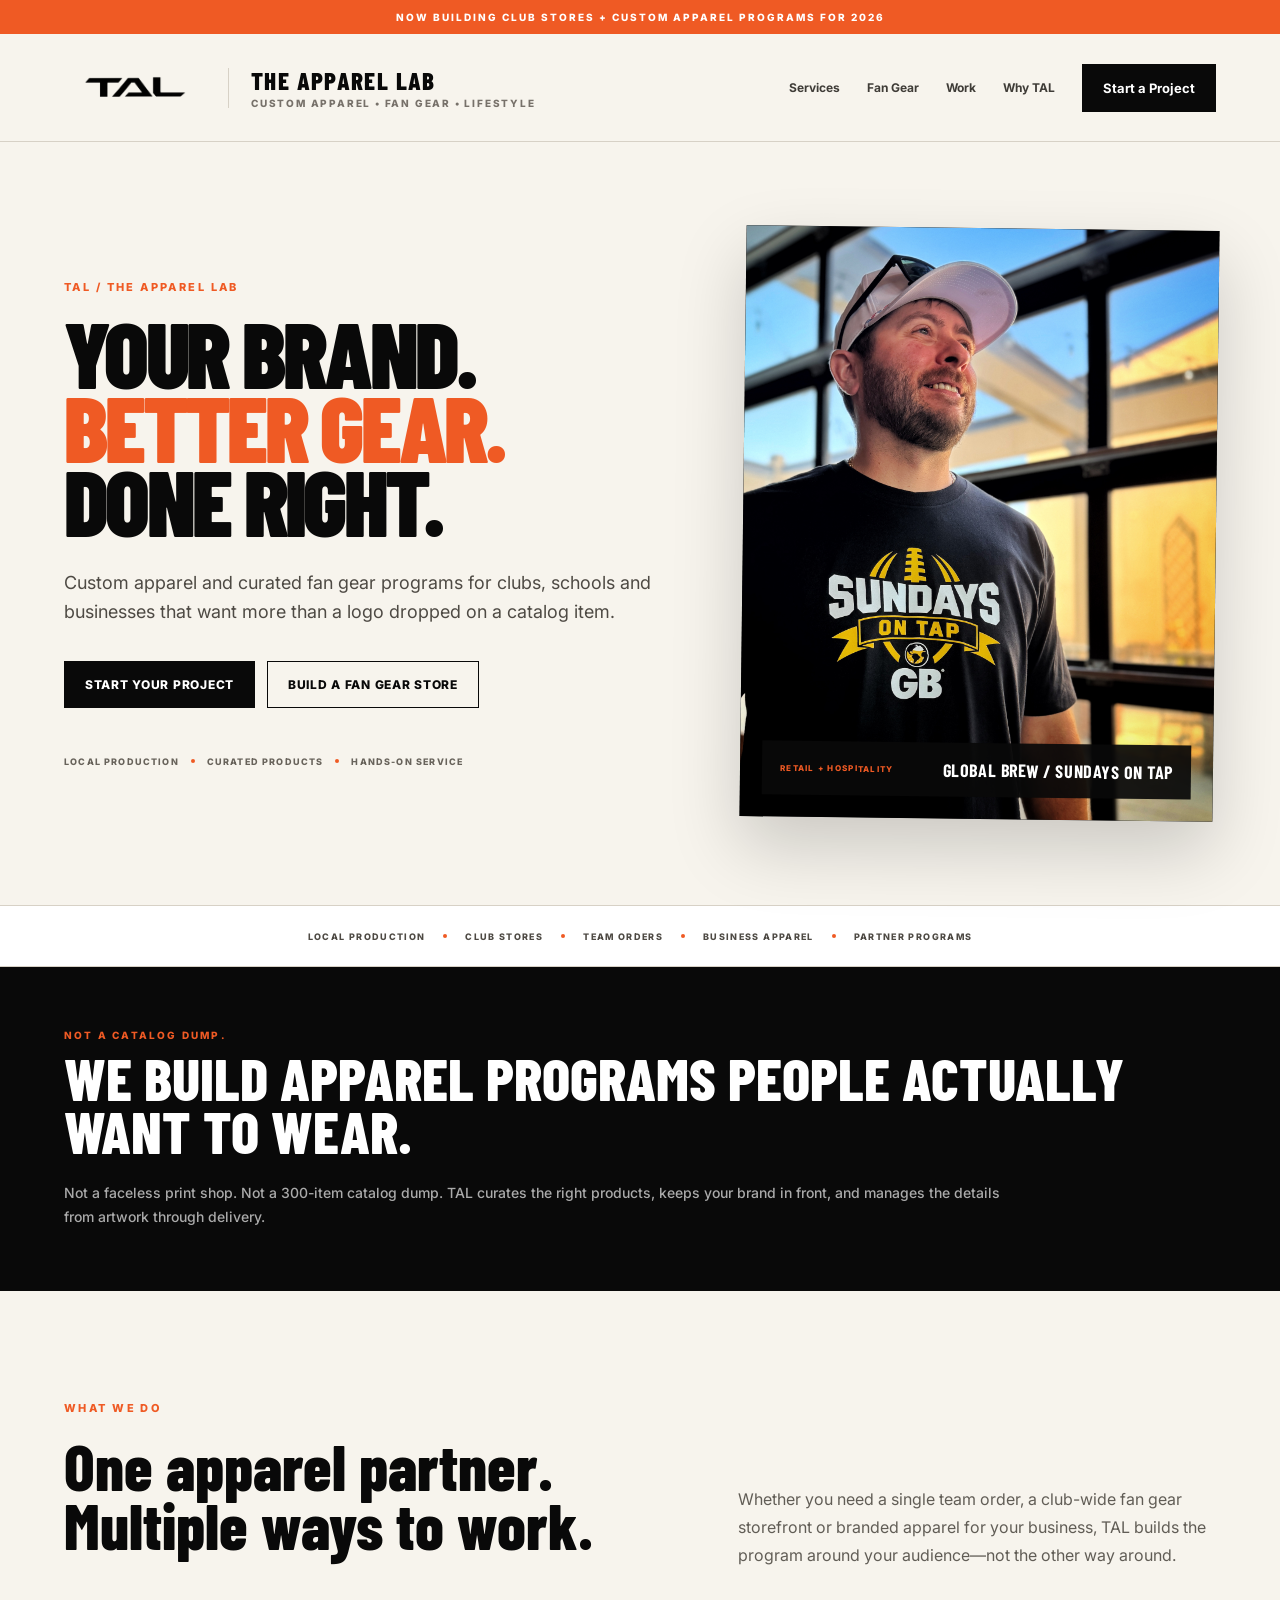
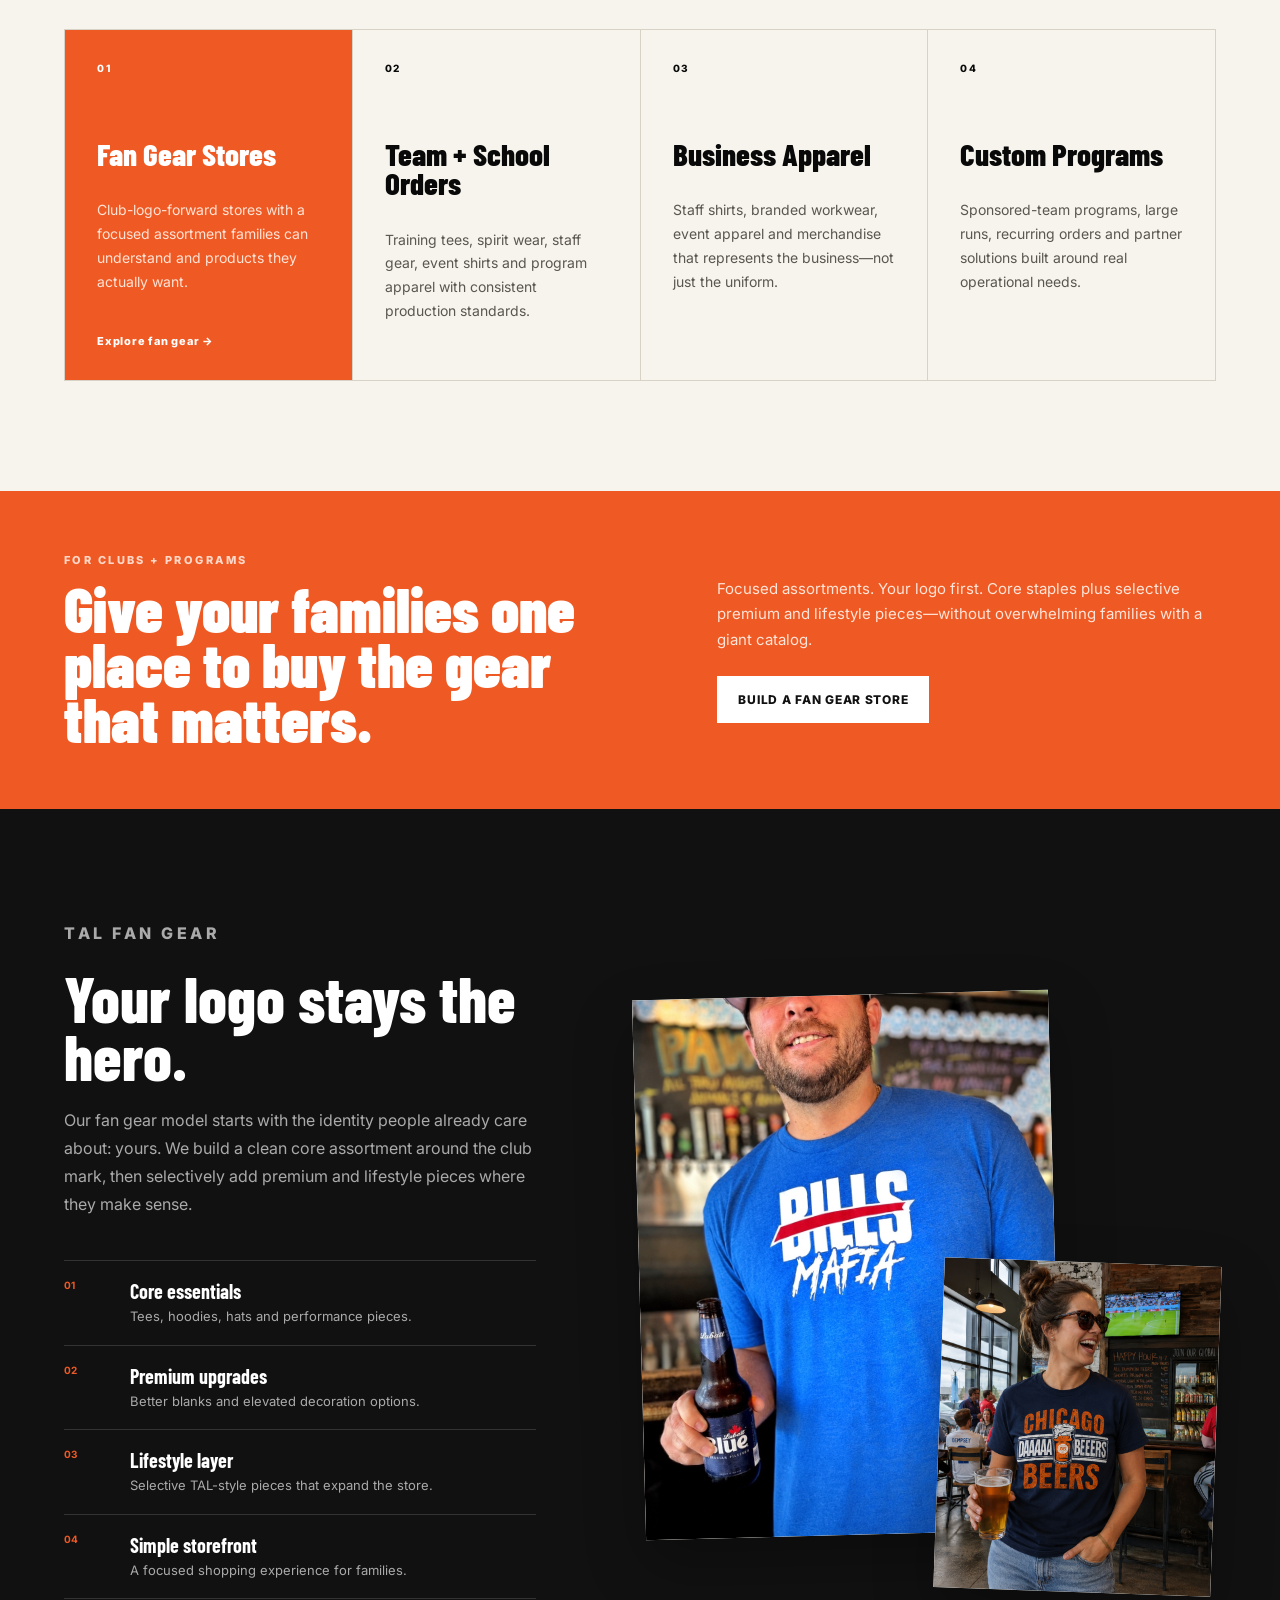
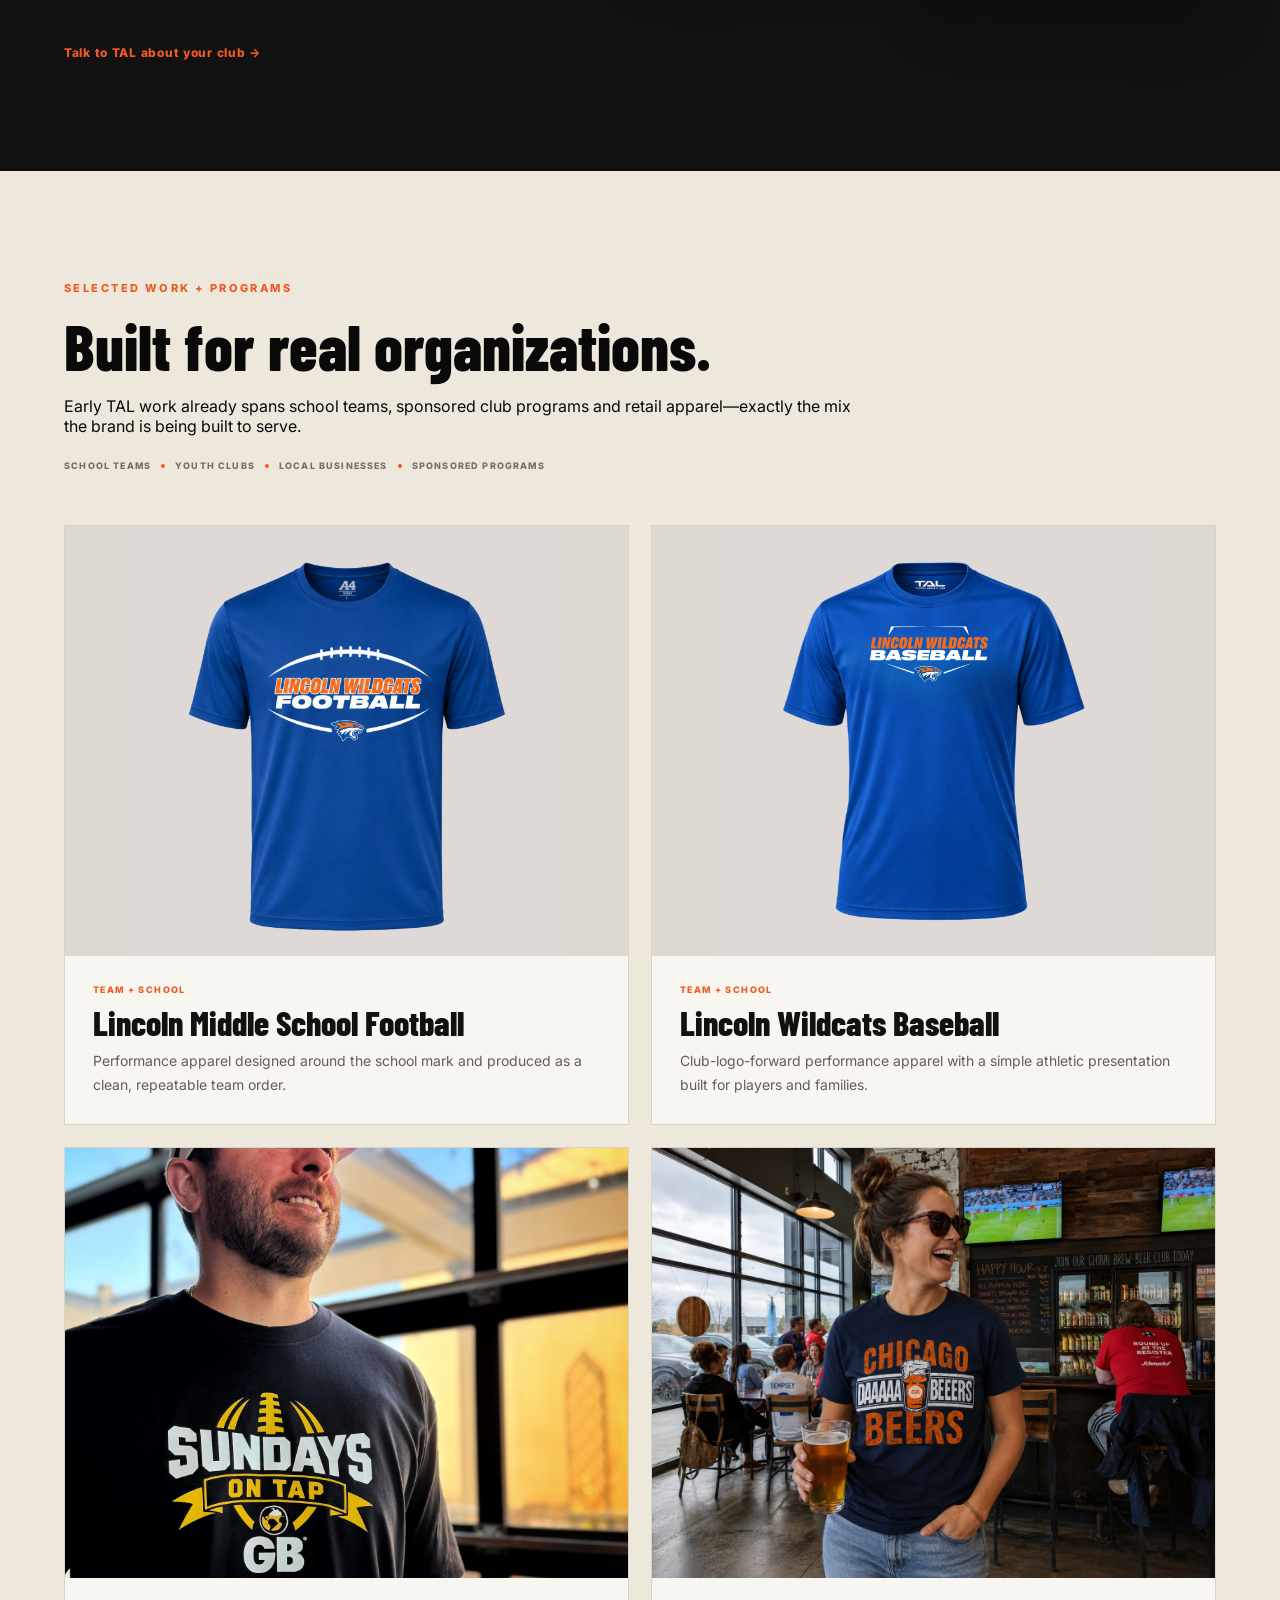
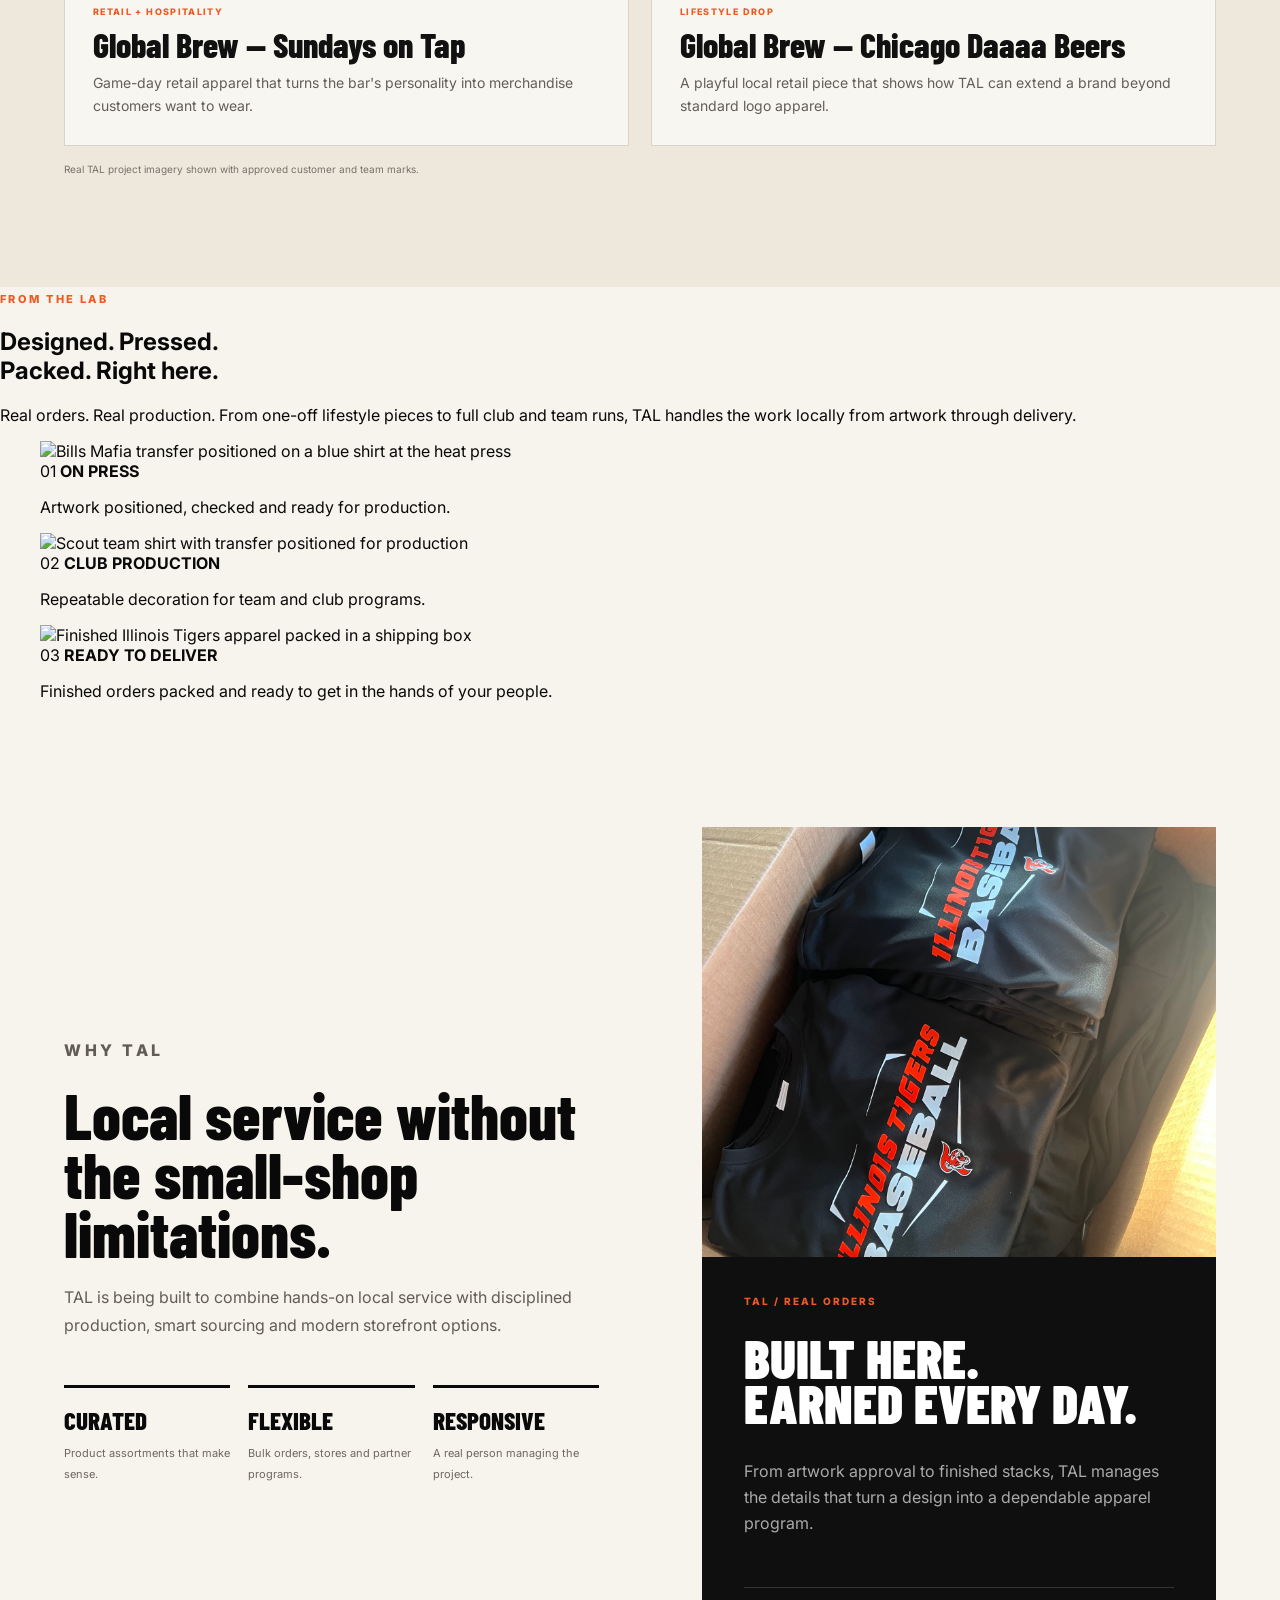
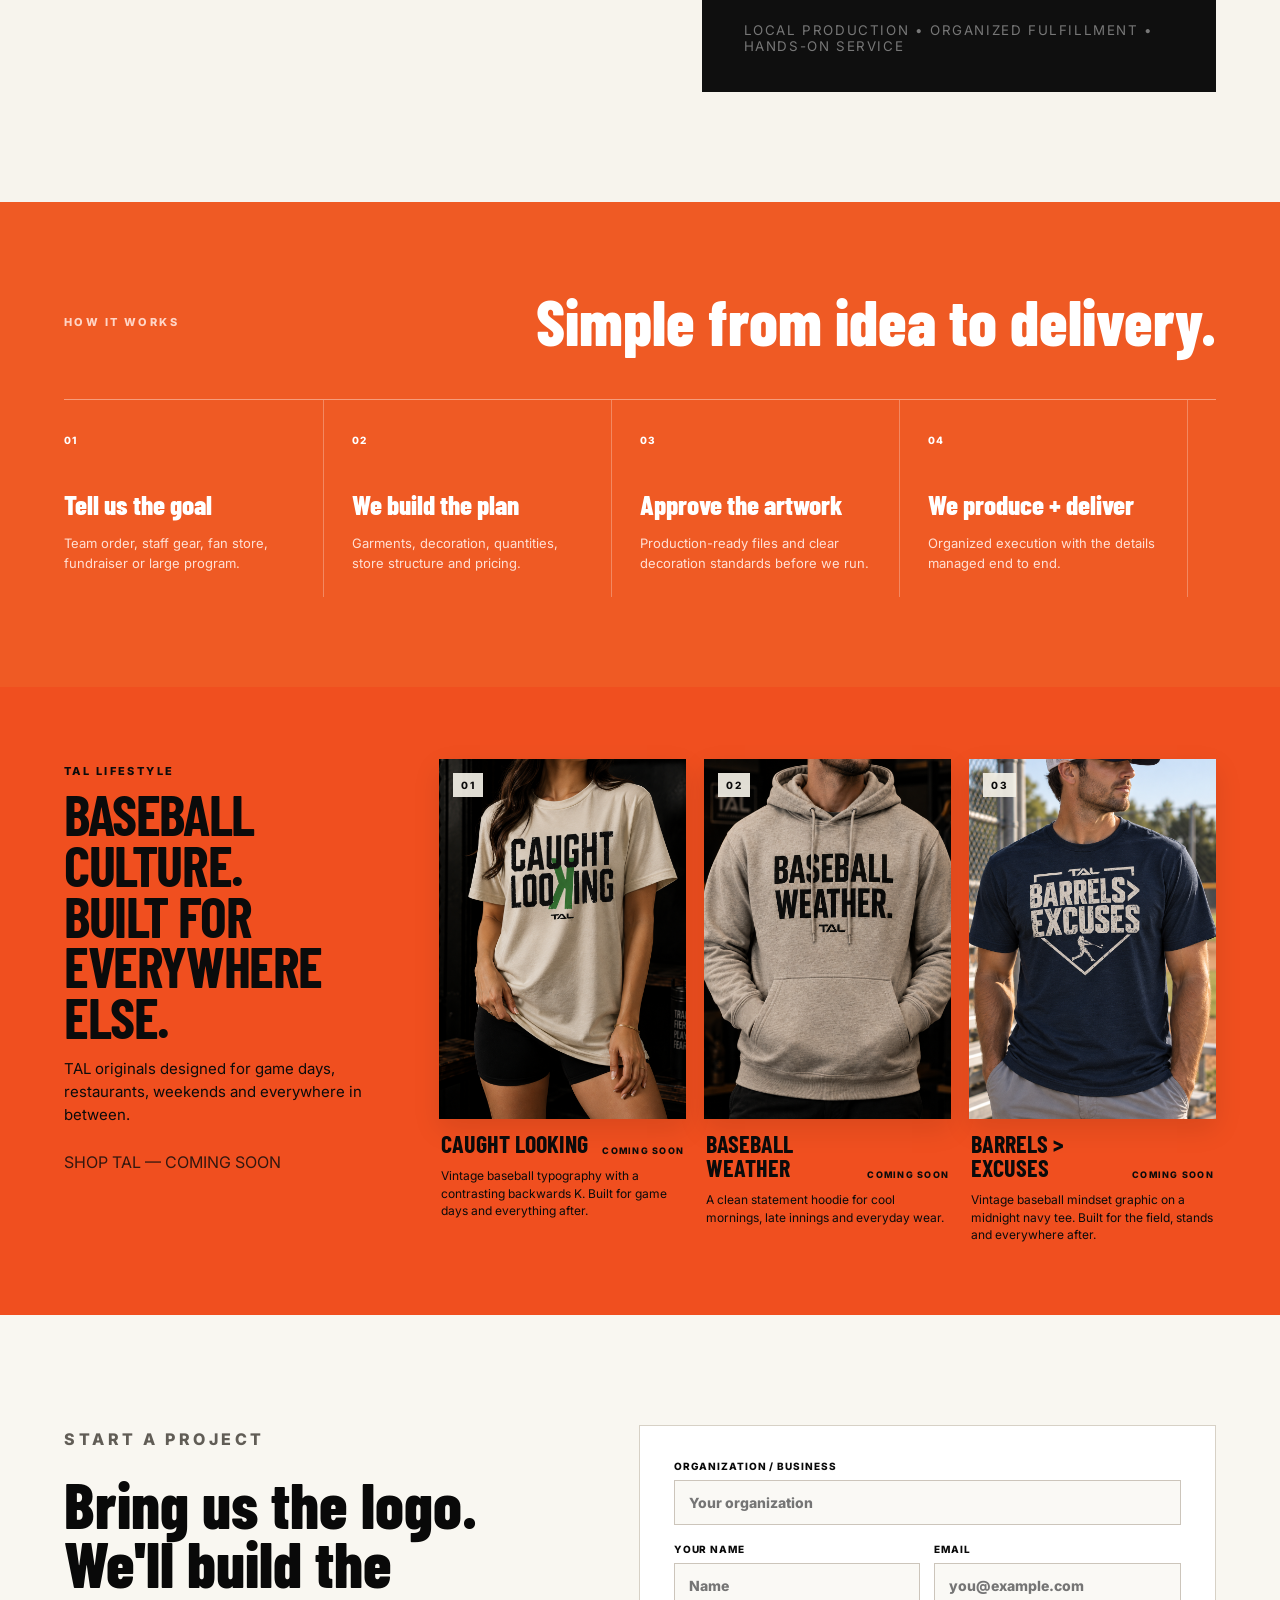
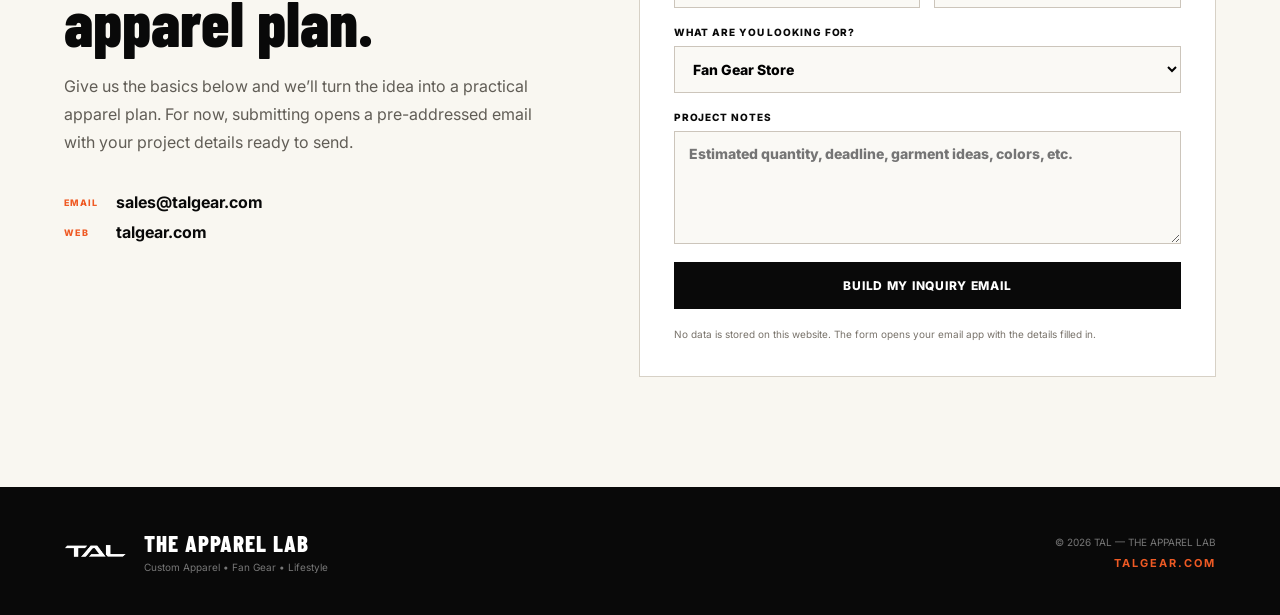
==== index.html @ df8d72bd "Add files via upload" ====
<!DOCTYPE html>
<html lang="en">
<head>
  <meta charset="UTF-8" />
  <meta name="viewport" content="width=device-width, initial-scale=1.0" />
  <meta name="theme-color" content="#0b0b0b" />
  <title>TAL | The Apparel Lab — Custom Apparel, Fan Gear & Lifestyle</title>
  <meta name="description" content="TAL — The Apparel Lab builds custom apparel, fan gear stores, team programs and lifestyle apparel for clubs, schools, businesses and communities." />
  <meta property="og:title" content="TAL | The Apparel Lab" />
  <meta property="og:description" content="Custom Apparel. Fan Gear. Lifestyle. Built local." />
  <meta property="og:type" content="website" />
  <meta property="og:url" content="https://talgear.com" />
  <link rel="preconnect" href="https://fonts.googleapis.com">
  <link rel="preconnect" href="https://fonts.gstatic.com" crossorigin>
  <link href="https://fonts.googleapis.com/css2?family=Barlow+Condensed:wght@500;600;700;800;900&family=Inter:wght@400;500;600;700&display=swap" rel="stylesheet">
  <link rel="stylesheet" href="styles.css" />
  <link rel="icon" href="assets/favicon.ico" sizes="any">
  <link rel="icon" type="image/png" sizes="32x32" href="assets/favicon-32x32.png">
  <link rel="icon" type="image/png" sizes="16x16" href="assets/favicon-16x16.png">
  <link rel="apple-touch-icon" sizes="180x180" href="assets/apple-touch-icon.png">
</head>
<body>
  <div class="announcement">NOW BUILDING CLUB STORES + CUSTOM APPAREL PROGRAMS FOR 2026</div>

  <header class="site-header">
    <a class="brand" href="#top" aria-label="TAL — The Apparel Lab home">
      <img class="brand-logo" src="assets/tal-logo.png" alt="TAL" onerror="this.style.display='none';document.querySelector('.brand-fallback').style.display='block'">
      <span class="brand-fallback">TAL</span>
      <span class="brand-name"><strong>THE APPAREL LAB</strong><small>CUSTOM APPAREL • FAN GEAR • LIFESTYLE</small></span>
    </a>
    <button class="menu-toggle" aria-label="Open menu" aria-expanded="false">MENU</button>
    <nav class="nav-links">
      <a href="#services">Services</a>
      <a href="#fan-gear">Fan Gear</a>
      <a href="#work">Work</a>
      <a href="#why-tal">Why TAL</a>
      <a href="start-a-project/" class="nav-cta">Start a Project</a>
    </nav>
  </header>

  <main id="top">
    <section class="hero">
      <div class="hero-content">
        <p class="eyebrow">TAL / THE APPAREL LAB</p>
        <h1>YOUR BRAND.<br><span>BETTER GEAR.</span><br>DONE RIGHT.</h1>
        <p class="hero-copy">Custom apparel and curated fan gear programs for clubs, schools and businesses that want more than a logo dropped on a catalog item.</p>
        <div class="hero-actions">
          <a href="#contact" class="btn btn-primary">Start Your Project</a>
          <a href="#fan-gear" class="btn btn-secondary">Build a Fan Gear Store</a>
        </div>
        <div class="hero-proof">
          <span>LOCAL PRODUCTION</span><i></i><span>CURATED PRODUCTS</span><i></i><span>HANDS-ON SERVICE</span>
        </div>
      </div>

      <div class="hero-photo" aria-label="Global Brew retail apparel produced by TAL">
        <img src="assets/global-brew-sundays.png" alt="Global Brew Sundays on Tap shirt" />
        <div class="photo-tag"><span>RETAIL + HOSPITALITY</span><strong>GLOBAL BREW / SUNDAYS ON TAP</strong></div>
      </div>
    </section>

    <section class="trust-strip" aria-label="TAL capabilities">
      <span>LOCAL PRODUCTION</span><i></i><span>CLUB STORES</span><i></i><span>TEAM ORDERS</span><i></i><span>BUSINESS APPAREL</span><i></i><span>PARTNER PROGRAMS</span>
    </section>

    <section class="positioning-strip">
      <p>NOT A CATALOG DUMP.</p>
      <h2>WE BUILD APPAREL PROGRAMS PEOPLE ACTUALLY WANT TO WEAR.</h2>
      <p class="positioning-copy">Not a faceless print shop. Not a 300-item catalog dump. TAL curates the right products, keeps your brand in front, and manages the details from artwork through delivery.</p>
    </section>

    <section id="services" class="section services">
      <div class="section-heading split-heading">
        <div>
          <p class="eyebrow">WHAT WE DO</p>
          <h2>One apparel partner.<br>Multiple ways to work.</h2>
        </div>
        <p>Whether you need a single team order, a club-wide fan gear storefront or branded apparel for your business, TAL builds the program around your audience—not the other way around.</p>
      </div>

      <div class="service-grid">
        <article class="service-card featured">
          <span class="number">01</span>
          <h3>Fan Gear Stores</h3>
          <p>Club-logo-forward stores with a focused assortment families can understand and products they actually want.</p>
          <a href="#fan-gear">Explore fan gear →</a>
        </article>
        <article class="service-card">
          <span class="number">02</span>
          <h3>Team + School Orders</h3>
          <p>Training tees, spirit wear, staff gear, event shirts and program apparel with consistent production standards.</p>
        </article>
        <article class="service-card">
          <span class="number">03</span>
          <h3>Business Apparel</h3>
          <p>Staff shirts, branded workwear, event apparel and merchandise that represents the business—not just the uniform.</p>
        </article>
        <article class="service-card">
          <span class="number">04</span>
          <h3>Custom Programs</h3>
          <p>Sponsored-team programs, large runs, recurring orders and partner solutions built around real operational needs.</p>
        </article>
      </div>
    </section>

    <section class="fan-store-cta">
      <div>
        <p class="eyebrow">FOR CLUBS + PROGRAMS</p>
        <h2>Give your families one place to buy the gear that matters.</h2>
      </div>
      <div class="fan-store-cta-copy">
        <p>Focused assortments. Your logo first. Core staples plus selective premium and lifestyle pieces—without overwhelming families with a giant catalog.</p>
        <a href="#contact" class="btn btn-light">Build a Fan Gear Store</a>
      </div>
    </section>

    <section id="fan-gear" class="section fan-gear-section">
      <div class="fan-copy">
        <p class="eyebrow">TAL FAN GEAR</p>
        <h2>Your logo stays the hero.</h2>
        <p>Our fan gear model starts with the identity people already care about: yours. We build a clean core assortment around the club mark, then selectively add premium and lifestyle pieces where they make sense.</p>
        <div class="feature-list">
          <div><b>01</b><span><strong>Core essentials</strong>Tees, hoodies, hats and performance pieces.</span></div>
          <div><b>02</b><span><strong>Premium upgrades</strong>Better blanks and elevated decoration options.</span></div>
          <div><b>03</b><span><strong>Lifestyle layer</strong>Selective TAL-style pieces that expand the store.</span></div>
          <div><b>04</b><span><strong>Simple storefront</strong>A focused shopping experience for families.</span></div>
        </div>
        <a href="#contact" class="text-link">Talk to TAL about your club →</a>
      </div>
      <div class="fan-visual photo-collage">
        <figure class="collage-main collage-main-bills"><img src="assets/global-brew-bills-mafia.png" alt="Global Brew Bills Mafia lifestyle shirt" /><figcaption>RETAIL + FAN CULTURE / GLOBAL BREW</figcaption></figure>
        <figure class="collage-small"><img src="assets/global-brew-daaaa-beers.png" alt="Global Brew Chicago Daaaa Beers retail shirt" /><figcaption>LIFESTYLE + RETAIL</figcaption></figure>
      </div>
    </section>

    <section id="work" class="section work-section">
      <div class="section-heading">
        <p class="eyebrow">SELECTED WORK + PROGRAMS</p>
        <h2>Built for real organizations.</h2>
        <p>Early TAL work already spans school teams, sponsored club programs and retail apparel—exactly the mix the brand is being built to serve.</p>
        <div class="client-proof">SCHOOL TEAMS <i></i> YOUTH CLUBS <i></i> LOCAL BUSINESSES <i></i> SPONSORED PROGRAMS</div>
      </div>

      <div class="work-grid photo-work-grid">
        <article class="work-card photo-card">
          <img src="assets/lincoln-football-shirt.png" alt="Lincoln Wildcats Football shirt" />
          <div class="work-copy"><span class="project-type">TEAM + SCHOOL</span><h3>Lincoln Middle School Football</h3><p>Performance apparel designed around the school mark and produced as a clean, repeatable team order.</p></div>
        </article>
        <article class="work-card photo-card">
          <img src="assets/lincoln-baseball-shirt.png" alt="Lincoln Wildcats Baseball shirt" />
          <div class="work-copy"><span class="project-type">TEAM + SCHOOL</span><h3>Lincoln Wildcats Baseball</h3><p>Club-logo-forward performance apparel with a simple athletic presentation built for players and families.</p></div>
        </article>
        <article class="work-card photo-card landscape-card">
          <img src="assets/global-brew-sundays.png" alt="Global Brew Sundays on Tap retail apparel" />
          <div class="work-copy"><span class="project-type">RETAIL + HOSPITALITY</span><h3>Global Brew — Sundays on Tap</h3><p>Game-day retail apparel that turns the bar's personality into merchandise customers want to wear.</p></div>
        </article>
        <article class="work-card photo-card landscape-card">
          <img src="assets/global-brew-daaaa-beers.png" alt="Global Brew Chicago Daaaa Beers retail apparel" />
          <div class="work-copy"><span class="project-type">LIFESTYLE DROP</span><h3>Global Brew — Chicago Daaaa Beers</h3><p>A playful local retail piece that shows how TAL can extend a brand beyond standard logo apparel.</p></div>
        </article>
      </div>
      <p class="work-note">Real TAL project imagery shown with approved customer and team marks.</p>
    </section>

  <section class="from-lab-section" id="from-the-lab">
    <div class="section-shell from-lab-shell">
      <div class="from-lab-header">
        <span class="eyebrow">FROM THE LAB</span>
        <h2>Designed. Pressed.<br>Packed. Right here.</h2>
        <p>Real orders. Real production. From one-off lifestyle pieces to full club and team runs, TAL handles the work locally from artwork through delivery.</p>
      </div>

      <div class="from-lab-grid">
        <figure class="from-lab-card from-lab-card-large">
          <img src="assets/from-lab-on-press.jpg" alt="Bills Mafia transfer positioned on a blue shirt at the heat press">
          <figcaption>
            <span>01</span>
            <strong>ON PRESS</strong>
            <p>Artwork positioned, checked and ready for production.</p>
          </figcaption>
        </figure>

        <figure class="from-lab-card">
          <img src="assets/from-lab-club-production.jpg" alt="Scout team shirt with transfer positioned for production">
          <figcaption>
            <span>02</span>
            <strong>CLUB PRODUCTION</strong>
            <p>Repeatable decoration for team and club programs.</p>
          </figcaption>
        </figure>

        <figure class="from-lab-card">
          <img src="assets/from-lab-ready-deliver.jpg" alt="Finished Illinois Tigers apparel packed in a shipping box">
          <figcaption>
            <span>03</span>
            <strong>READY TO DELIVER</strong>
            <p>Finished orders packed and ready to get in the hands of your people.</p>
          </figcaption>
        </figure>
      </div>
    </div>
  </section>


    <section id="why-tal" class="section why-tal">
      <div class="why-copy">
        <p class="eyebrow">WHY TAL</p>
        <h2>Local service without the small-shop limitations.</h2>
        <p>TAL is being built to combine hands-on local service with disciplined production, smart sourcing and modern storefront options.</p>
        <div class="metrics">
          <div><strong>CURATED</strong><span>Product assortments that make sense.</span></div>
          <div><strong>FLEXIBLE</strong><span>Bulk orders, stores and partner programs.</span></div>
          <div><strong>RESPONSIVE</strong><span>A real person managing the project.</span></div>
        </div>
      </div>
      <div class="why-visual">
        <img src="assets/illinois-tigers-box.jpg" alt="Finished Illinois Tigers Baseball apparel order packed by TAL" />
        <div class="manifesto compact">
          <span>TAL / REAL ORDERS</span>
          <h3>BUILT HERE.<br>EARNED EVERY DAY.</h3>
          <p>From artwork approval to finished stacks, TAL manages the details that turn a design into a dependable apparel program.</p>
          <div class="rule"></div>
          <small>LOCAL PRODUCTION • ORGANIZED FULFILLMENT • HANDS-ON SERVICE</small>
        </div>
      </div>
    </section>

    <section class="process-section">
      <div class="process-head">
        <p class="eyebrow">HOW IT WORKS</p>
        <h2>Simple from idea to delivery.</h2>
      </div>
      <div class="process-grid">
        <div><span>01</span><h3>Tell us the goal</h3><p>Team order, staff gear, fan store, fundraiser or large program.</p></div>
        <div><span>02</span><h3>We build the plan</h3><p>Garments, decoration, quantities, store structure and pricing.</p></div>
        <div><span>03</span><h3>Approve the artwork</h3><p>Production-ready files and clear decoration standards before we run.</p></div>
        <div><span>04</span><h3>We produce + deliver</h3><p>Organized execution with the details managed end to end.</p></div>
      </div>
    </section>

    
  
  <section class="lifestyle-section" id="lifestyle">
    <div class="section-shell lifestyle-shell">
      <div class="lifestyle-copy">
        <span class="eyebrow">TAL LIFESTYLE</span>
        <h2>Baseball culture.<br>Built for everywhere else.</h2>
        <p>TAL originals designed for game days, restaurants, weekends and everywhere in between.</p>
        <a class="button button-dark button-disabled" href="#" aria-disabled="true">SHOP TAL — COMING SOON</a>
      </div>

      <div class="lifestyle-grid" aria-label="TAL Lifestyle collection preview">
        <article class="lifestyle-card lifestyle-product-card">
          <div class="lifestyle-product-image">
            <img src="assets/caught-looking-lifestyle.png" alt="Caught Looking TAL lifestyle tee">
            <span class="lifestyle-product-number">01</span>
          </div>
          <div class="lifestyle-product-meta">
            <strong>CAUGHT LOOKING</strong>
            <span>COMING SOON</span>
          </div>
          <p>Vintage baseball typography with a contrasting backwards K. Built for game days and everything after.</p>
        </article>

        <article class="lifestyle-card lifestyle-product-card">
          <div class="lifestyle-product-image">
            <img src="assets/baseball-weather-hoodie.png" alt="Baseball Weather TAL hoodie">
            <span class="lifestyle-product-number">02</span>
          </div>
          <div class="lifestyle-product-meta">
            <strong>BASEBALL WEATHER</strong>
            <span>COMING SOON</span>
          </div>
          <p>A clean statement hoodie for cool mornings, late innings and everyday wear.</p>
        </article>

        <article class="lifestyle-card lifestyle-product-card">
          <div class="lifestyle-product-image">
            <img src="assets/barrels-excuses-lifestyle.png" alt="Barrels Greater Than Excuses TAL lifestyle tee">
            <span class="lifestyle-product-number">03</span>
          </div>
          <div class="lifestyle-product-meta">
            <strong>BARRELS &gt; EXCUSES</strong>
            <span>COMING SOON</span>
          </div>
          <p>Vintage baseball mindset graphic on a midnight navy tee. Built for the field, stands and everywhere after.</p>
        </article>
      </div>
    </div>
  </section>


<section id="contact" class="section contact-section">
      <div class="contact-intro">
        <p class="eyebrow">START A PROJECT</p>
        <h2>Bring us the logo.<br>We'll build the apparel plan.</h2>
        <p>Give us the basics below and we’ll turn the idea into a practical apparel plan. For now, submitting opens a pre-addressed email with your project details ready to send.</p>
        <div class="contact-direct">
          <span>EMAIL</span>
          <a href="mailto:sales@talgear.com">sales@talgear.com</a>
          <span>WEB</span>
          <a href="https://talgear.com">talgear.com</a>
        </div>
      </div>

      <form id="project-form" class="project-form">
        <label>Organization / Business<input type="text" id="org" required placeholder="Your organization"></label>
        <div class="form-row">
          <label>Your Name<input type="text" id="name" required placeholder="Name"></label>
          <label>Email<input type="email" id="email" required placeholder="you@example.com"></label>
        </div>
        <label>What are you looking for?
          <select id="project-type">
            <option>Fan Gear Store</option>
            <option>Team / School Order</option>
            <option>Business Apparel</option>
            <option>Sponsored / Partner Program</option>
            <option>Other Custom Apparel</option>
          </select>
        </label>
        <label>Project Notes<textarea id="notes" rows="5" placeholder="Estimated quantity, deadline, garment ideas, colors, etc."></textarea></label>
        <button type="submit" class="btn btn-primary form-button">Build My Inquiry Email</button>
        <small>No data is stored on this website. The form opens your email app with the details filled in.</small>
      </form>
    </section>
  </main>

  <footer>
    <div class="footer-brand">
      <img src="assets/tal-logo.png" alt="TAL" onerror="this.style.display='none'">
      <div><strong>THE APPAREL LAB</strong><span>Custom Apparel • Fan Gear • Lifestyle</span></div>
    </div>
    <div class="footer-right"><span>© 2026 TAL — THE APPAREL LAB</span><b>TALGEAR.COM</b></div>
  </footer>

  <script>
    const toggle = document.querySelector('.menu-toggle');
    const nav = document.querySelector('.nav-links');
    toggle.addEventListener('click', () => {
      const open = nav.classList.toggle('open');
      toggle.setAttribute('aria-expanded', open ? 'true' : 'false');
    });
    nav.querySelectorAll('a').forEach(a => a.addEventListener('click', () => nav.classList.remove('open')));

    document.getElementById('project-form').addEventListener('submit', function(e){
      e.preventDefault();
      const org = document.getElementById('org').value.trim();
      const name = document.getElementById('name').value.trim();
      const email = document.getElementById('email').value.trim();
      const type = document.getElementById('project-type').value;
      const notes = document.getElementById('notes').value.trim();
      const subject = encodeURIComponent(`TAL Project Inquiry — ${org}`);
      const body = encodeURIComponent(`Organization / Business: ${org}\nName: ${name}\nEmail: ${email}\nProject Type: ${type}\n\nProject Notes:\n${notes || 'No additional notes provided.'}`);
      window.location.href = `mailto:sales@talgear.com?subject=${subject}&body=${body}`;
    });
  </script>
</body>
</html>
---- styles.css ----
:root{--black:#090909;--charcoal:#141414;--paper:#f7f4ed;--cream:#eee8dc;--orange:#ef5a24;--muted:#6b675f;--line:#d7d1c6;--white:#fff;--royal:#2048a6;--gold:#d6a215}
*{box-sizing:border-box}html{scroll-behavior:smooth}body{margin:0;background:var(--paper);color:var(--black);font-family:Inter,Arial,sans-serif}a{color:inherit;text-decoration:none}button,input,select,textarea{font:inherit}
.announcement{background:var(--orange);color:#fff;text-align:center;font-size:10px;font-weight:800;letter-spacing:.2em;padding:11px 20px}
.site-header{height:88px;display:flex;align-items:center;justify-content:space-between;padding:0 5vw;border-bottom:1px solid var(--line);background:rgba(247,244,237,.96);position:sticky;top:0;z-index:20;backdrop-filter:blur(12px)}
.brand{display:flex;align-items:center;gap:14px;position:relative}.brand-logo{width:78px;height:34px;object-fit:contain}.brand-fallback{display:none;font:800 23px/1 'Barlow Condensed',sans-serif;letter-spacing:.04em}.brand-domain{font-size:9px;letter-spacing:.25em;color:var(--muted);padding-left:14px;border-left:1px solid var(--line)}
.nav-links{display:flex;gap:27px;align-items:center;font-size:12px;font-weight:700}.nav-links>a:not(.nav-cta){color:#3f3c37}.nav-cta{background:var(--black);color:#fff;padding:13px 17px}.menu-toggle{display:none;background:none;border:0;font-weight:800;font-size:11px;letter-spacing:.12em}
.hero{min-height:760px;display:grid;grid-template-columns:1.12fr .88fr;align-items:center;gap:6vw;padding:86px 5vw}.hero-content{max-width:760px}.eyebrow{font-size:11px;font-weight:800;letter-spacing:.22em;color:var(--orange);margin:0 0 22px}.hero h1{font:900 clamp(64px,7.2vw,112px)/.8 'Barlow Condensed',sans-serif;letter-spacing:-.04em;margin:0 0 30px}.hero h1 span{color:var(--orange)}.hero-copy{max-width:640px;font-size:18px;line-height:1.65;color:#4e4a44;margin:0 0 34px}.hero-actions{display:flex;gap:12px;flex-wrap:wrap}.btn{display:inline-flex;align-items:center;justify-content:center;border:1px solid var(--black);padding:15px 20px;font-size:12px;font-weight:800;letter-spacing:.06em;text-transform:uppercase;cursor:pointer}.btn-primary{background:var(--black);color:#fff}.btn-secondary{background:transparent}.hero-proof{margin-top:48px;display:flex;align-items:center;gap:12px;color:#68635b;font-size:9px;font-weight:800;letter-spacing:.13em}.hero-proof i{width:4px;height:4px;border-radius:50%;background:var(--orange)}
.hero-board{background:#101010;color:#fff;min-height:560px;padding:26px;display:flex;flex-direction:column;justify-content:space-between;box-shadow:0 30px 70px rgba(0,0,0,.18);transform:rotate(1.2deg)}.board-topline,.board-footer{display:flex;justify-content:space-between;gap:10px;font-size:9px;font-weight:800;letter-spacing:.17em;color:#858585}.board-main{border-top:1px solid #333;border-bottom:1px solid #333;padding:35px 0}.board-word{font:900 clamp(78px,9vw,132px)/.7 'Barlow Condensed',sans-serif;letter-spacing:-.03em}.board-word.accent{color:var(--orange);text-align:right}.board-footer{justify-content:flex-start;flex-wrap:wrap}
.positioning-strip{background:var(--black);color:#fff;padding:62px 5vw}.positioning-strip p{margin:0 0 10px;color:var(--orange);font-size:10px;font-weight:800;letter-spacing:.22em}.positioning-strip h2{font:800 clamp(36px,4.6vw,66px)/.9 'Barlow Condensed',sans-serif;margin:0;max-width:1120px}
.section{padding:110px 5vw}.section-heading{max-width:790px;margin-bottom:54px}.section-heading h2,.fan-copy h2,.why-copy h2,.contact-intro h2,.process-head h2{font:800 clamp(44px,5vw,72px)/.92 'Barlow Condensed',sans-serif;margin:0 0 20px}.section-heading>p:last-child,.fan-copy>p,.why-copy>p,.contact-intro>p{color:#615d56;font-size:16px;line-height:1.75}.split-heading{max-width:none;display:grid;grid-template-columns:1.1fr .9fr;gap:7vw;align-items:end}.split-heading>p{margin:0 0 6px}
.service-grid{display:grid;grid-template-columns:repeat(4,1fr);gap:1px;background:var(--line);border:1px solid var(--line)}.service-card{background:var(--paper);padding:32px;min-height:350px;display:flex;flex-direction:column}.service-card.featured{background:var(--orange);color:#fff}.service-card .number{font-size:10px;font-weight:800;letter-spacing:.16em}.service-card h3{font:800 31px/.95 'Barlow Condensed';margin:65px 0 16px}.service-card p{font-size:14px;line-height:1.7;color:#5a5650}.service-card.featured p{color:#ffe3d6}.service-card a{margin-top:auto;font-size:11px;font-weight:800;letter-spacing:.07em}
.fan-gear-section{background:#111;color:#fff;display:grid;grid-template-columns:.9fr 1.1fr;gap:8vw;align-items:center}.fan-copy>p{color:#aaa}.feature-list{margin:42px 0;display:grid;gap:0;border-top:1px solid #333}.feature-list>div{display:grid;grid-template-columns:52px 1fr;gap:14px;border-bottom:1px solid #333;padding:18px 0}.feature-list b{color:var(--orange);font-size:10px}.feature-list span{font-size:13px;color:#aaa;line-height:1.5}.feature-list strong{display:block;color:#fff;font:700 20px 'Barlow Condensed';margin-bottom:4px}.text-link{font-size:12px;font-weight:800;color:var(--orange);letter-spacing:.06em}.fan-visual{padding:30px 0}.store-window{background:var(--paper);color:var(--black);box-shadow:0 35px 80px rgba(0,0,0,.35)}.store-bar{height:64px;padding:0 22px;display:flex;align-items:center;justify-content:space-between;border-bottom:1px solid var(--line);font-size:10px;font-weight:800;letter-spacing:.13em}.product-grid{display:grid;grid-template-columns:1fr 1fr;gap:1px;background:#cac5ba}.product-tile{height:255px;background:#eee;display:flex;flex-direction:column;justify-content:center;align-items:center;gap:25px}.product-tile.dark{background:#131313;color:#fff}.product-tile.light{background:#eee9df}.product-tile.warm{background:#d7c7b4}.product-tile.orange{background:var(--orange);color:#fff}.product-tile small{font-size:9px;font-weight:800;letter-spacing:.14em}.shirt-icon,.hoodie-icon,.cap-icon{width:115px;height:105px;display:flex;align-items:center;justify-content:center;border:2px solid currentColor;font:800 22px 'Barlow Condensed'}.hoodie-icon{border-radius:26px 26px 4px 4px}.cap-icon{height:62px;border-radius:50px 50px 12px 12px}
.work-section{background:var(--cream)}.work-grid{display:grid;grid-template-columns:repeat(3,1fr);gap:18px}.work-card{min-height:510px;display:flex;flex-direction:column;overflow:hidden}.work-card.royal{background:var(--royal);color:#fff}.work-card.black{background:#111;color:#fff}.work-card.gold{background:var(--gold);color:#111}.work-label{padding:20px 22px;font-size:9px;font-weight:800;letter-spacing:.16em;border-bottom:1px solid rgba(255,255,255,.22)}.gold .work-label{border-bottom-color:rgba(0,0,0,.18)}.work-art{flex:1;display:flex;align-items:center;justify-content:center}.work-art span{font:900 clamp(78px,9vw,140px)/1 'Barlow Condensed';opacity:.18}.work-copy{background:#f8f6f0;color:#111;padding:25px}.work-copy h3{font:800 28px/.95 'Barlow Condensed';margin:0 0 10px}.work-copy p{font-size:13px;line-height:1.65;color:#625e57;margin:0}.work-note{font-size:10px;color:#77716a;margin:16px 0 0;line-height:1.5}
.why-tal{display:grid;grid-template-columns:1.02fr .98fr;gap:8vw;align-items:center}.metrics{display:grid;grid-template-columns:repeat(3,1fr);gap:18px;margin-top:46px}.metrics div{padding-top:17px;border-top:3px solid var(--black)}.metrics strong{display:block;font:800 25px 'Barlow Condensed';margin-bottom:6px}.metrics span{font-size:11px;color:#6d6861;line-height:1.45}.manifesto{background:#0f0f0f;color:#fff;padding:54px;min-height:440px;display:flex;flex-direction:column;justify-content:center}.manifesto>span{color:var(--orange);font-size:10px;font-weight:800;letter-spacing:.2em}.manifesto h3{font:900 clamp(54px,5vw,80px)/.84 'Barlow Condensed';margin:42px 0 22px}.manifesto p{color:#aaa;line-height:1.65}.manifesto .rule{height:1px;background:#333;margin:34px 0}.manifesto small{color:#777;letter-spacing:.12em}
.process-section{padding:90px 5vw;background:var(--orange);color:#fff}.process-head{display:flex;justify-content:space-between;align-items:end;gap:30px}.process-head .eyebrow{color:#ffd5c6}.process-head h2{margin-bottom:0}.process-grid{margin-top:48px;display:grid;grid-template-columns:repeat(4,1fr);border-top:1px solid rgba(255,255,255,.4)}.process-grid>div{padding:28px 30px 10px 0;border-right:1px solid rgba(255,255,255,.28);margin-right:28px}.process-grid span{font-size:10px;font-weight:800;letter-spacing:.14em}.process-grid h3{font:800 27px 'Barlow Condensed';margin:40px 0 10px}.process-grid p{font-size:13px;line-height:1.6;color:#ffe0d4}
.contact-section{display:grid;grid-template-columns:.9fr 1.1fr;gap:8vw;background:#f9f7f1}.contact-direct{display:grid;grid-template-columns:auto 1fr;gap:10px 18px;margin-top:36px;align-items:center}.contact-direct span{font-size:9px;font-weight:800;letter-spacing:.14em;color:var(--orange)}.contact-direct a{font-weight:700}.project-form{background:#fff;border:1px solid var(--line);padding:34px;display:grid;gap:18px}.project-form label{display:grid;gap:8px;font-size:10px;font-weight:800;letter-spacing:.09em;text-transform:uppercase}.project-form input,.project-form select,.project-form textarea{width:100%;border:1px solid #ccc5bb;background:#faf9f5;padding:13px 14px;font-size:14px;letter-spacing:0;text-transform:none;border-radius:0;outline:none}.project-form input:focus,.project-form select:focus,.project-form textarea:focus{border-color:var(--orange)}.form-row{display:grid;grid-template-columns:1fr 1fr;gap:14px}.form-button{width:100%}.project-form small{font-size:10px;color:#79736b;line-height:1.5}
footer{background:#090909;color:#fff;padding:42px 5vw;display:flex;justify-content:space-between;align-items:center}.footer-brand{display:flex;align-items:center;gap:18px}.footer-brand img{width:62px;max-height:30px;object-fit:contain;filter:invert(1)}footer strong{display:block;font:800 23px 'Barlow Condensed';letter-spacing:.04em}footer span{display:block;color:#777;margin-top:4px;font-size:10px}.footer-right{text-align:right}.footer-right b{display:block;color:var(--orange);font-size:11px;letter-spacing:.18em;margin-top:8px}
@media(max-width:1000px){.nav-links>a:not(.nav-cta){display:none}.hero{grid-template-columns:1fr;min-height:auto}.hero-board{min-height:430px}.split-heading,.fan-gear-section,.why-tal,.contact-section{grid-template-columns:1fr}.service-grid,.process-grid{grid-template-columns:1fr 1fr}.work-grid{grid-template-columns:1fr}.fan-visual{max-width:720px}.process-grid>div{border-right:0}.metrics{grid-template-columns:repeat(3,1fr)}}
@media(max-width:650px){.announcement{font-size:8px}.site-header{height:70px;padding:0 22px}.brand-logo{width:62px}.brand-domain{display:none}.brand-fallback{font-size:19px}.nav-links{display:none;position:absolute;top:70px;left:0;right:0;background:var(--paper);padding:16px 22px 22px;border-bottom:1px solid var(--line);flex-direction:column;align-items:stretch}.nav-links.open{display:flex}.nav-links>a:not(.nav-cta){display:block}.menu-toggle{display:block}.hero{padding:58px 22px 70px;gap:50px}.hero h1{font-size:62px}.hero-copy{font-size:16px}.hero-proof{flex-wrap:wrap}.hero-board{min-height:360px}.board-word{font-size:76px}.positioning-strip,.section,.process-section{padding-left:22px;padding-right:22px}.section{padding-top:78px;padding-bottom:78px}.service-grid,.process-grid,.metrics,.product-grid{grid-template-columns:1fr}.service-card{min-height:285px}.service-card h3{margin-top:45px}.product-tile{height:220px}.manifesto{padding:34px}.process-head{display:block}.process-grid{margin-top:30px}.process-grid>div{margin-right:0;border-bottom:1px solid rgba(255,255,255,.25);padding-bottom:25px}.form-row{grid-template-columns:1fr}.project-form{padding:24px}.contact-direct{grid-template-columns:1fr}.contact-direct span{margin-top:8px}footer{padding:35px 22px;align-items:flex-start;flex-direction:column;gap:25px}.footer-right{text-align:left}}

/* v3 — real project photography */
.brand-logo{width:112px;height:46px}.hero-photo{position:relative;min-height:560px;overflow:hidden;background:#111;box-shadow:0 30px 70px rgba(0,0,0,.18);transform:rotate(.7deg)}.hero-photo img{width:100%;height:100%;min-height:560px;object-fit:cover;display:block}.photo-tag{position:absolute;left:22px;right:22px;bottom:22px;background:rgba(9,9,9,.92);color:#fff;padding:16px 18px;display:flex;justify-content:space-between;gap:18px;align-items:center}.photo-tag span{font-size:8px;font-weight:800;letter-spacing:.16em;color:var(--orange)}.photo-tag strong{font:700 18px 'Barlow Condensed';letter-spacing:.03em}
.photo-collage{position:relative;min-height:640px}.photo-collage figure{margin:0;background:#f5f2eb;box-shadow:0 25px 60px rgba(0,0,0,.28);overflow:hidden}.photo-collage img{width:100%;height:100%;object-fit:cover;display:block}.photo-collage figcaption{padding:12px 14px;font-size:9px;font-weight:800;letter-spacing:.14em;color:#111}.collage-main{width:72%;height:540px;position:absolute;left:0;top:25px;transform:rotate(-1.5deg)}.collage-main img{object-fit:contain;background:#ddd8d0}.collage-small{width:48%;height:330px;position:absolute;right:0;bottom:18px;transform:rotate(2deg)}
.photo-work-grid{grid-template-columns:repeat(2,1fr);gap:22px}.photo-card{min-height:0;background:#fff;color:#111;border:1px solid #d9d3c8}.photo-card>img{width:100%;height:430px;object-fit:contain;background:#ddd8d0;display:block}.photo-card.landscape-card>img{object-fit:cover}.project-type{display:block;color:var(--orange);font-size:9px;font-weight:800;letter-spacing:.15em;margin-bottom:12px}.photo-card .work-copy{padding:28px}.photo-card .work-copy h3{font-size:34px}.photo-card .work-copy p{font-size:14px}.why-visual{position:relative;background:#111}.why-visual>img{width:100%;height:430px;display:block;object-fit:cover}.manifesto.compact{min-height:0;padding:38px 42px}.manifesto.compact h3{font-size:54px;margin:28px 0 16px}
@media(max-width:1000px){.photo-work-grid{grid-template-columns:1fr 1fr}.hero-photo{min-height:480px}.hero-photo img{min-height:480px}.photo-collage{min-height:580px}}
@media(max-width:650px){.brand-logo{width:86px;height:36px}.hero-photo{min-height:420px}.hero-photo img{min-height:420px}.photo-tag{left:12px;right:12px;bottom:12px;display:block}.photo-tag strong{display:block;margin-top:5px}.photo-collage{min-height:610px}.collage-main{width:88%;height:430px}.collage-small{width:62%;height:270px}.photo-work-grid{grid-template-columns:1fr}.photo-card>img{height:360px}.why-visual>img{height:340px}.manifesto.compact{padding:30px}.manifesto.compact h3{font-size:46px}}

/* v4 — header cleanup + conversion proof */
.site-header{height:82px}
.brand{gap:16px}
.brand-logo{width:92px;height:30px;object-fit:contain;display:block}
.brand-name{padding-left:16px;border-left:1px solid var(--line);display:flex;flex-direction:column;gap:3px;line-height:1}
.brand-name strong{font:800 16px/1 'Barlow Condensed',sans-serif;letter-spacing:.06em}
.brand-name small{font-size:7px;font-weight:800;letter-spacing:.16em;color:#77716a}
.brand-domain{display:none!important}
.trust-strip{min-height:62px;border-top:1px solid var(--line);border-bottom:1px solid var(--line);display:flex;align-items:center;justify-content:center;gap:18px;padding:15px 5vw;background:#fff;font-size:9px;font-weight:800;letter-spacing:.15em;color:#4e4a44}
.trust-strip i{width:4px;height:4px;border-radius:50%;background:var(--orange);flex:none}
.positioning-strip .positioning-copy{max-width:950px;margin:24px 0 0!important;color:#aaa!important;font-size:14px!important;line-height:1.7;letter-spacing:0!important;font-weight:500!important}
.fan-store-cta{background:var(--orange);color:#fff;padding:62px 5vw;display:grid;grid-template-columns:1.05fr .95fr;gap:8vw;align-items:center}
.fan-store-cta .eyebrow{color:#ffd8c9;margin-bottom:14px}
.fan-store-cta h2{font:900 clamp(40px,4.8vw,68px)/.9 'Barlow Condensed',sans-serif;margin:0;max-width:800px}
.fan-store-cta-copy p{font-size:15px;line-height:1.7;color:#ffe4d8;margin:0 0 24px;max-width:650px}
.btn-light{background:#fff;color:#111;border-color:#fff}
.client-proof{display:flex;align-items:center;gap:10px;flex-wrap:wrap;margin-top:24px;font-size:9px;font-weight:800;letter-spacing:.13em;color:#756f67}
.client-proof i{width:4px;height:4px;border-radius:50%;background:var(--orange)}
@media(max-width:1000px){.fan-store-cta{grid-template-columns:1fr;gap:28px}}
@media(max-width:650px){.site-header{height:70px}.brand{gap:10px}.brand-logo{width:70px;height:26px}.brand-name{padding-left:10px}.brand-name strong{font-size:13px}.brand-name small{font-size:6px;letter-spacing:.1em}.trust-strip{justify-content:flex-start;overflow-x:auto;white-space:nowrap;padding-left:22px;padding-right:22px}.fan-store-cta{padding:52px 22px}.fan-store-cta h2{font-size:45px}}


/* v4.1 — larger desktop brand lockup */
@media (min-width:651px){
  .site-header{
    height:108px;
    padding-left:5vw;
    padding-right:5vw;
  }
  .brand{
    gap:22px;
  }
  .brand-logo{
    width:142px;
    height:48px;
  }
  .brand-name{
    padding-left:22px;
    gap:5px;
  }
  .brand-name strong{
    font-size:25px;
    letter-spacing:.055em;
  }
  .brand-name small{
    font-size:10px;
    letter-spacing:.18em;
  }
  .nav-cta{
    padding:16px 21px;
    font-size:13px;
  }
}


/* v4.2 — TAL Lifestyle placeholder */
.lifestyle-section{
  background:#f04f1f;
  color:#0b0b0b;
  border-top:1px solid rgba(11,11,11,.22);
  border-bottom:1px solid rgba(11,11,11,.22);
}
.lifestyle-shell{
  display:grid;
  grid-template-columns:minmax(280px,.82fr) minmax(0,1.7fr);
  gap:54px;
  padding-top:72px;
  padding-bottom:72px;
  align-items:start;
}
.lifestyle-copy .eyebrow{
  color:#0b0b0b;
}
.lifestyle-copy h2{
  margin:10px 0 14px;
  font-family:"Barlow Condensed",sans-serif;
  font-size:clamp(44px,4.4vw,72px);
  line-height:.9;
  text-transform:uppercase;
  letter-spacing:-.025em;
}
.lifestyle-copy p{
  max-width:520px;
  margin:0 0 26px;
  font-size:15px;
  line-height:1.55;
}
.button-disabled{
  pointer-events:none;
  opacity:.82;
}
.lifestyle-grid{
  display:grid;
  grid-template-columns:repeat(3,minmax(0,1fr));
  gap:16px;
}
.lifestyle-card{
  min-width:0;
}
.lifestyle-placeholder{
  aspect-ratio:4/5;
  background:#f4f0e7;
  border:1px solid rgba(11,11,11,.35);
  display:flex;
  flex-direction:column;
  justify-content:space-between;
  padding:20px;
  box-shadow:0 18px 40px rgba(11,11,11,.12);
}
.lifestyle-placeholder span{
  font-family:"Inter",sans-serif;
  font-size:11px;
  font-weight:700;
  letter-spacing:.15em;
}
.lifestyle-placeholder strong{
  font-family:"Barlow Condensed",sans-serif;
  font-size:clamp(25px,2.4vw,40px);
  line-height:.92;
  text-transform:uppercase;
}
.lifestyle-card p{
  margin:11px 2px 0;
  max-width:280px;
  font-size:12px;
  line-height:1.45;
}
@media (max-width:900px){
  .lifestyle-shell{
    grid-template-columns:1fr;
    gap:34px;
  }
}
@media (max-width:650px){
  .lifestyle-shell{
    padding-top:52px;
    padding-bottom:52px;
  }
  .lifestyle-grid{
    grid-template-columns:1fr;
  }
  .lifestyle-placeholder{
    aspect-ratio:16/10;
  }
}


/* v4.4 — remove Lifestyle framing */
.lifestyle-section{
  border-top:none !important;
  border-bottom:none !important;
}
.lifestyle-placeholder{
  border:none !important;
  box-shadow:0 10px 26px rgba(11,11,11,.08) !important;
}






/* v5.2 — TAL Lifestyle three-product collection */
section.lifestyle-section{
  overflow:hidden;
}

section.lifestyle-section .lifestyle-shell{
  width:90% !important;
  max-width:1380px !important;
  margin:0 auto !important;
  padding-left:0 !important;
  padding-right:0 !important;
  box-sizing:border-box !important;
  display:grid !important;
  grid-template-columns:minmax(280px,.78fr) minmax(0,1.85fr) !important;
  gap:48px !important;
}

section.lifestyle-section .lifestyle-grid{
  width:100% !important;
  display:grid !important;
  grid-template-columns:repeat(3,minmax(0,1fr)) !important;
  gap:18px !important;
}

section.lifestyle-section .lifestyle-card{
  min-width:0 !important;
}

section.lifestyle-section .lifestyle-product-image{
  position:relative;
  width:100% !important;
  height:360px !important;
  overflow:hidden !important;
  background:#111;
  box-shadow:0 10px 26px rgba(11,11,11,.10);
}

section.lifestyle-section .lifestyle-product-image img{
  width:100% !important;
  height:100% !important;
  display:block !important;
  object-fit:cover !important;
}

section.lifestyle-section .lifestyle-card:nth-child(1) .lifestyle-product-image img{
  object-position:center 38% !important;
}

section.lifestyle-section .lifestyle-card:nth-child(2) .lifestyle-product-image img{
  object-position:center 32% !important;
}

section.lifestyle-section .lifestyle-card:nth-child(3) .lifestyle-product-image img{
  object-position:center 42% !important;
}

.lifestyle-product-number{
  position:absolute;
  top:14px;
  left:14px;
  z-index:2;
  padding:6px 8px;
  background:rgba(244,240,231,.92);
  color:#0b0b0b;
  font-family:"Inter",sans-serif;
  font-size:10px;
  font-weight:800;
  letter-spacing:.14em;
}

.lifestyle-product-meta{
  display:flex;
  align-items:flex-end;
  justify-content:space-between;
  gap:12px;
  margin:13px 2px 0;
}

.lifestyle-product-meta strong{
  font-family:"Barlow Condensed",sans-serif;
  font-size:24px;
  line-height:1;
  text-transform:uppercase;
}

.lifestyle-product-meta span{
  flex:0 0 auto;
  font-family:"Inter",sans-serif;
  font-size:9px;
  font-weight:800;
  letter-spacing:.14em;
}

@media (max-width:1100px){
  section.lifestyle-section .lifestyle-shell{
    width:92% !important;
    grid-template-columns:1fr !important;
    gap:34px !important;
  }

  section.lifestyle-section .lifestyle-product-image{
    height:420px !important;
  }
}

@media (max-width:760px){
  section.lifestyle-section .lifestyle-shell{
    width:calc(100% - 40px) !important;
  }

  section.lifestyle-section .lifestyle-grid{
    grid-template-columns:1fr !important;
  }

  section.lifestyle-section .lifestyle-product-image{
    height:auto !important;
    aspect-ratio:4/5 !important;
  }
}


/* v5.4 — fit Bills Mafia photo inside Fan Gear hero panel */
.collage-main-bills{
  overflow:hidden;
}

.collage-main-bills img{
  width:100% !important;
  height:100% !important;
  display:block !important;
  object-fit:cover !important;
  object-position:center 24% !important;
}

/* Keep the existing collage panel proportions, but ensure a photo crop rather than a contained product mockup */
.fan-gear-collage .collage-main-bills{
  min-height:430px;
}

@media (max-width:900px){
  .fan-gear-collage .collage-main-bills{
    min-height:360px;
  }

  .collage-main-bills img{
    object-position:center 24% !important;
  }
}
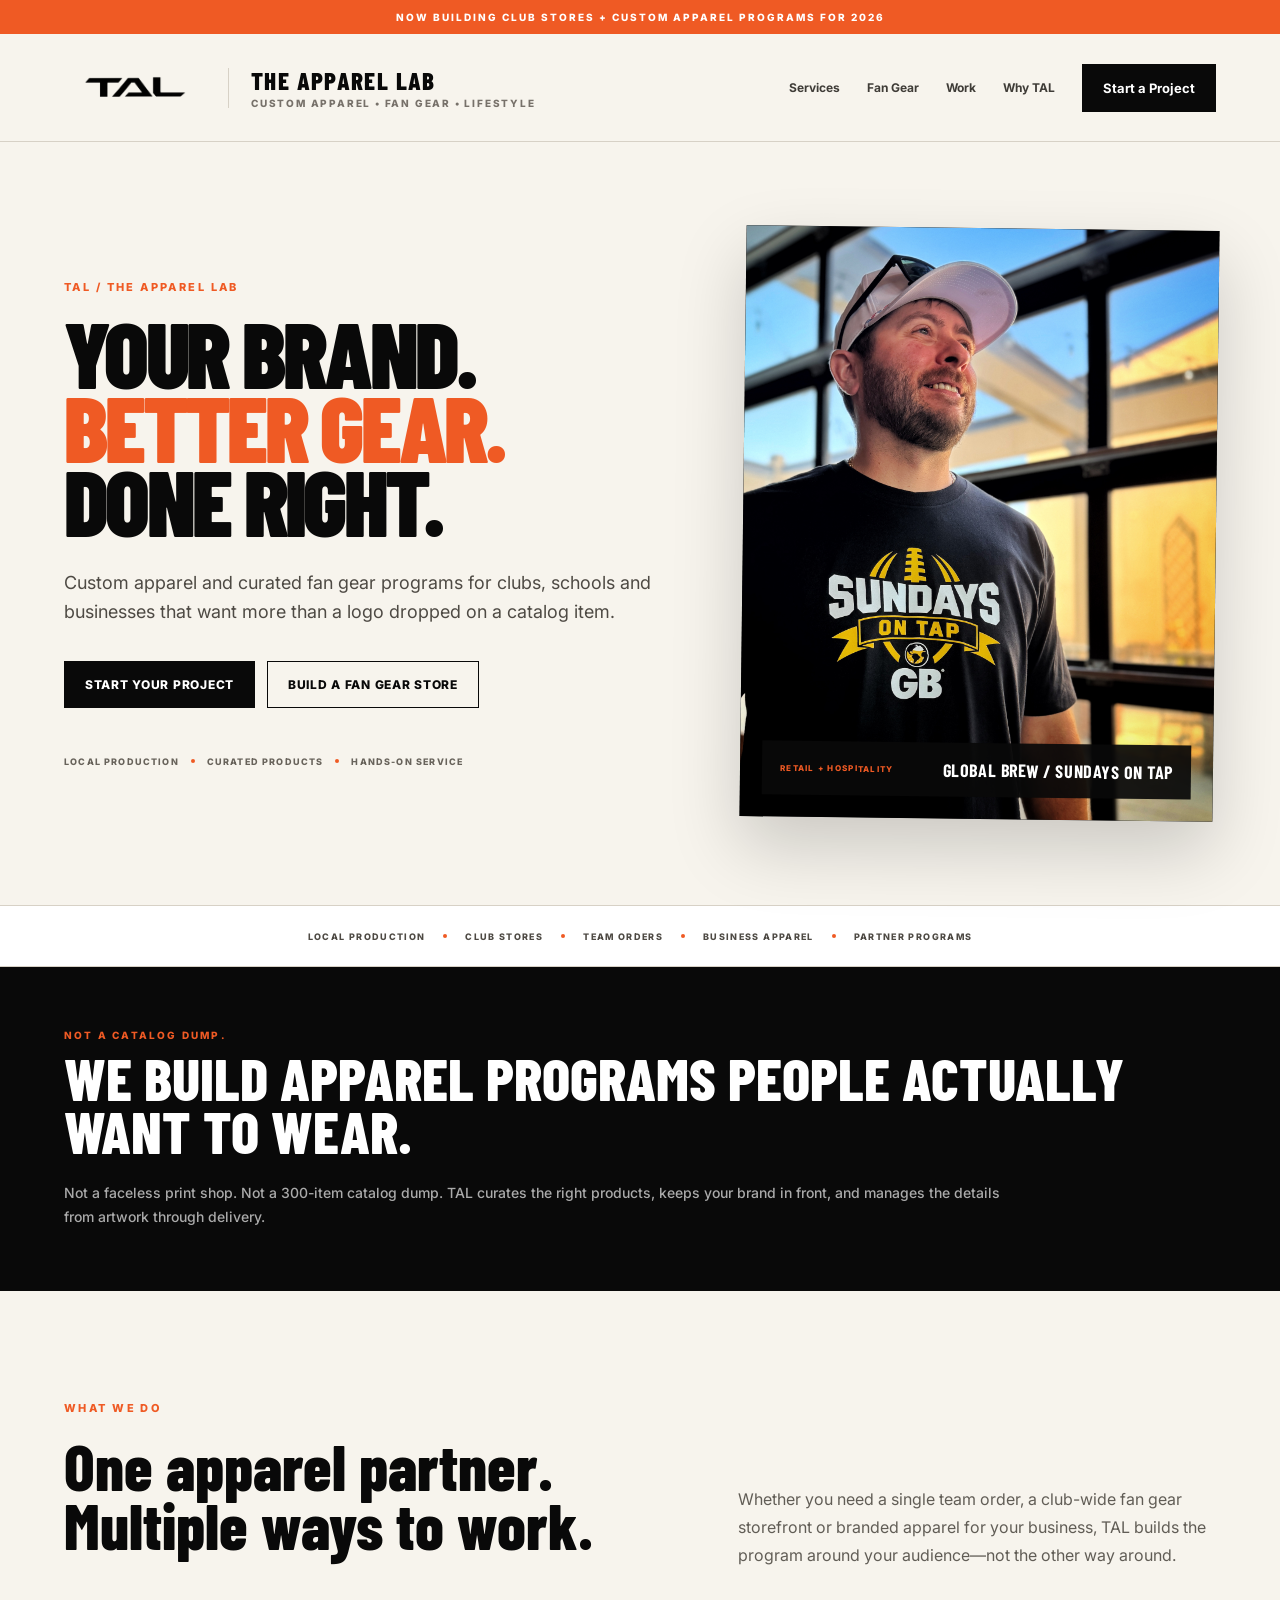
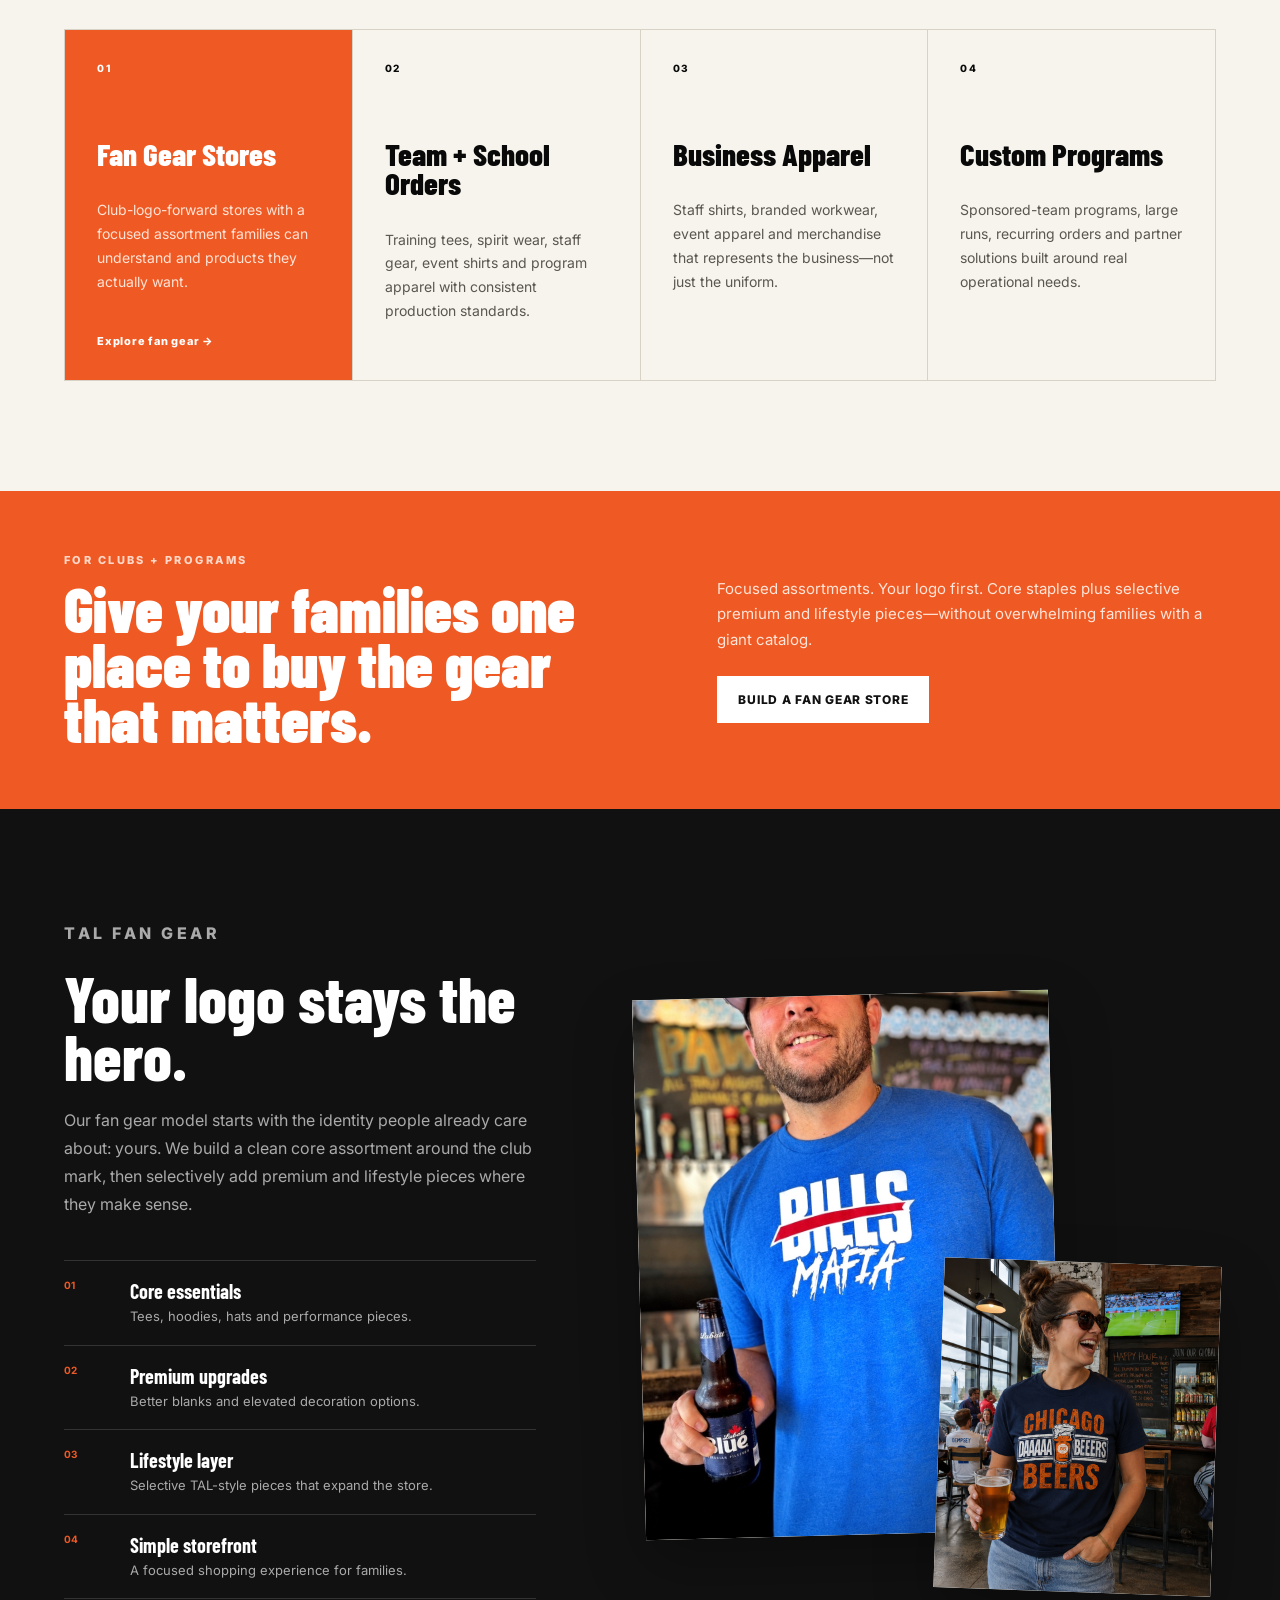
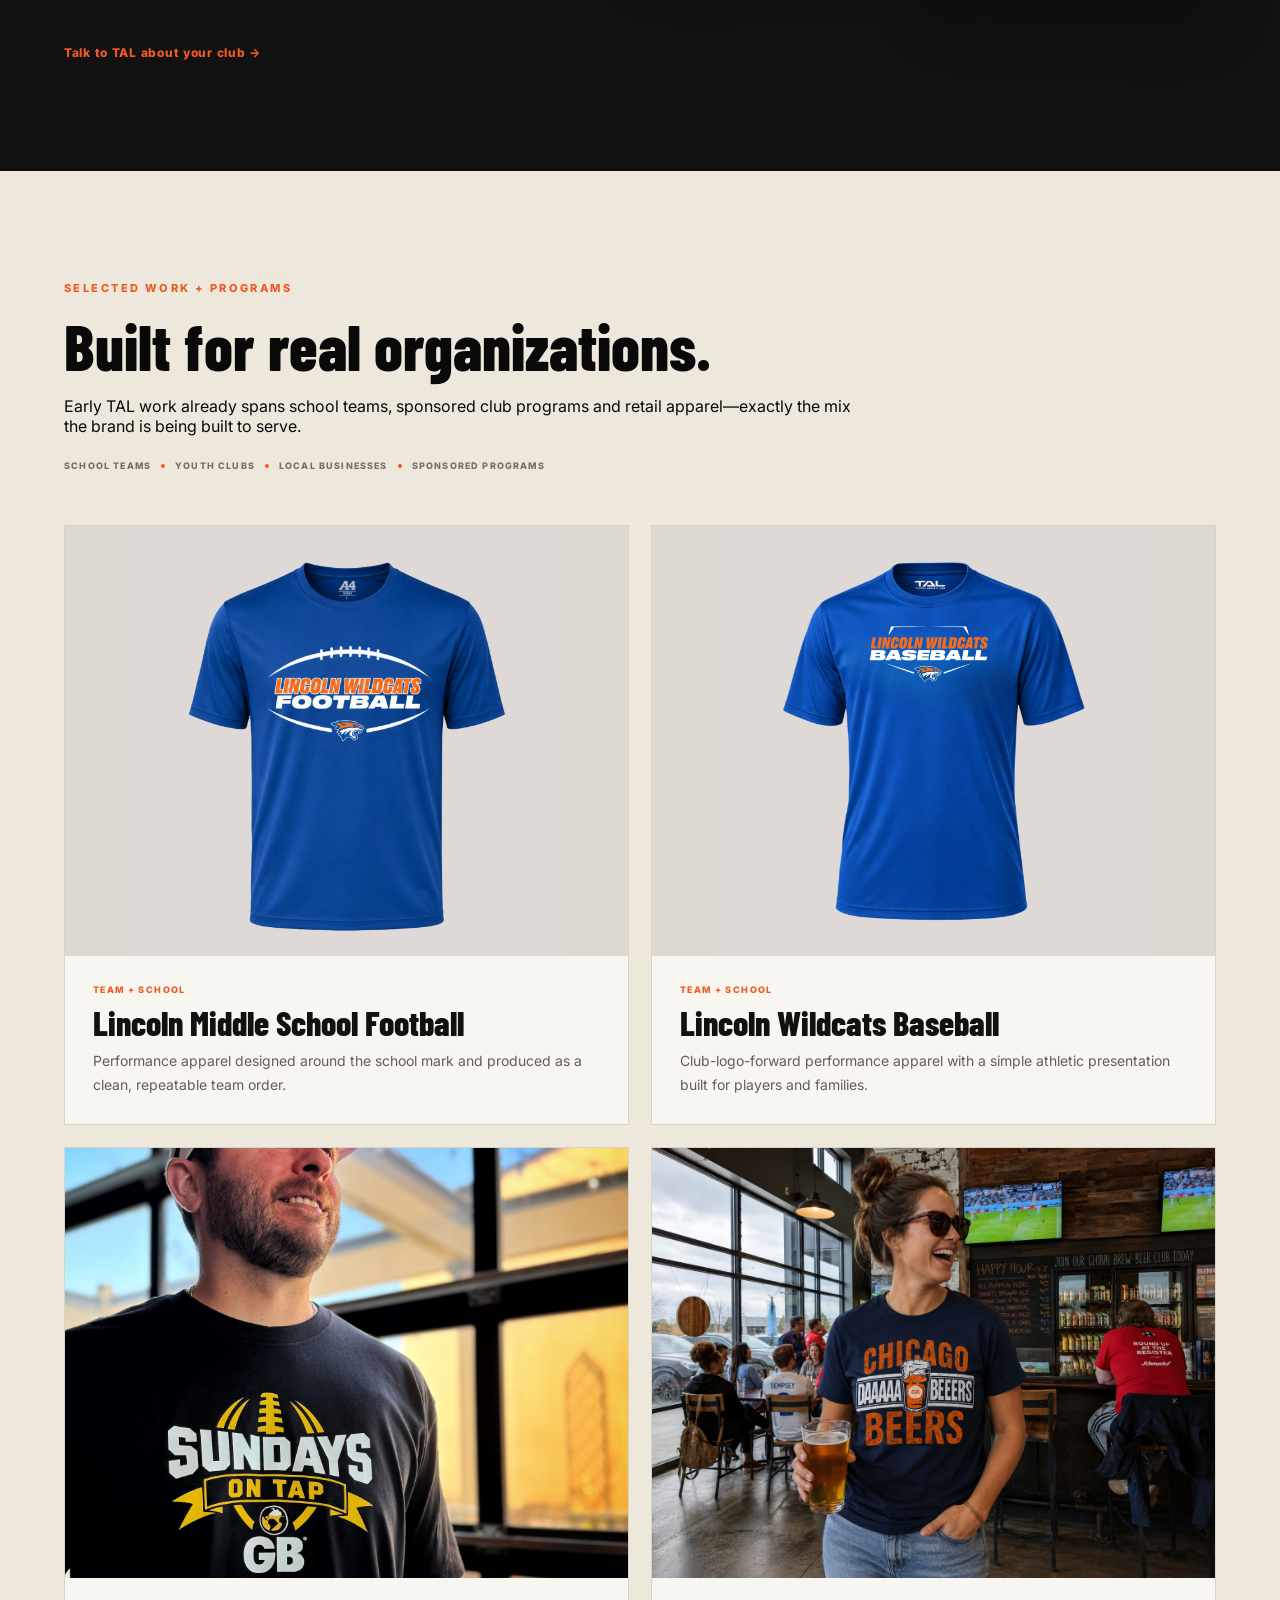
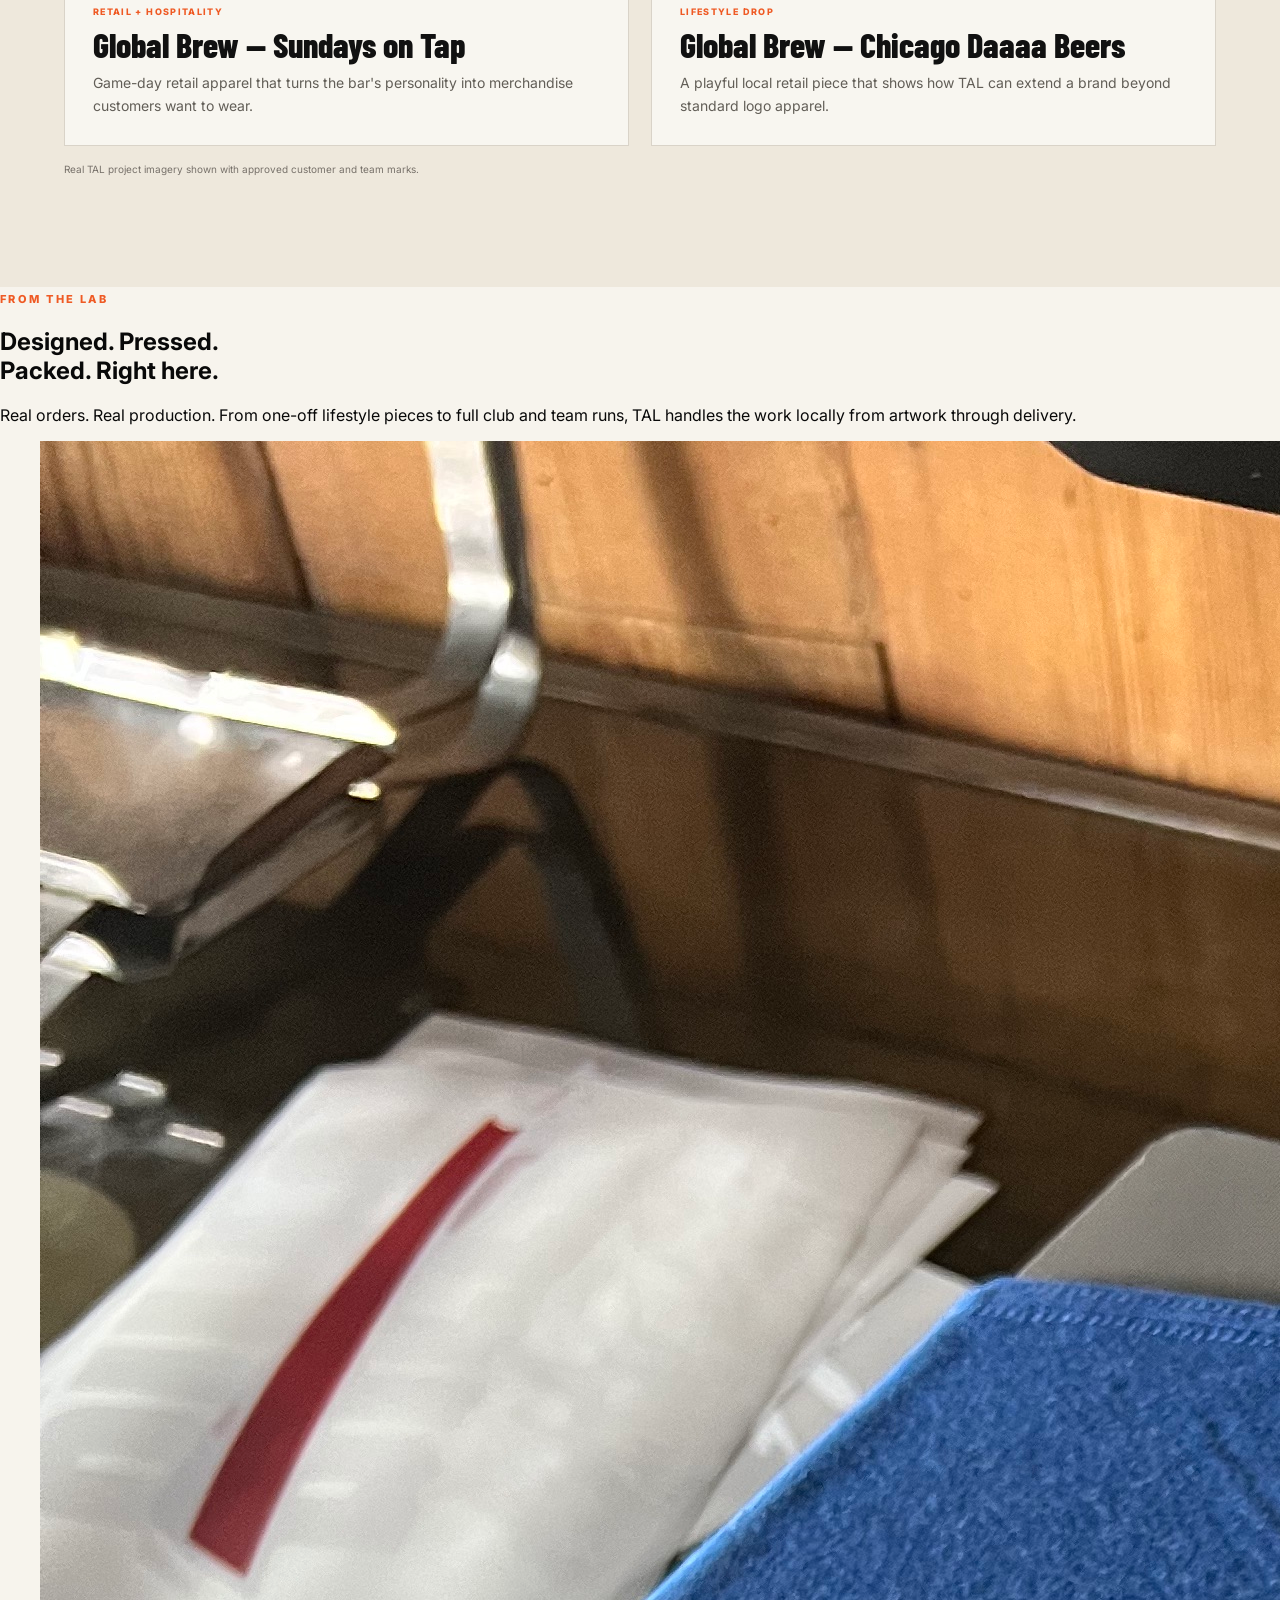
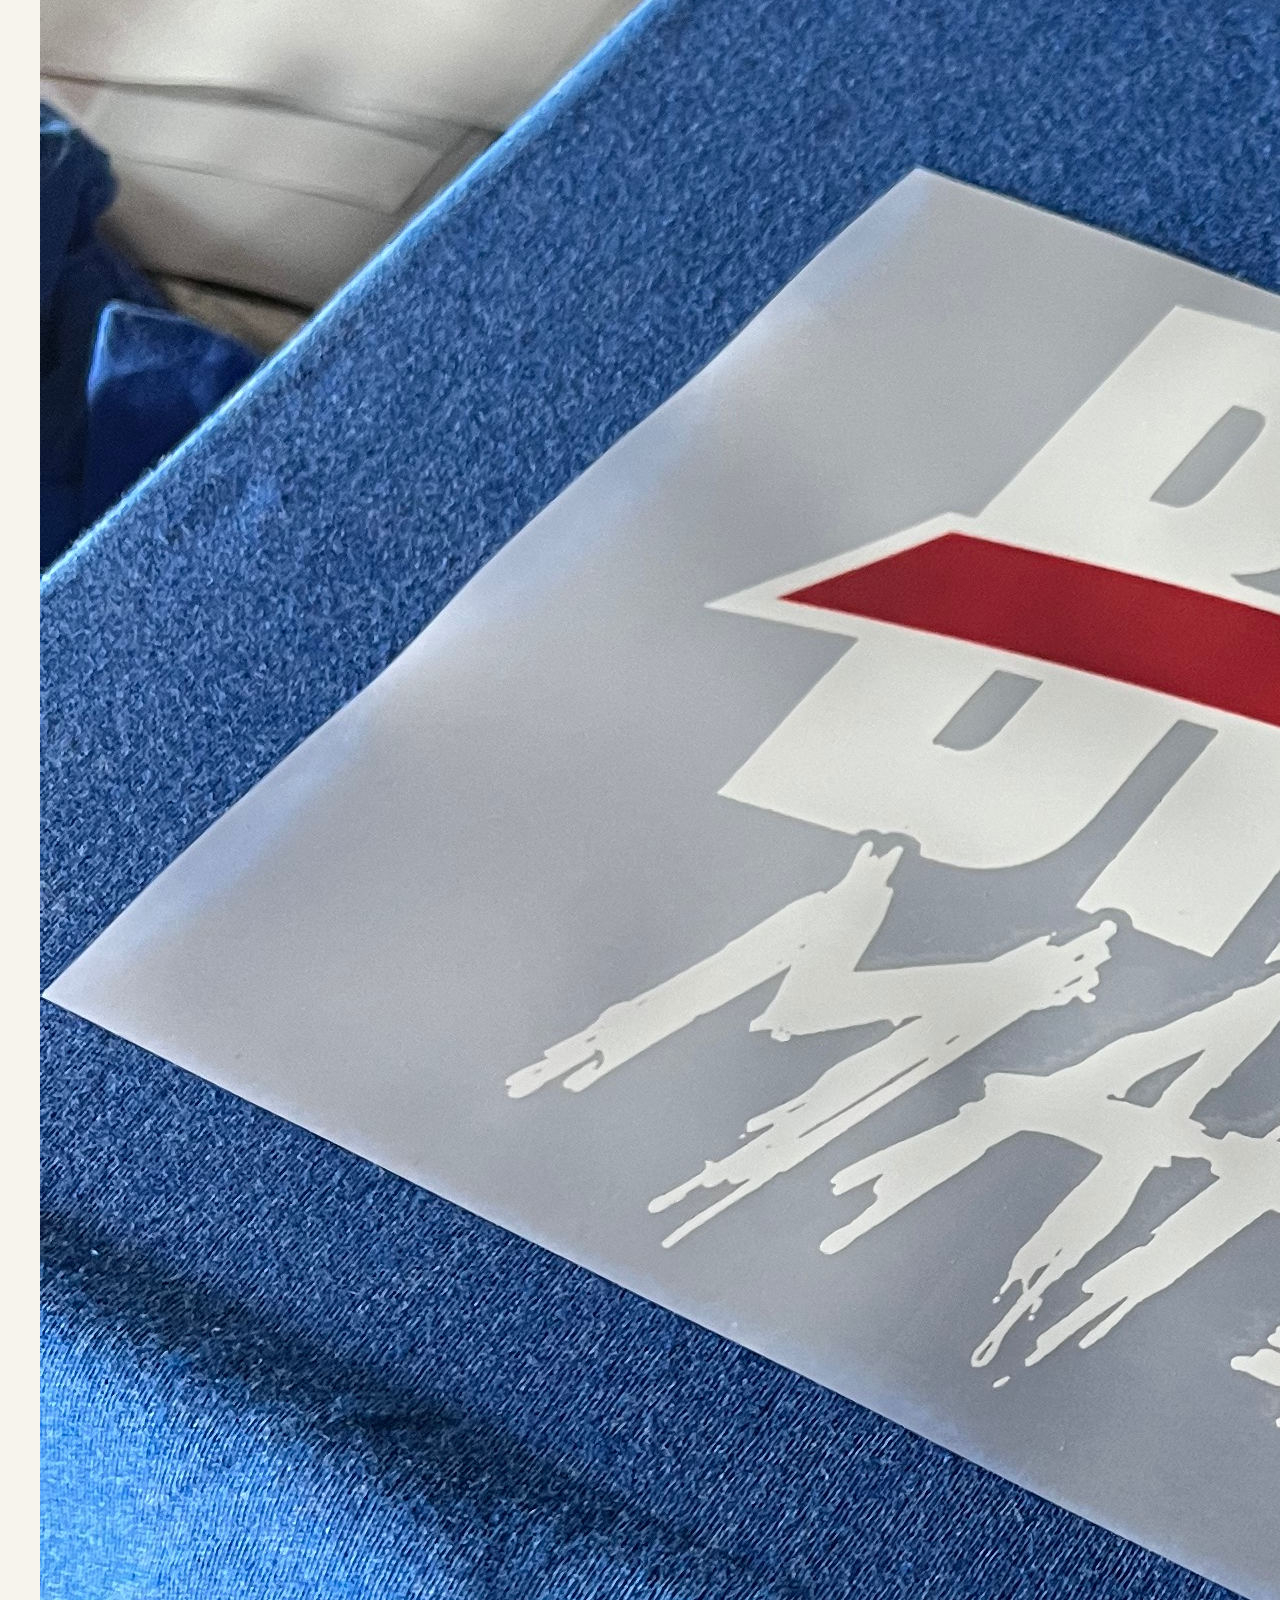
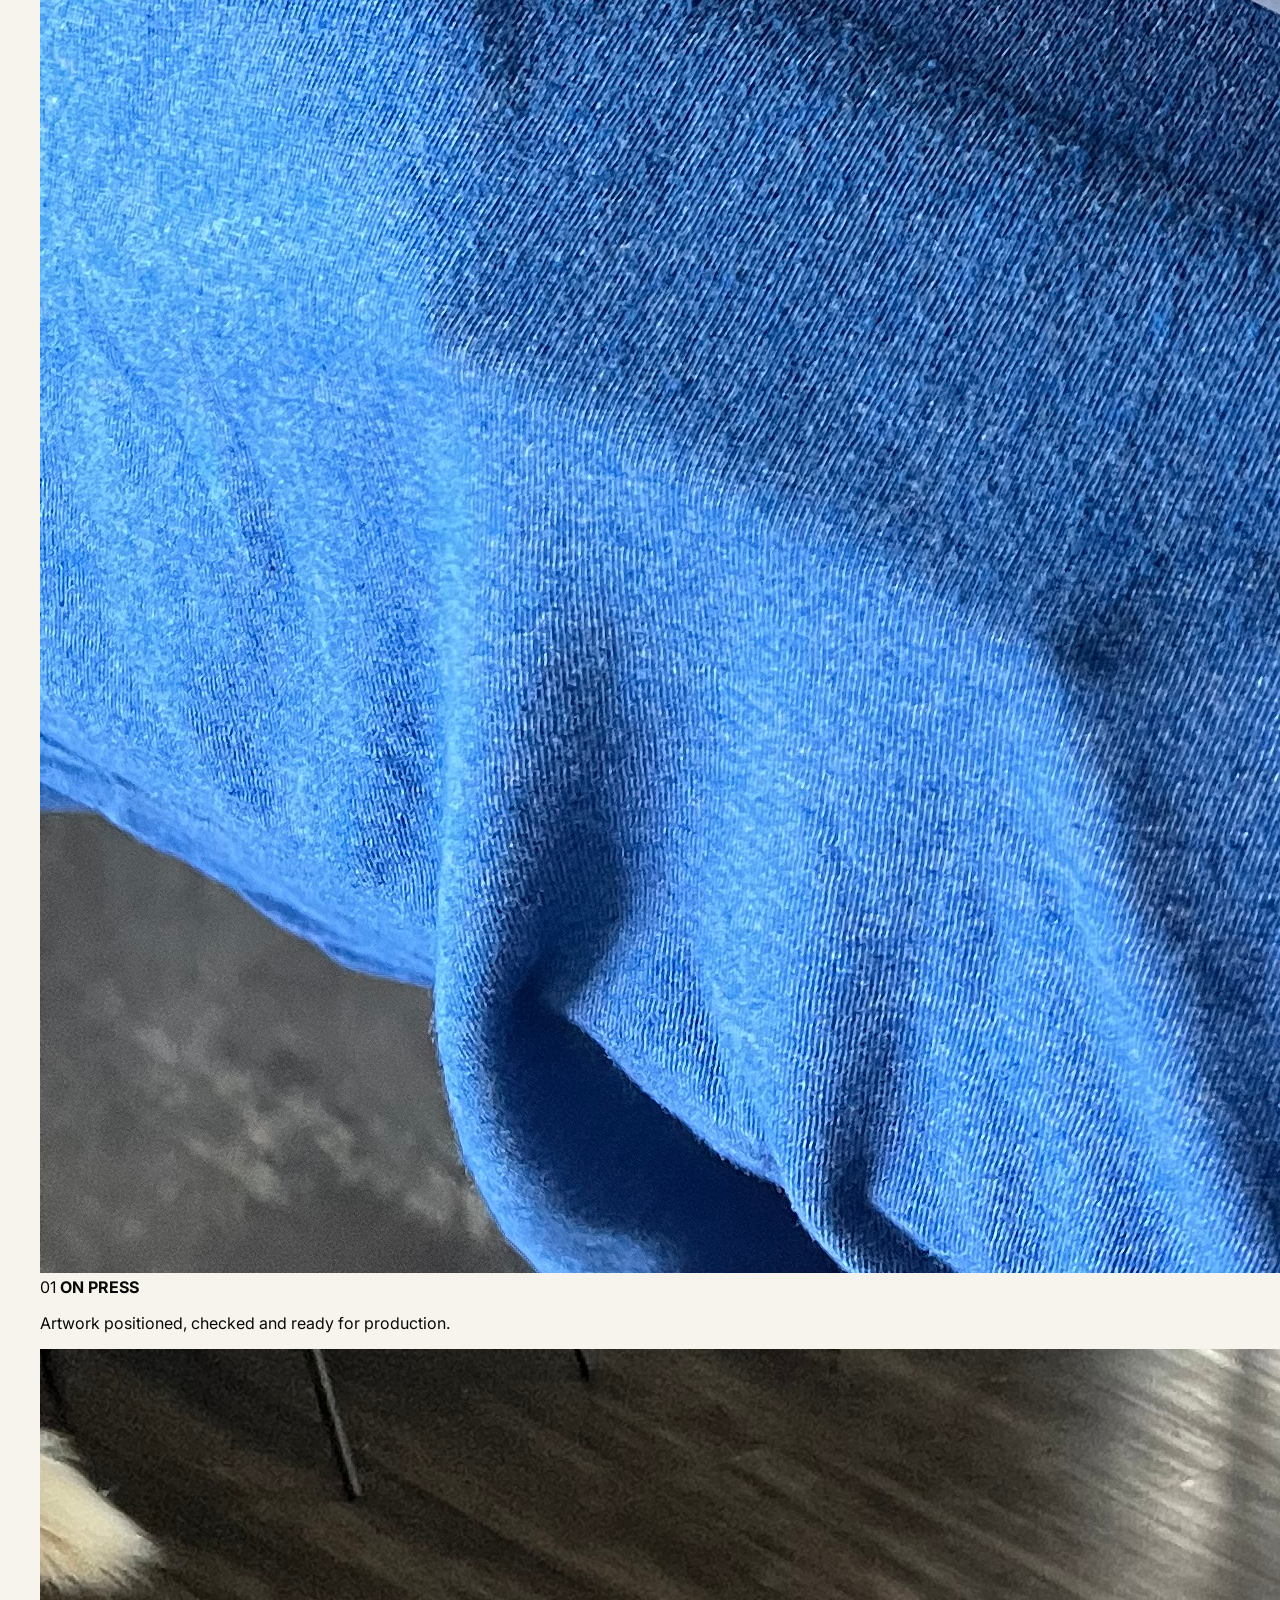
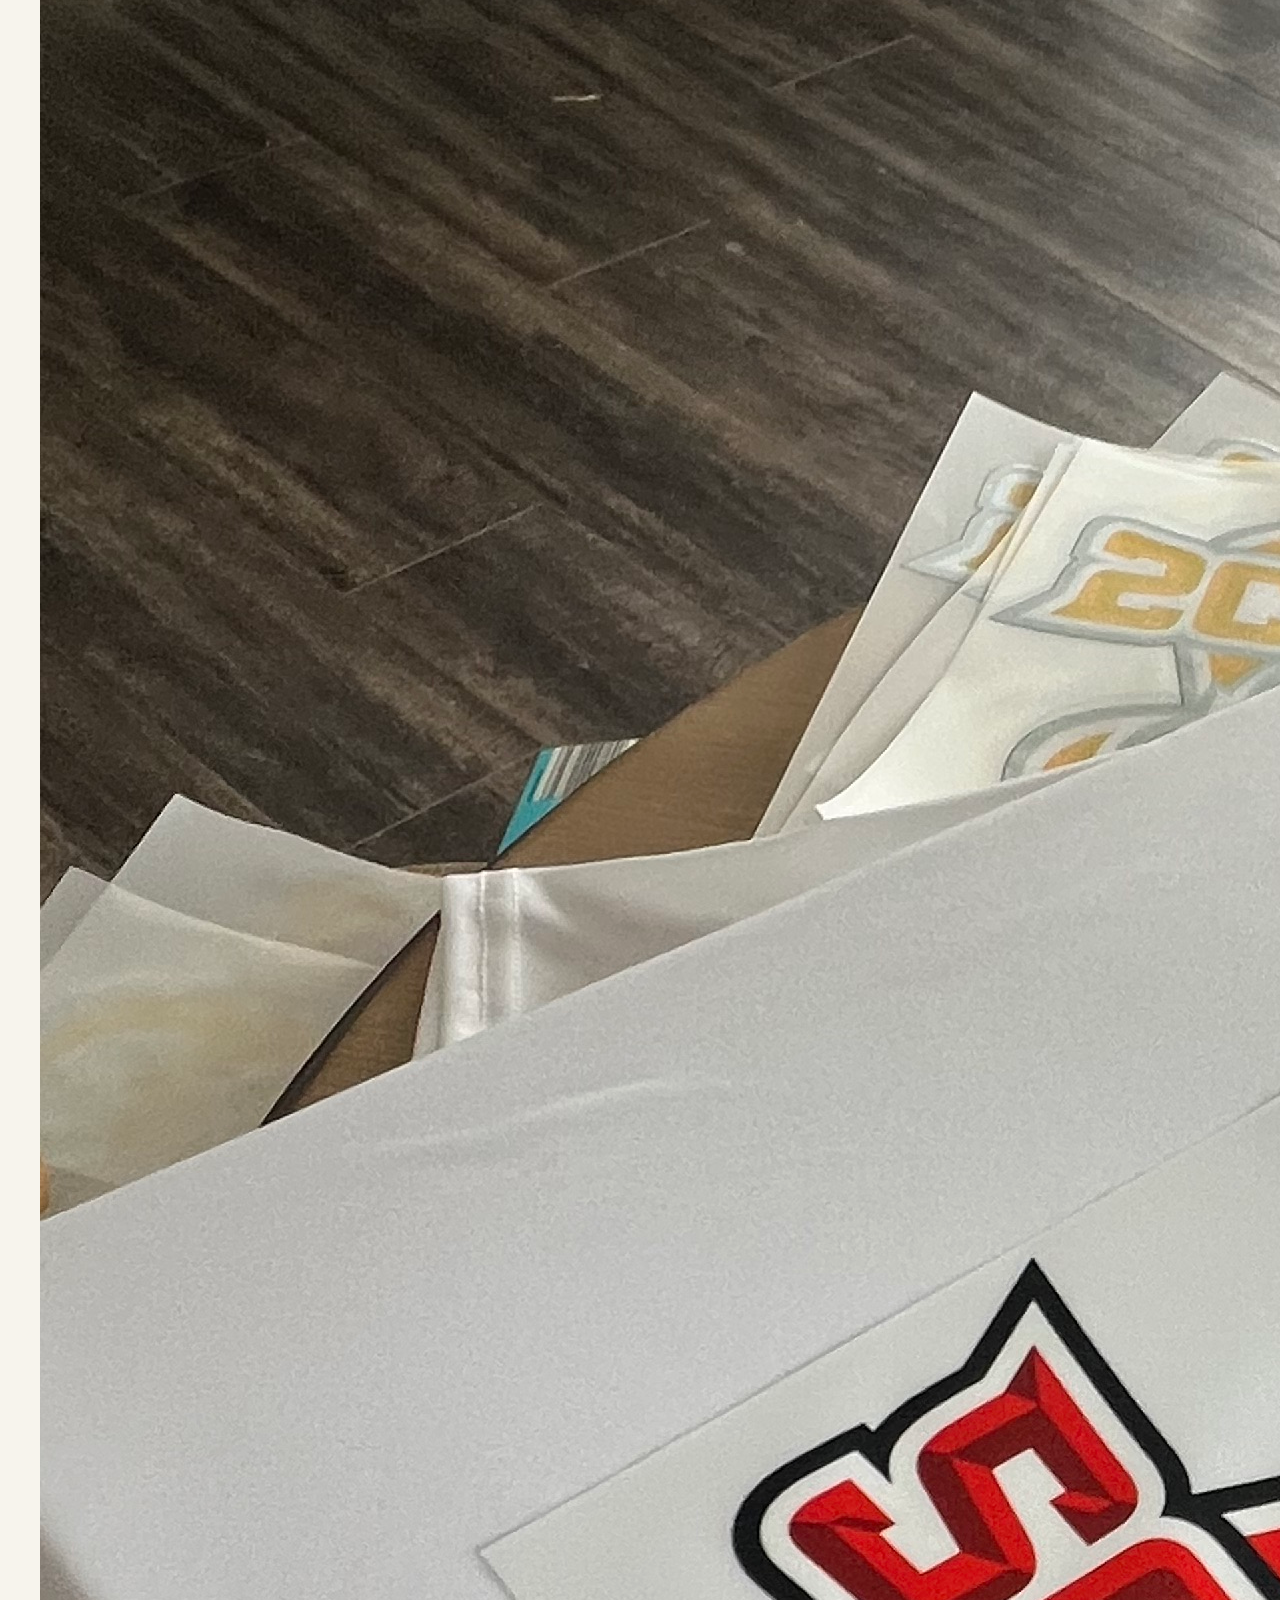
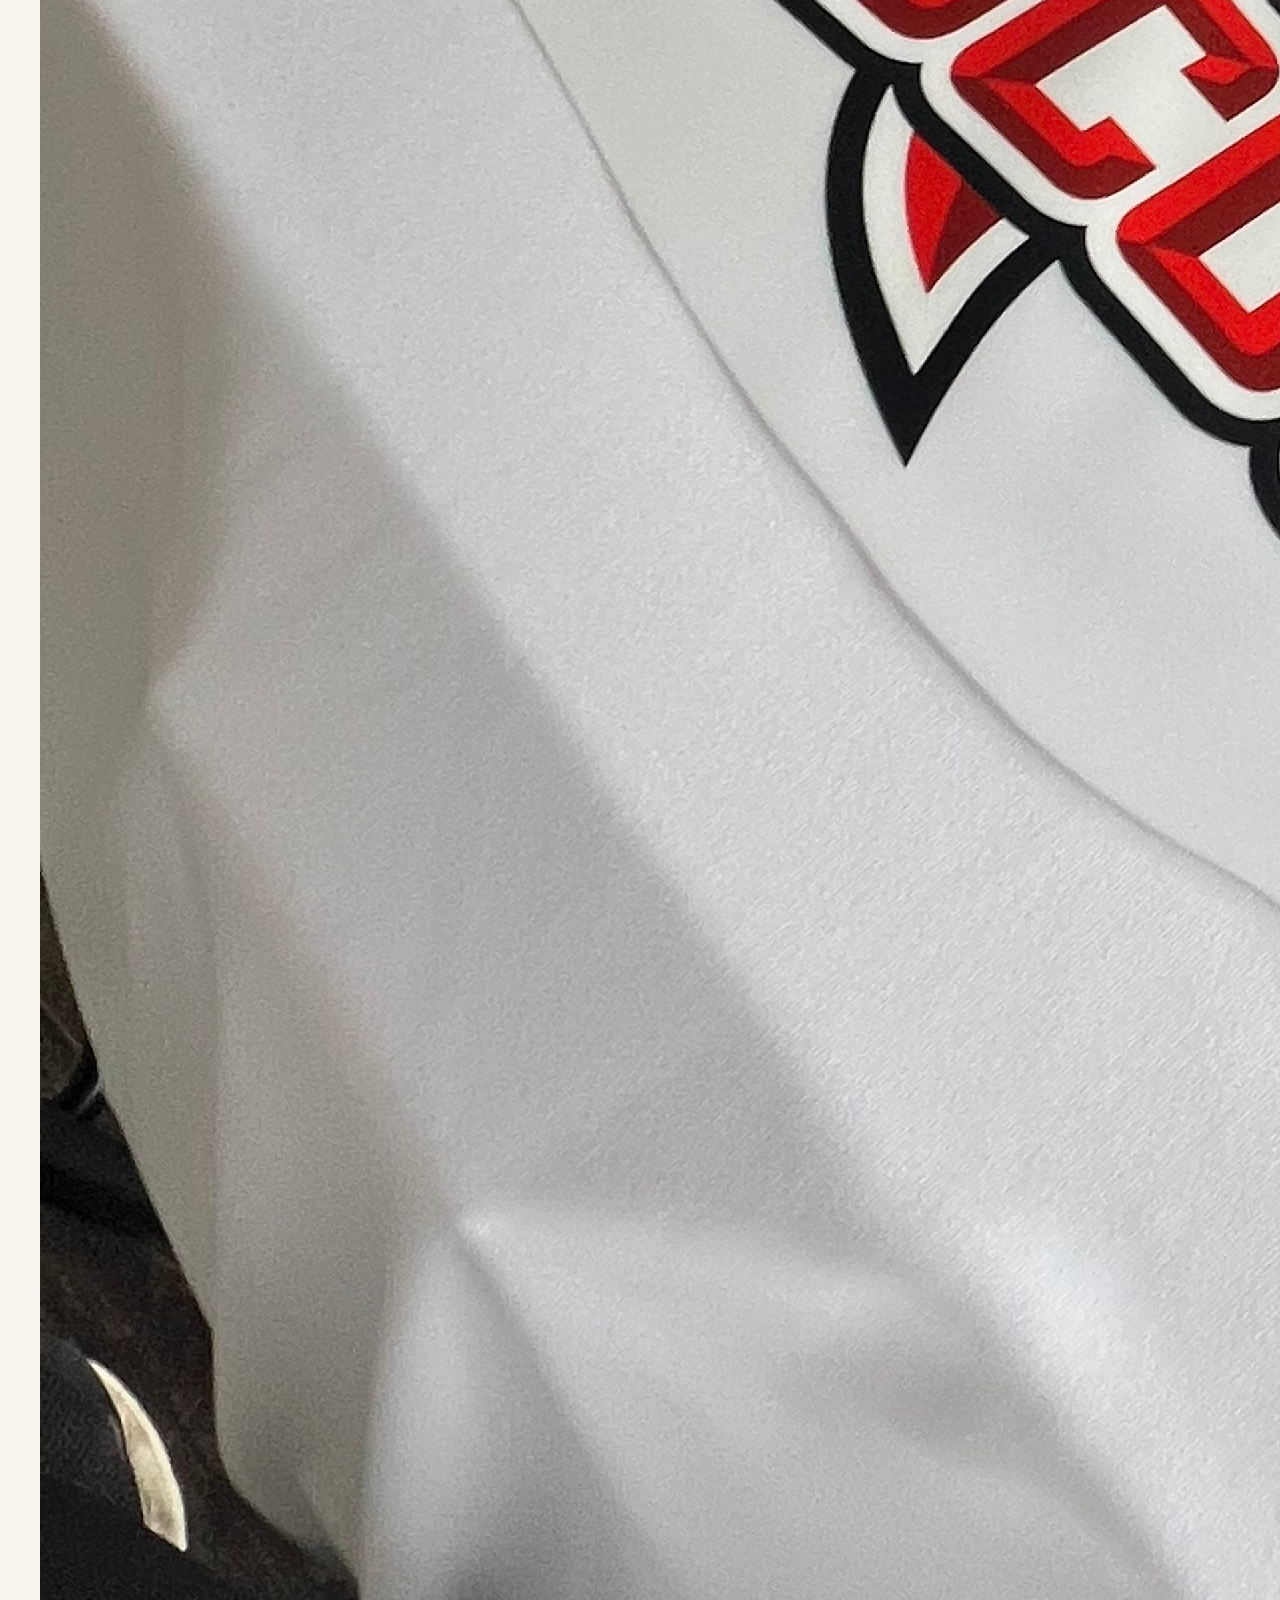
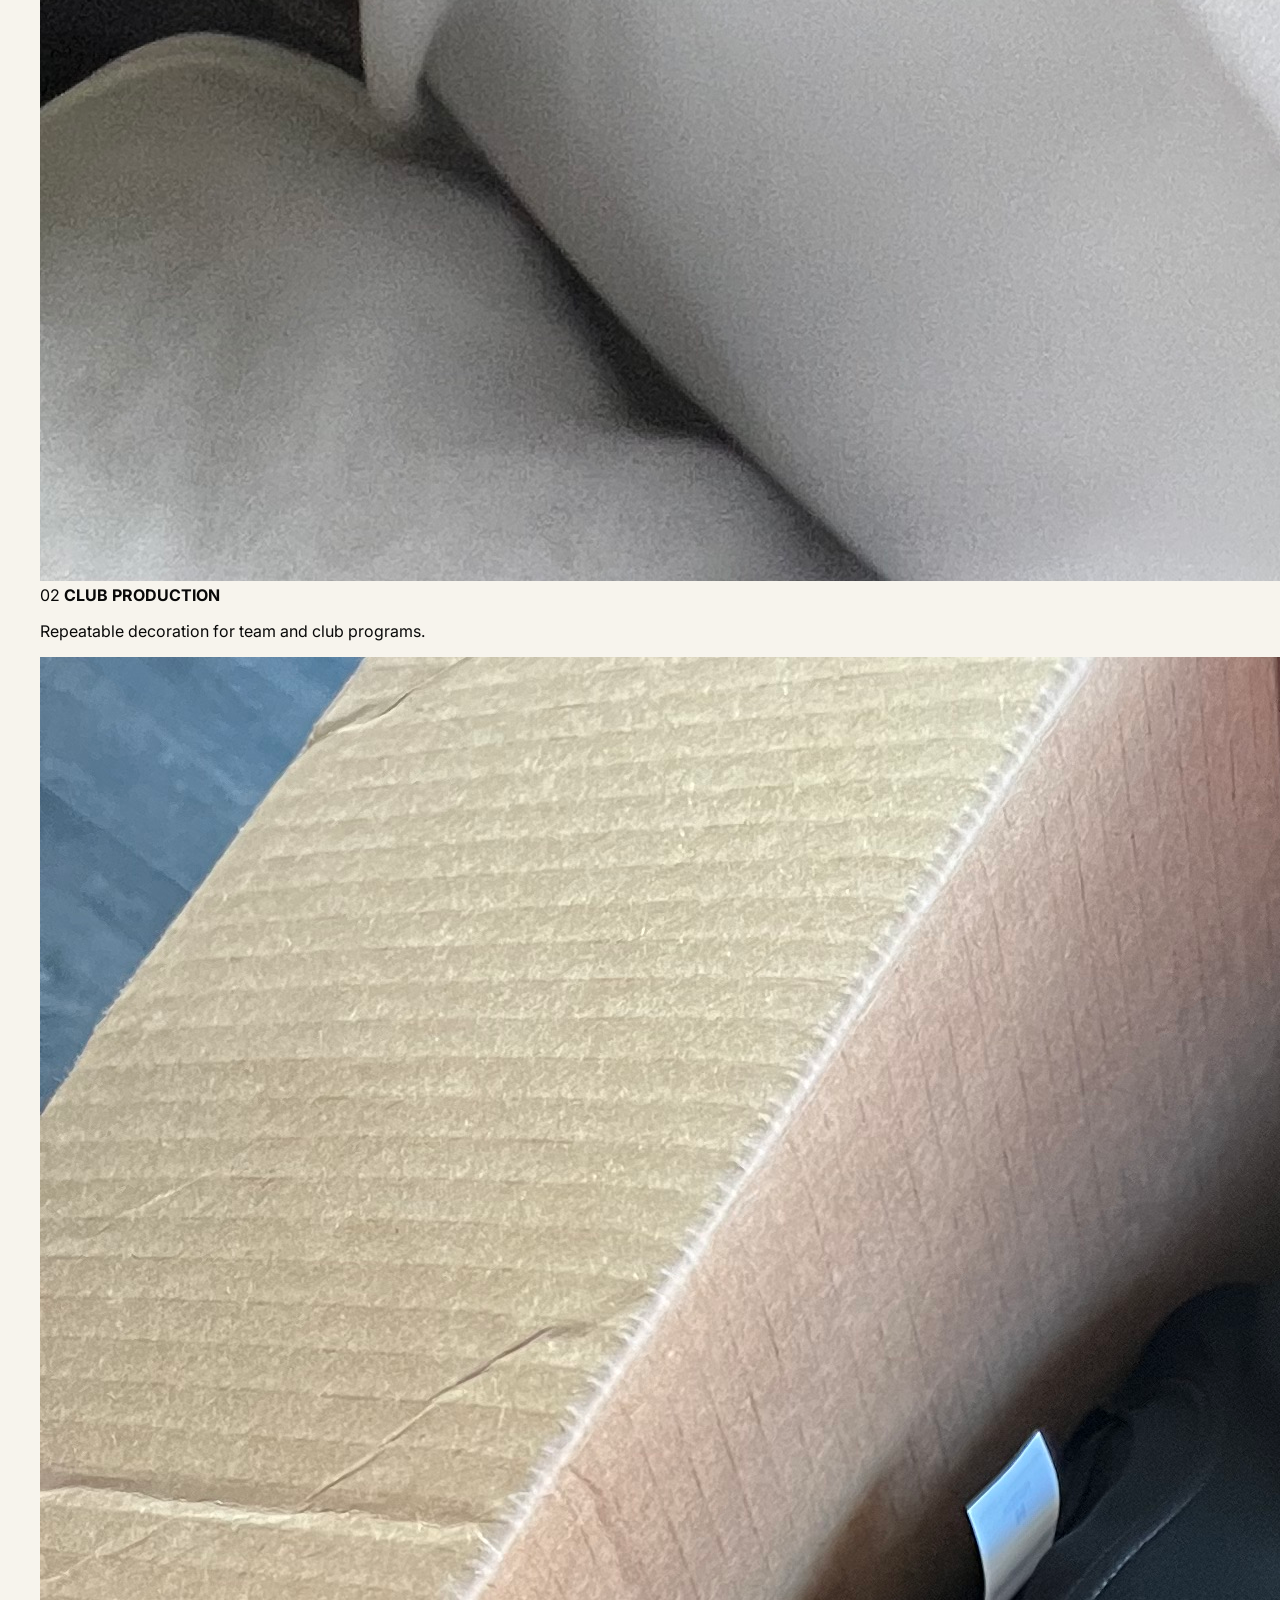
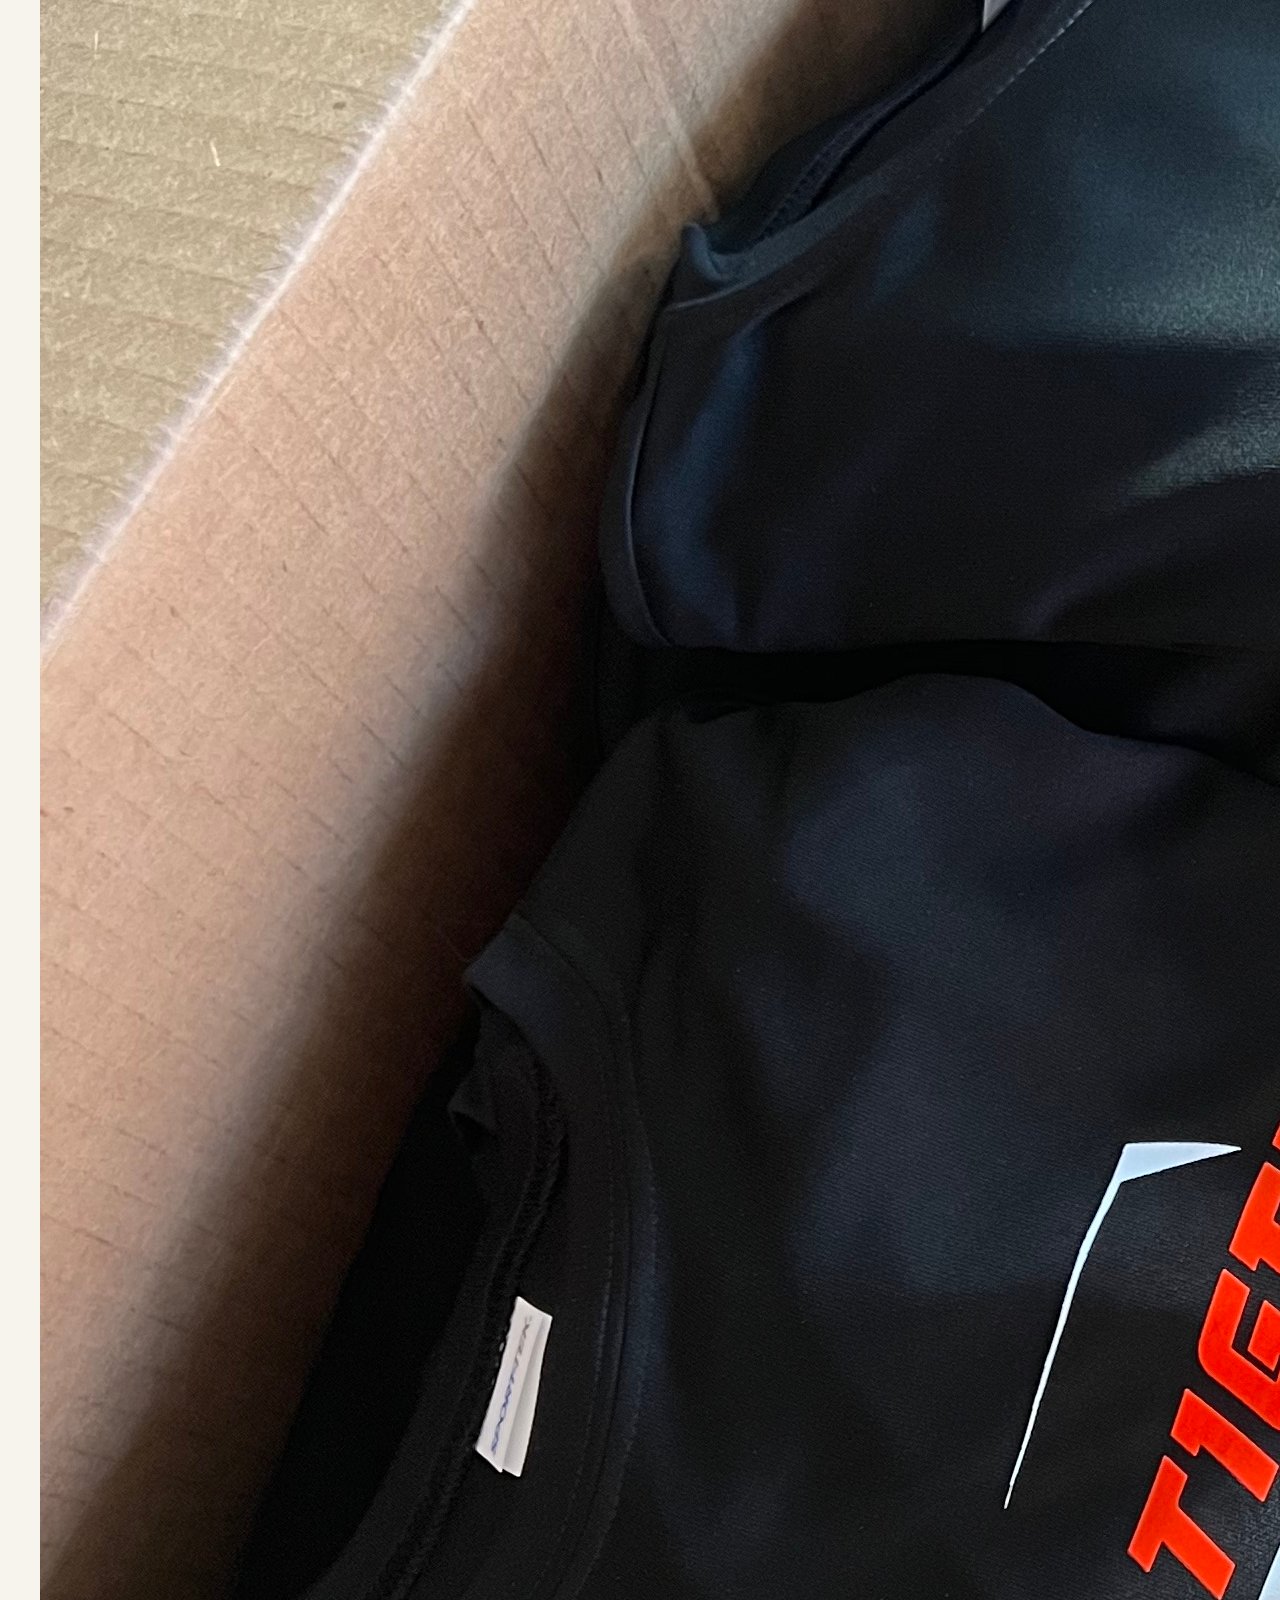
==== commit c16cd10e: "Add files via upload" ====
--- a/index.html
+++ b/index.html
@@ -172,7 +172,7 @@
 
       <div class="from-lab-grid">
         <figure class="from-lab-card from-lab-card-large">
-          <img src="assets/from-lab-on-press.jpg" alt="Bills Mafia transfer positioned on a blue shirt at the heat press">
+          <img src="assets/bills-mafia-production.jpg" alt="Bills Mafia transfer positioned on a blue shirt at the heat press">
           <figcaption>
             <span>01</span>
             <strong>ON PRESS</strong>
@@ -181,7 +181,7 @@
         </figure>
 
         <figure class="from-lab-card">
-          <img src="assets/from-lab-club-production.jpg" alt="Scout team shirt with transfer positioned for production">
+          <img src="assets/scout-shirt-production.jpg" alt="Scout team shirt with transfer positioned for production">
           <figcaption>
             <span>02</span>
             <strong>CLUB PRODUCTION</strong>
@@ -190,7 +190,7 @@
         </figure>
 
         <figure class="from-lab-card">
-          <img src="assets/from-lab-ready-deliver.jpg" alt="Finished Illinois Tigers apparel packed in a shipping box">
+          <img src="assets/illinois-tigers-box.jpg" alt="Finished Illinois Tigers apparel packed in a shipping box">
           <figcaption>
             <span>03</span>
             <strong>READY TO DELIVER</strong>
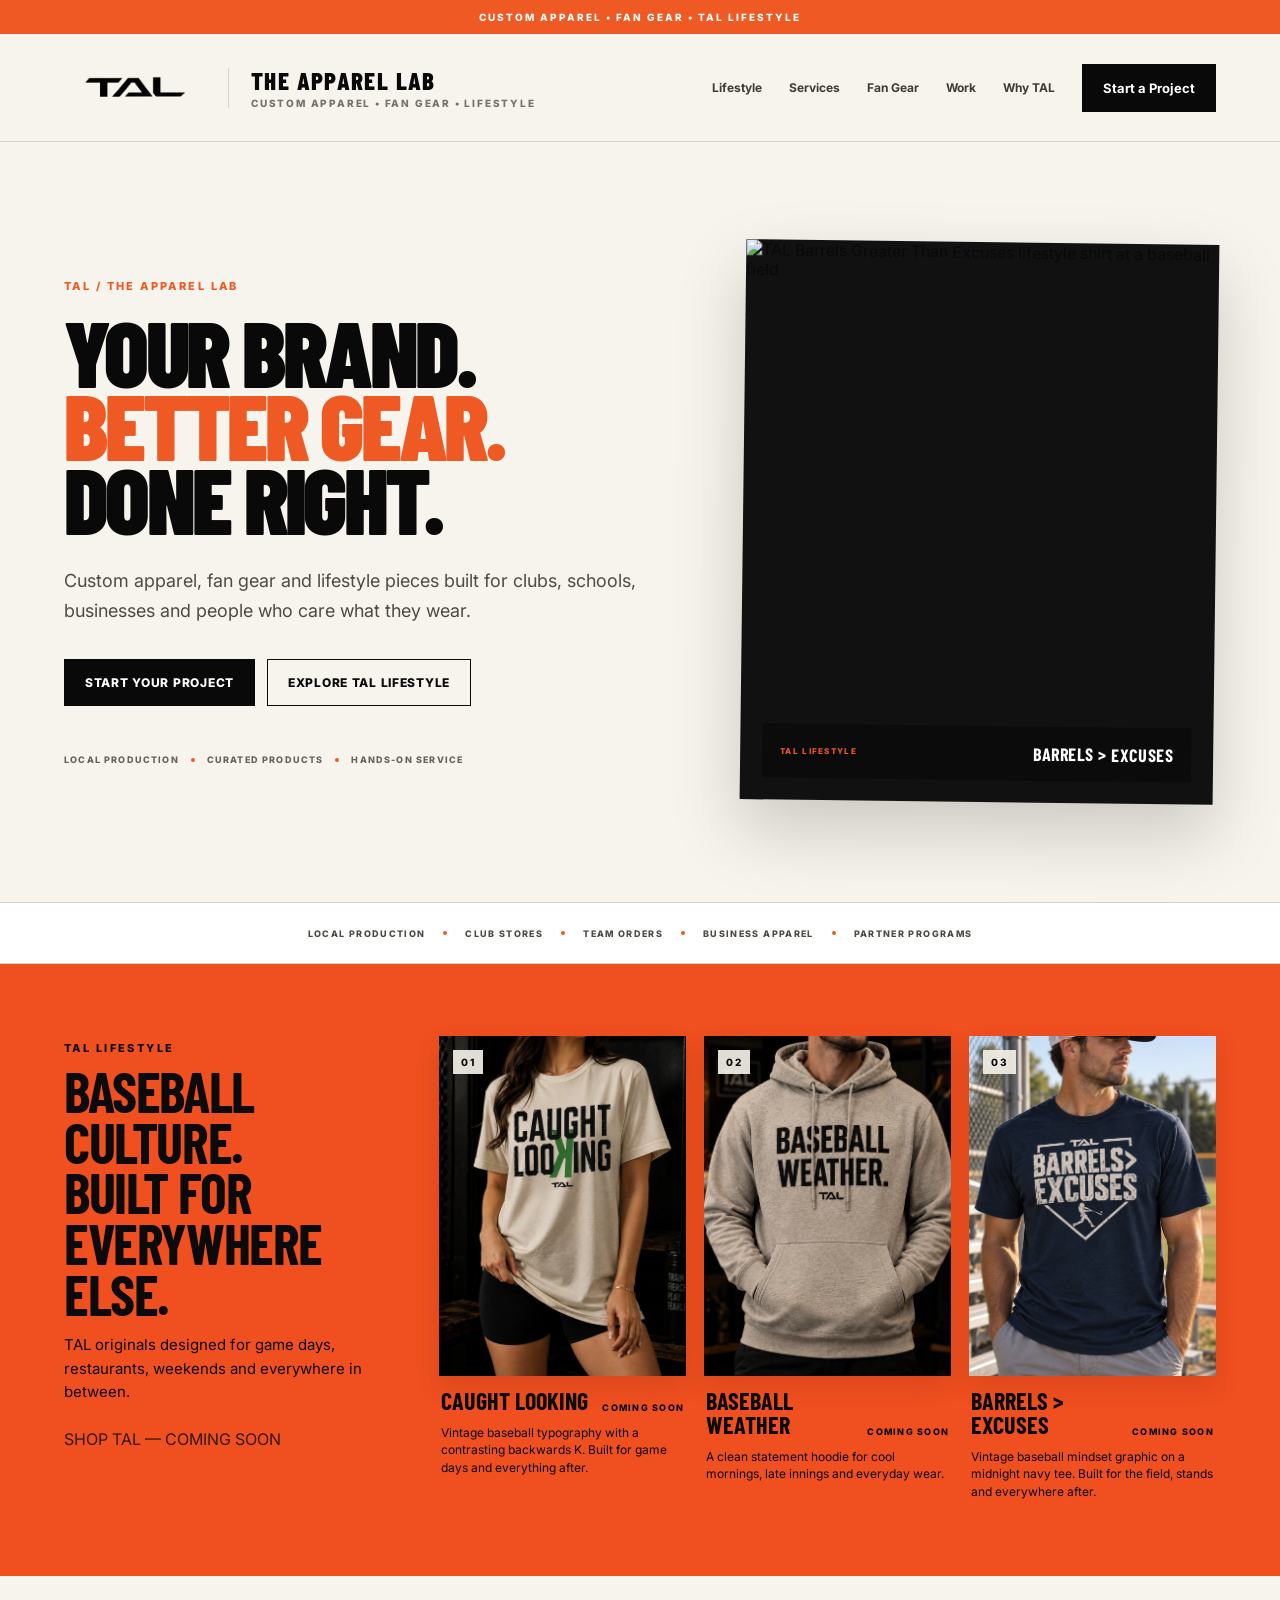
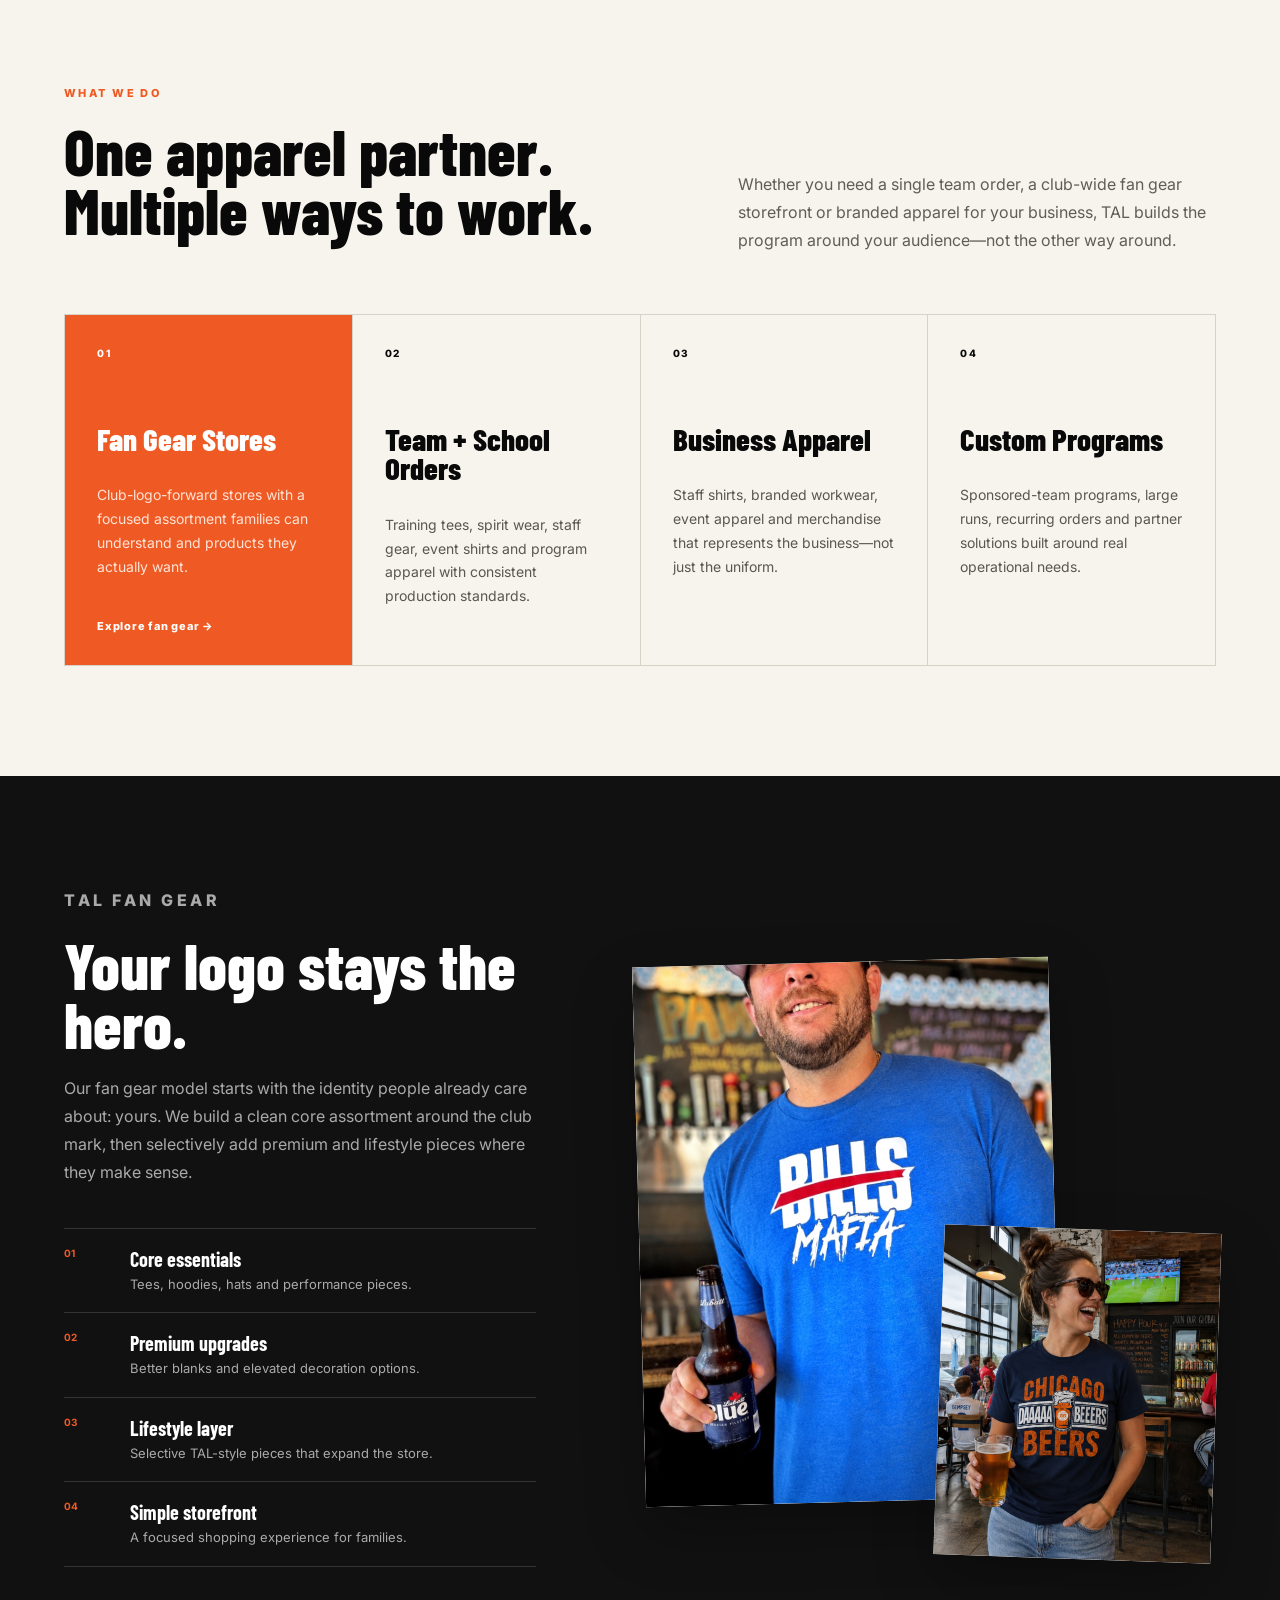
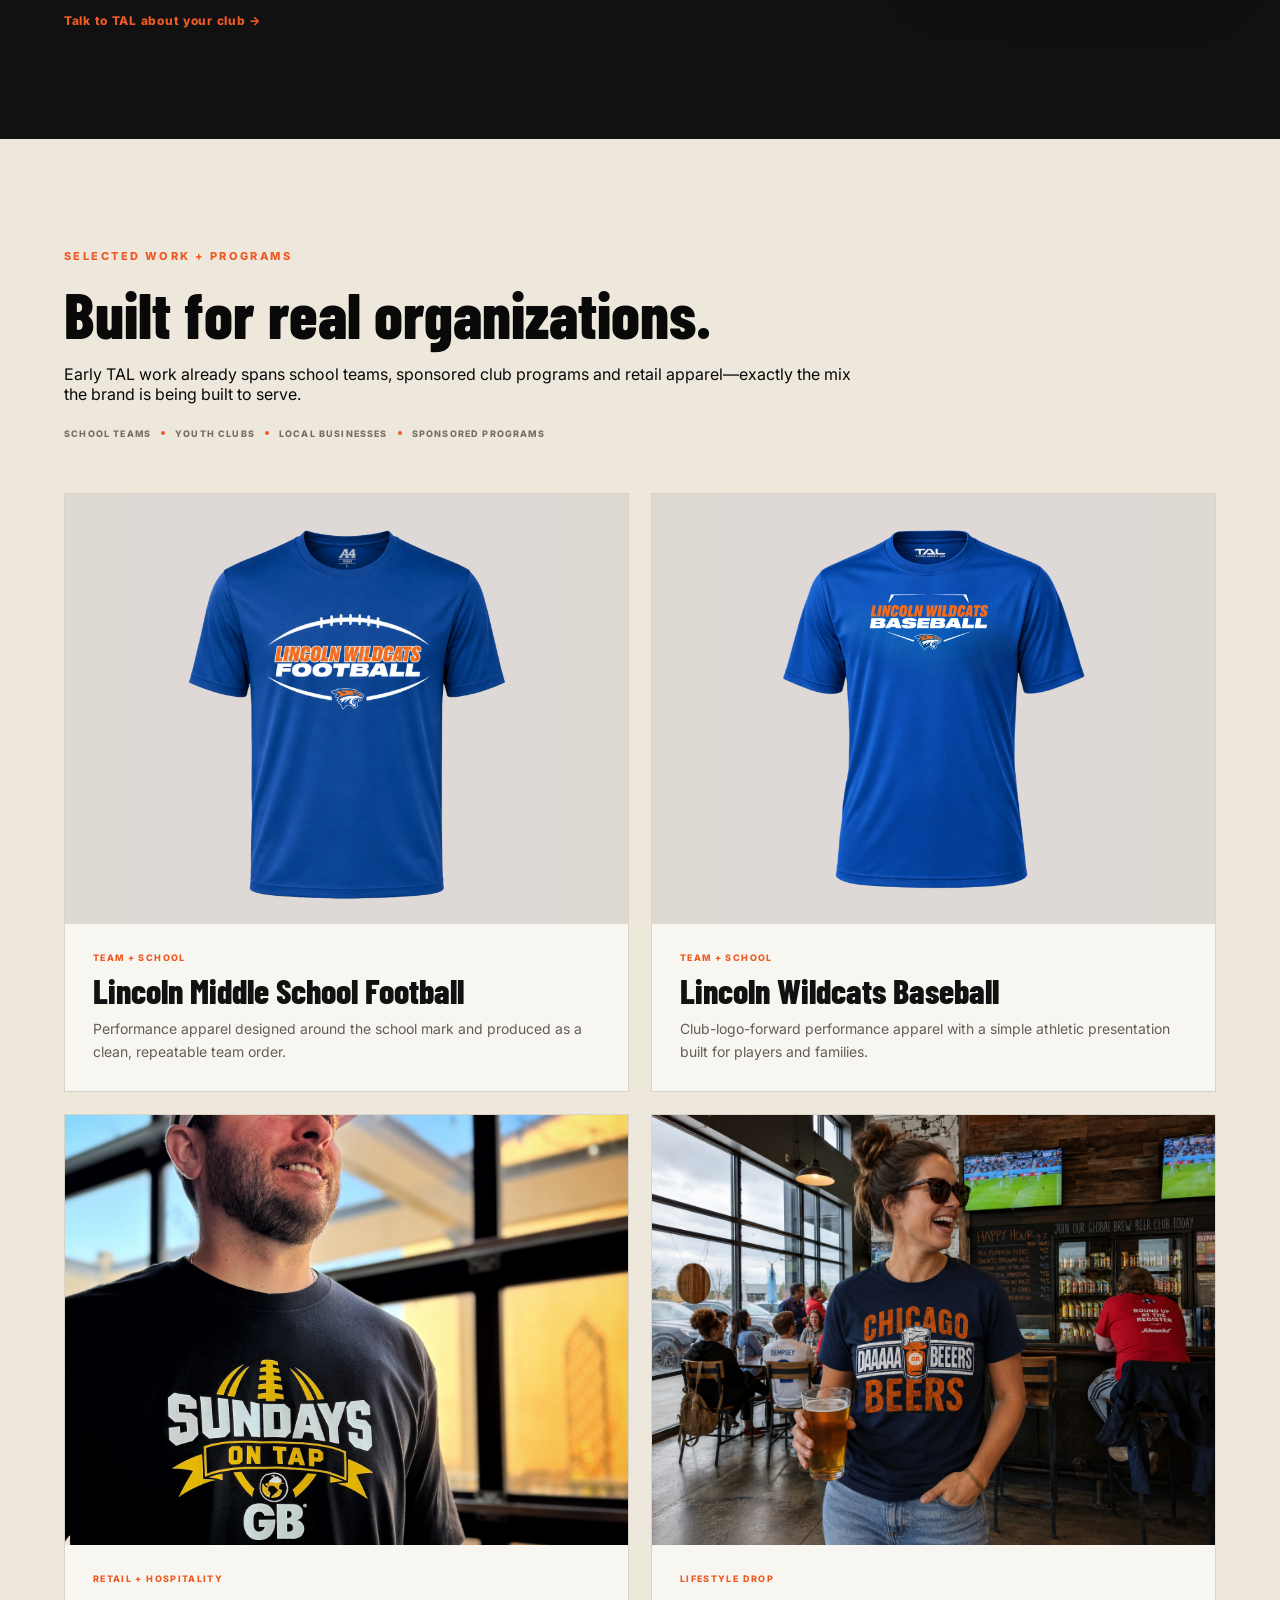
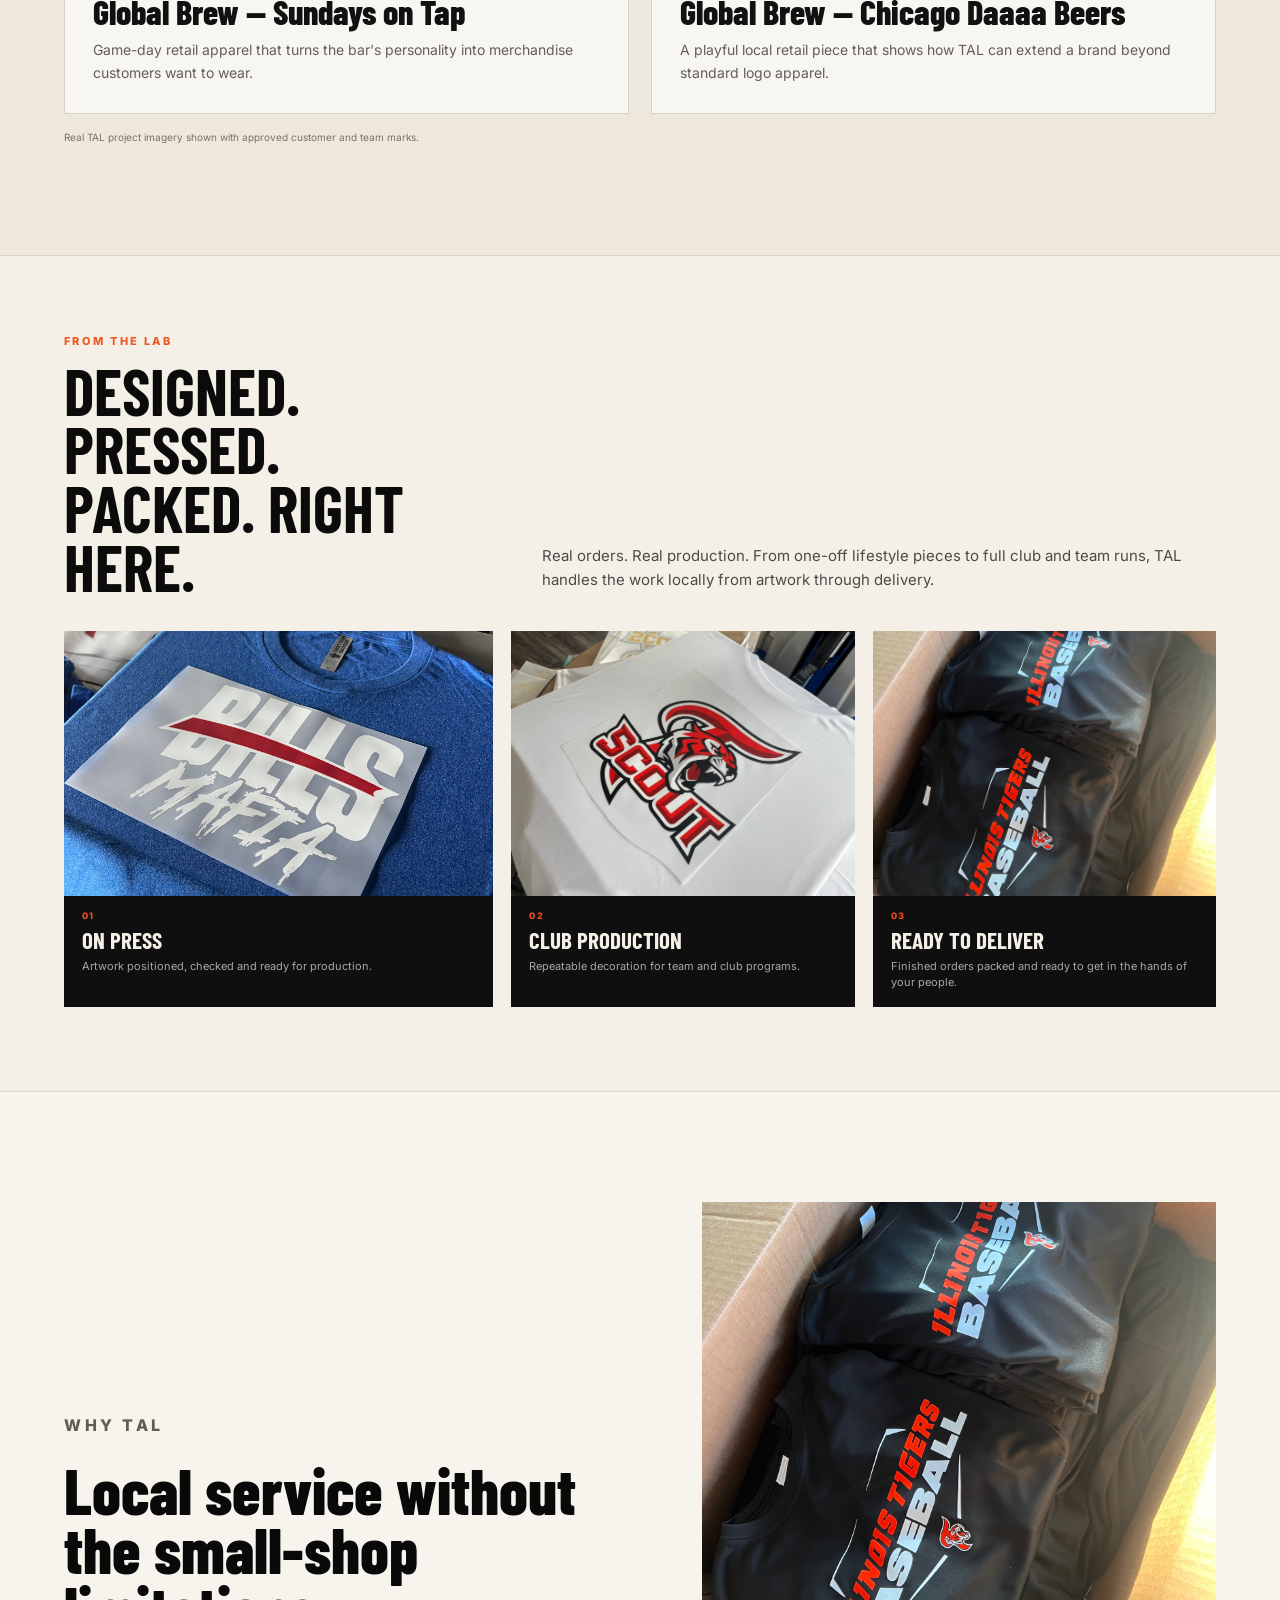
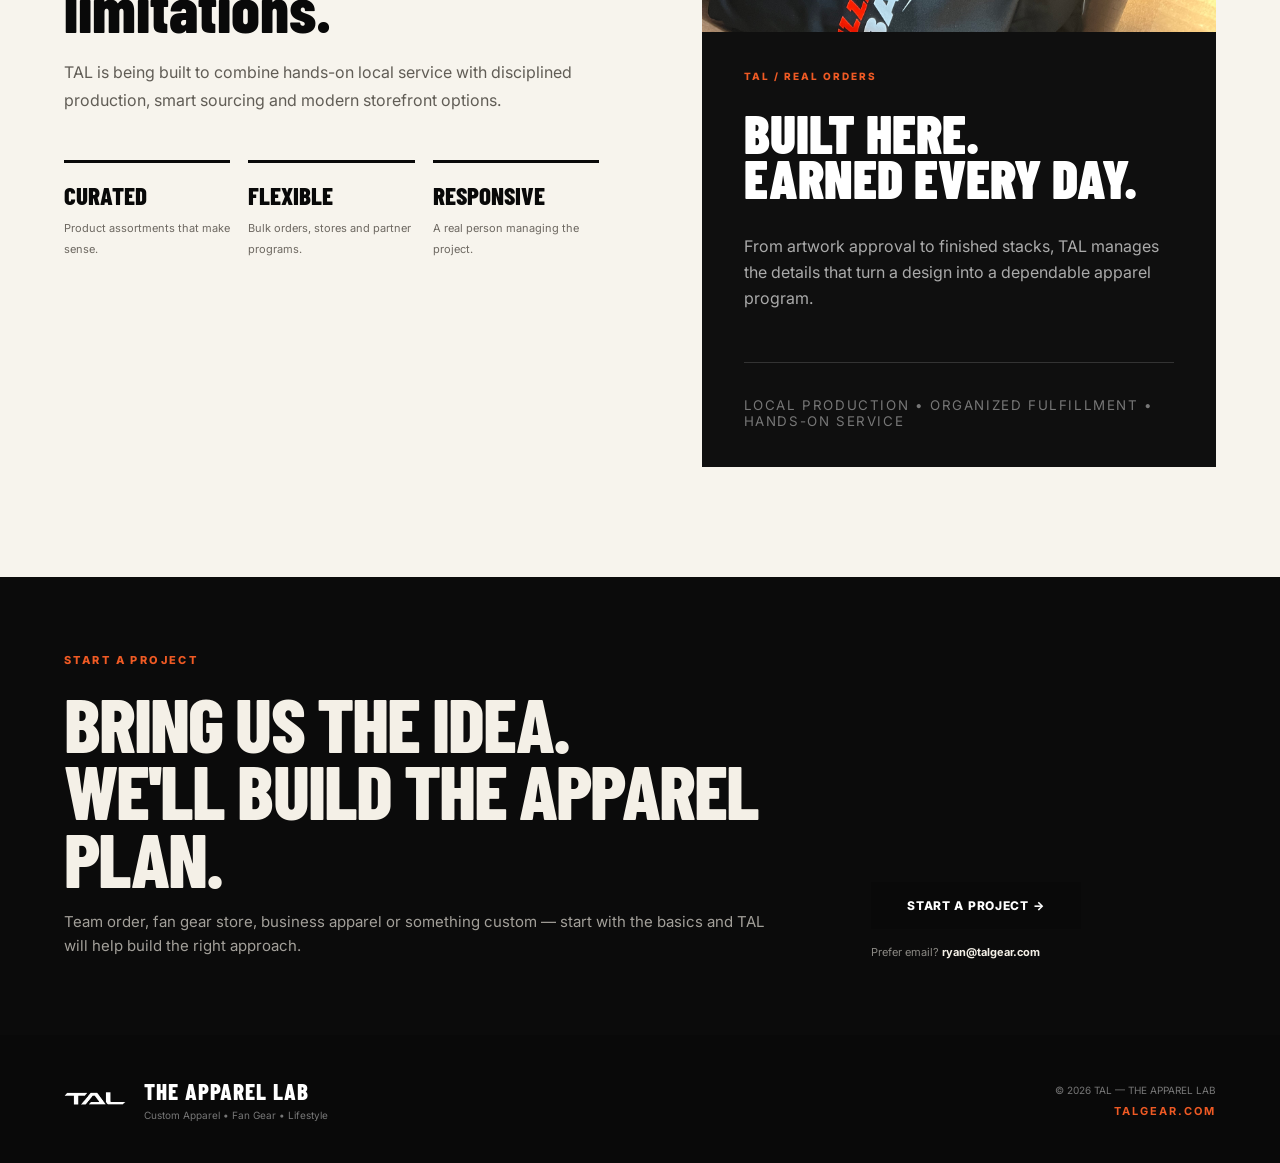
==== commit 24ed8c7a: "Add files via upload" ====
--- a/index.html
+++ b/index.html
@@ -20,7 +20,7 @@
   <link rel="apple-touch-icon" sizes="180x180" href="assets/apple-touch-icon.png">
 </head>
 <body>
-  <div class="announcement">NOW BUILDING CLUB STORES + CUSTOM APPAREL PROGRAMS FOR 2026</div>
+  <div class="announcement">CUSTOM APPAREL • FAN GEAR • TAL LIFESTYLE</div>
 
   <header class="site-header">
     <a class="brand" href="#top" aria-label="TAL — The Apparel Lab home">
@@ -30,6 +30,7 @@
     </a>
     <button class="menu-toggle" aria-label="Open menu" aria-expanded="false">MENU</button>
     <nav class="nav-links">
+      <a href="#lifestyle">Lifestyle</a>
       <a href="#services">Services</a>
       <a href="#fan-gear">Fan Gear</a>
       <a href="#work">Work</a>
@@ -43,33 +44,99 @@
       <div class="hero-content">
         <p class="eyebrow">TAL / THE APPAREL LAB</p>
         <h1>YOUR BRAND.<br><span>BETTER GEAR.</span><br>DONE RIGHT.</h1>
-        <p class="hero-copy">Custom apparel and curated fan gear programs for clubs, schools and businesses that want more than a logo dropped on a catalog item.</p>
+        <p class="hero-copy">Custom apparel, fan gear and lifestyle pieces built for clubs, schools, businesses and people who care what they wear.</p>
         <div class="hero-actions">
-          <a href="#contact" class="btn btn-primary">Start Your Project</a>
-          <a href="#fan-gear" class="btn btn-secondary">Build a Fan Gear Store</a>
+          <a href="start-a-project/" class="btn btn-primary">Start Your Project</a>
+          <a href="#lifestyle" class="btn btn-secondary">Explore TAL Lifestyle</a>
         </div>
         <div class="hero-proof">
           <span>LOCAL PRODUCTION</span><i></i><span>CURATED PRODUCTS</span><i></i><span>HANDS-ON SERVICE</span>
         </div>
       </div>
 
-      <div class="hero-photo" aria-label="Global Brew retail apparel produced by TAL">
-        <img src="assets/global-brew-sundays.png" alt="Global Brew Sundays on Tap shirt" />
-        <div class="photo-tag"><span>RETAIL + HOSPITALITY</span><strong>GLOBAL BREW / SUNDAYS ON TAP</strong></div>
-      </div>
-    </section>
-
-    <section class="trust-strip" aria-label="TAL capabilities">
+      <div class="hero-photo hero-showcase" aria-label="TAL Lifestyle Barrels Greater Than Excuses shirt">
+        <img src="assets/tal-showcase-barrels-excuses.png" alt="TAL Barrels Greater Than Excuses lifestyle shirt at a baseball field" />
+        <div class="photo-tag"><span>TAL LIFESTYLE</span><strong>BARRELS &gt; EXCUSES</strong></div>
+      </div>
+    </section>
+
+    
+
+    
+
+    
+
+    
+
+    
+
+    
+
+  
+
+
+    
+
+    
+
+    
+  
+  
+
+  <section class="trust-strip" aria-label="TAL capabilities">
       <span>LOCAL PRODUCTION</span><i></i><span>CLUB STORES</span><i></i><span>TEAM ORDERS</span><i></i><span>BUSINESS APPAREL</span><i></i><span>PARTNER PROGRAMS</span>
     </section>
 
-    <section class="positioning-strip">
-      <p>NOT A CATALOG DUMP.</p>
-      <h2>WE BUILD APPAREL PROGRAMS PEOPLE ACTUALLY WANT TO WEAR.</h2>
-      <p class="positioning-copy">Not a faceless print shop. Not a 300-item catalog dump. TAL curates the right products, keeps your brand in front, and manages the details from artwork through delivery.</p>
-    </section>
-
-    <section id="services" class="section services">
+<section class="lifestyle-section" id="lifestyle">
+    <div class="section-shell lifestyle-shell">
+      <div class="lifestyle-copy">
+        <span class="eyebrow">TAL LIFESTYLE</span>
+        <h2>Baseball culture.<br>Built for everywhere else.</h2>
+        <p>TAL originals designed for game days, restaurants, weekends and everywhere in between.</p>
+        <a class="button button-dark button-disabled" href="#" aria-disabled="true">SHOP TAL — COMING SOON</a>
+      </div>
+
+      <div class="lifestyle-grid" aria-label="TAL Lifestyle collection preview">
+        <article class="lifestyle-card lifestyle-product-card">
+          <div class="lifestyle-product-image">
+            <img src="assets/caught-looking-lifestyle.png" alt="Caught Looking TAL lifestyle tee">
+            <span class="lifestyle-product-number">01</span>
+          </div>
+          <div class="lifestyle-product-meta">
+            <strong>CAUGHT LOOKING</strong>
+            <span>COMING SOON</span>
+          </div>
+          <p>Vintage baseball typography with a contrasting backwards K. Built for game days and everything after.</p>
+        </article>
+
+        <article class="lifestyle-card lifestyle-product-card">
+          <div class="lifestyle-product-image">
+            <img src="assets/baseball-weather-hoodie.png" alt="Baseball Weather TAL hoodie">
+            <span class="lifestyle-product-number">02</span>
+          </div>
+          <div class="lifestyle-product-meta">
+            <strong>BASEBALL WEATHER</strong>
+            <span>COMING SOON</span>
+          </div>
+          <p>A clean statement hoodie for cool mornings, late innings and everyday wear.</p>
+        </article>
+
+        <article class="lifestyle-card lifestyle-product-card">
+          <div class="lifestyle-product-image">
+            <img src="assets/barrels-excuses-lifestyle.png" alt="Barrels Greater Than Excuses TAL lifestyle tee">
+            <span class="lifestyle-product-number">03</span>
+          </div>
+          <div class="lifestyle-product-meta">
+            <strong>BARRELS &gt; EXCUSES</strong>
+            <span>COMING SOON</span>
+          </div>
+          <p>Vintage baseball mindset graphic on a midnight navy tee. Built for the field, stands and everywhere after.</p>
+        </article>
+      </div>
+    </div>
+  </section>
+
+<section id="services" class="section services">
       <div class="section-heading split-heading">
         <div>
           <p class="eyebrow">WHAT WE DO</p>
@@ -103,18 +170,7 @@
       </div>
     </section>
 
-    <section class="fan-store-cta">
-      <div>
-        <p class="eyebrow">FOR CLUBS + PROGRAMS</p>
-        <h2>Give your families one place to buy the gear that matters.</h2>
-      </div>
-      <div class="fan-store-cta-copy">
-        <p>Focused assortments. Your logo first. Core staples plus selective premium and lifestyle pieces—without overwhelming families with a giant catalog.</p>
-        <a href="#contact" class="btn btn-light">Build a Fan Gear Store</a>
-      </div>
-    </section>
-
-    <section id="fan-gear" class="section fan-gear-section">
+<section id="fan-gear" class="section fan-gear-section">
       <div class="fan-copy">
         <p class="eyebrow">TAL FAN GEAR</p>
         <h2>Your logo stays the hero.</h2>
@@ -133,7 +189,7 @@
       </div>
     </section>
 
-    <section id="work" class="section work-section">
+<section id="work" class="section work-section">
       <div class="section-heading">
         <p class="eyebrow">SELECTED WORK + PROGRAMS</p>
         <h2>Built for real organizations.</h2>
@@ -162,7 +218,7 @@
       <p class="work-note">Real TAL project imagery shown with approved customer and team marks.</p>
     </section>
 
-  <section class="from-lab-section" id="from-the-lab">
+<section class="from-lab-section" id="from-the-lab">
     <div class="section-shell from-lab-shell">
       <div class="from-lab-header">
         <span class="eyebrow">FROM THE LAB</span>
@@ -201,8 +257,7 @@
     </div>
   </section>
 
-
-    <section id="why-tal" class="section why-tal">
+<section id="why-tal" class="section why-tal">
       <div class="why-copy">
         <p class="eyebrow">WHY TAL</p>
         <h2>Local service without the small-shop limitations.</h2>
@@ -225,103 +280,16 @@
       </div>
     </section>
 
-    <section class="process-section">
-      <div class="process-head">
-        <p class="eyebrow">HOW IT WORKS</p>
-        <h2>Simple from idea to delivery.</h2>
-      </div>
-      <div class="process-grid">
-        <div><span>01</span><h3>Tell us the goal</h3><p>Team order, staff gear, fan store, fundraiser or large program.</p></div>
-        <div><span>02</span><h3>We build the plan</h3><p>Garments, decoration, quantities, store structure and pricing.</p></div>
-        <div><span>03</span><h3>Approve the artwork</h3><p>Production-ready files and clear decoration standards before we run.</p></div>
-        <div><span>04</span><h3>We produce + deliver</h3><p>Organized execution with the details managed end to end.</p></div>
-      </div>
-    </section>
-
-    
-  
-  <section class="lifestyle-section" id="lifestyle">
-    <div class="section-shell lifestyle-shell">
-      <div class="lifestyle-copy">
-        <span class="eyebrow">TAL LIFESTYLE</span>
-        <h2>Baseball culture.<br>Built for everywhere else.</h2>
-        <p>TAL originals designed for game days, restaurants, weekends and everywhere in between.</p>
-        <a class="button button-dark button-disabled" href="#" aria-disabled="true">SHOP TAL — COMING SOON</a>
-      </div>
-
-      <div class="lifestyle-grid" aria-label="TAL Lifestyle collection preview">
-        <article class="lifestyle-card lifestyle-product-card">
-          <div class="lifestyle-product-image">
-            <img src="assets/caught-looking-lifestyle.png" alt="Caught Looking TAL lifestyle tee">
-            <span class="lifestyle-product-number">01</span>
-          </div>
-          <div class="lifestyle-product-meta">
-            <strong>CAUGHT LOOKING</strong>
-            <span>COMING SOON</span>
-          </div>
-          <p>Vintage baseball typography with a contrasting backwards K. Built for game days and everything after.</p>
-        </article>
-
-        <article class="lifestyle-card lifestyle-product-card">
-          <div class="lifestyle-product-image">
-            <img src="assets/baseball-weather-hoodie.png" alt="Baseball Weather TAL hoodie">
-            <span class="lifestyle-product-number">02</span>
-          </div>
-          <div class="lifestyle-product-meta">
-            <strong>BASEBALL WEATHER</strong>
-            <span>COMING SOON</span>
-          </div>
-          <p>A clean statement hoodie for cool mornings, late innings and everyday wear.</p>
-        </article>
-
-        <article class="lifestyle-card lifestyle-product-card">
-          <div class="lifestyle-product-image">
-            <img src="assets/barrels-excuses-lifestyle.png" alt="Barrels Greater Than Excuses TAL lifestyle tee">
-            <span class="lifestyle-product-number">03</span>
-          </div>
-          <div class="lifestyle-product-meta">
-            <strong>BARRELS &gt; EXCUSES</strong>
-            <span>COMING SOON</span>
-          </div>
-          <p>Vintage baseball mindset graphic on a midnight navy tee. Built for the field, stands and everywhere after.</p>
-        </article>
-      </div>
-    </div>
-  </section>
-
-
-<section id="contact" class="section contact-section">
-      <div class="contact-intro">
+<section id="contact" class="final-cta">
+      <div class="final-cta-copy">
         <p class="eyebrow">START A PROJECT</p>
-        <h2>Bring us the logo.<br>We'll build the apparel plan.</h2>
-        <p>Give us the basics below and we’ll turn the idea into a practical apparel plan. For now, submitting opens a pre-addressed email with your project details ready to send.</p>
-        <div class="contact-direct">
-          <span>EMAIL</span>
-          <a href="mailto:sales@talgear.com">sales@talgear.com</a>
-          <span>WEB</span>
-          <a href="https://talgear.com">talgear.com</a>
-        </div>
-      </div>
-
-      <form id="project-form" class="project-form">
-        <label>Organization / Business<input type="text" id="org" required placeholder="Your organization"></label>
-        <div class="form-row">
-          <label>Your Name<input type="text" id="name" required placeholder="Name"></label>
-          <label>Email<input type="email" id="email" required placeholder="you@example.com"></label>
-        </div>
-        <label>What are you looking for?
-          <select id="project-type">
-            <option>Fan Gear Store</option>
-            <option>Team / School Order</option>
-            <option>Business Apparel</option>
-            <option>Sponsored / Partner Program</option>
-            <option>Other Custom Apparel</option>
-          </select>
-        </label>
-        <label>Project Notes<textarea id="notes" rows="5" placeholder="Estimated quantity, deadline, garment ideas, colors, etc."></textarea></label>
-        <button type="submit" class="btn btn-primary form-button">Build My Inquiry Email</button>
-        <small>No data is stored on this website. The form opens your email app with the details filled in.</small>
-      </form>
+        <h2>Bring us the idea.<br>We'll build the apparel plan.</h2>
+        <p>Team order, fan gear store, business apparel or something custom — start with the basics and TAL will help build the right approach.</p>
+      </div>
+      <div class="final-cta-action">
+        <a href="start-a-project/" class="btn btn-primary">Start a Project →</a>
+        <span>Prefer email? <a href="mailto:ryan@talgear.com">ryan@talgear.com</a></span>
+      </div>
     </section>
   </main>
 
--- a/styles.css
+++ b/styles.css
@@ -335,3 +335,309 @@
     object-position:center 24% !important;
   }
 }
+
+
+/* v5.6 — From the Lab production proof section */
+.from-lab-section{
+  background:#f4f0e7;
+  color:#0b0b0b;
+  border-top:1px solid rgba(11,11,11,.12);
+  border-bottom:1px solid rgba(11,11,11,.12);
+}
+
+.from-lab-shell{
+  width:90%;
+  max-width:1380px;
+  margin:0 auto;
+  padding:78px 0 84px;
+  box-sizing:border-box;
+}
+
+.from-lab-header{
+  display:grid;
+  grid-template-columns:minmax(280px,.85fr) minmax(0,1.35fr);
+  column-gap:54px;
+  align-items:end;
+  margin-bottom:34px;
+}
+
+.from-lab-header .eyebrow{
+  grid-column:1 / -1;
+  margin-bottom:14px;
+}
+
+.from-lab-header h2{
+  margin:0;
+  font-family:"Barlow Condensed",sans-serif;
+  font-size:clamp(44px,5vw,74px);
+  line-height:.92;
+  text-transform:uppercase;
+}
+
+.from-lab-header p{
+  margin:0 0 4px;
+  max-width:670px;
+  font-family:"Inter",sans-serif;
+  font-size:15px;
+  line-height:1.65;
+  color:rgba(11,11,11,.72);
+}
+
+.from-lab-grid{
+  display:grid;
+  grid-template-columns:1.25fr 1fr 1fr;
+  gap:18px;
+  align-items:stretch;
+}
+
+.from-lab-card{
+  margin:0;
+  min-width:0;
+  background:#0f0f0f;
+  color:#f4f0e7;
+  overflow:hidden;
+  display:flex;
+  flex-direction:column;
+}
+
+.from-lab-card img{
+  width:100%;
+  height:355px;
+  display:block;
+  object-fit:cover;
+}
+
+.from-lab-card-large img{
+  object-position:center 50%;
+}
+
+.from-lab-card:nth-child(2) img{
+  object-position:center 46%;
+}
+
+.from-lab-card:nth-child(3) img{
+  object-position:center 52%;
+}
+
+.from-lab-card figcaption{
+  padding:18px 20px 20px;
+  min-height:138px;
+  box-sizing:border-box;
+}
+
+.from-lab-card figcaption span{
+  display:block;
+  margin-bottom:8px;
+  font-family:"Inter",sans-serif;
+  font-size:9px;
+  font-weight:800;
+  letter-spacing:.15em;
+  color:#f04a24;
+}
+
+.from-lab-card figcaption strong{
+  display:block;
+  margin-bottom:7px;
+  font-family:"Barlow Condensed",sans-serif;
+  font-size:25px;
+  line-height:1;
+  text-transform:uppercase;
+}
+
+.from-lab-card figcaption p{
+  margin:0;
+  font-family:"Inter",sans-serif;
+  font-size:12px;
+  line-height:1.5;
+  color:rgba(244,240,231,.68);
+}
+
+@media (max-width:1000px){
+  .from-lab-header{
+    grid-template-columns:1fr;
+    row-gap:18px;
+  }
+
+  .from-lab-grid{
+    grid-template-columns:1fr 1fr;
+  }
+
+  .from-lab-card-large{
+    grid-column:1 / -1;
+  }
+
+  .from-lab-card-large img{
+    height:430px;
+  }
+}
+
+@media (max-width:700px){
+  .from-lab-shell{
+    width:calc(100% - 40px);
+    padding:58px 0 62px;
+  }
+
+  .from-lab-grid{
+    grid-template-columns:1fr;
+  }
+
+  .from-lab-card-large{
+    grid-column:auto;
+  }
+
+  .from-lab-card img,
+  .from-lab-card-large img{
+    height:auto;
+    aspect-ratio:4/3;
+  }
+}
+
+
+/* v5.11 — tighten From the Lab photo strip */
+.from-lab-card img{
+  height:265px !important;
+}
+
+.from-lab-card-large img{
+  height:265px !important;
+}
+
+.from-lab-card figcaption{
+  min-height:110px !important;
+  padding:14px 18px 16px !important;
+}
+
+.from-lab-card figcaption strong{
+  font-size:23px !important;
+}
+
+.from-lab-card figcaption p{
+  font-size:11px !important;
+  line-height:1.45 !important;
+}
+
+@media (max-width:1000px){
+  .from-lab-card img,
+  .from-lab-card-large img{
+    height:300px !important;
+  }
+}
+
+@media (max-width:700px){
+  .from-lab-card img,
+  .from-lab-card-large img{
+    height:auto !important;
+    aspect-ratio:4/3 !important;
+  }
+}
+
+
+/* v6 — TAL-first homepage restructure */
+.hero-showcase img{
+  object-position:center 34% !important;
+}
+
+.hero-showcase .photo-tag{
+  background:rgba(11,11,11,.90);
+}
+
+.lifestyle-section{
+  scroll-margin-top:90px;
+}
+
+#services,
+#fan-gear,
+#work,
+#why-tal{
+  scroll-margin-top:90px;
+}
+
+/* With Lifestyle moved near the top, give it breathing room and a stronger editorial presence. */
+section.lifestyle-section .lifestyle-shell{
+  padding-top:72px !important;
+  padding-bottom:76px !important;
+}
+
+section.lifestyle-section .lifestyle-copy h2{
+  margin-top:10px;
+}
+
+/* Final CTA replaces the old homepage email-builder form. */
+.final-cta{
+  background:#0b0b0b;
+  color:#f4f0e7;
+  padding:76px 5vw;
+  display:grid;
+  grid-template-columns:minmax(0,1.35fr) minmax(280px,.65fr);
+  gap:7vw;
+  align-items:end;
+}
+
+.final-cta h2{
+  margin:0 0 18px;
+  font:800 clamp(52px,6vw,86px)/.88 "Barlow Condensed",sans-serif;
+  letter-spacing:-.025em;
+  text-transform:uppercase;
+}
+
+.final-cta-copy > p:last-child{
+  max-width:720px;
+  margin:0;
+  color:rgba(244,240,231,.65);
+  font-size:15px;
+  line-height:1.65;
+}
+
+.final-cta-action{
+  display:flex;
+  flex-direction:column;
+  align-items:flex-start;
+  gap:16px;
+}
+
+.final-cta-action .btn-primary{
+  display:inline-flex;
+  align-items:center;
+  justify-content:center;
+  min-width:210px;
+}
+
+.final-cta-action span{
+  font-size:11px;
+  color:rgba(244,240,231,.55);
+}
+
+.final-cta-action span a{
+  color:#f4f0e7;
+  font-weight:700;
+}
+
+/* Keep TAL Lifestyle product imagery balanced now that it appears early. */
+section.lifestyle-section .lifestyle-product-image{
+  height:340px !important;
+}
+
+@media (max-width:1100px){
+  section.lifestyle-section .lifestyle-product-image{
+    height:390px !important;
+  }
+}
+
+@media (max-width:900px){
+  .final-cta{
+    grid-template-columns:1fr;
+    gap:34px;
+    padding:62px 5vw;
+  }
+}
+
+@media (max-width:760px){
+  section.lifestyle-section .lifestyle-shell{
+    padding-top:54px !important;
+    padding-bottom:58px !important;
+  }
+
+  section.lifestyle-section .lifestyle-product-image{
+    height:auto !important;
+  }
+}
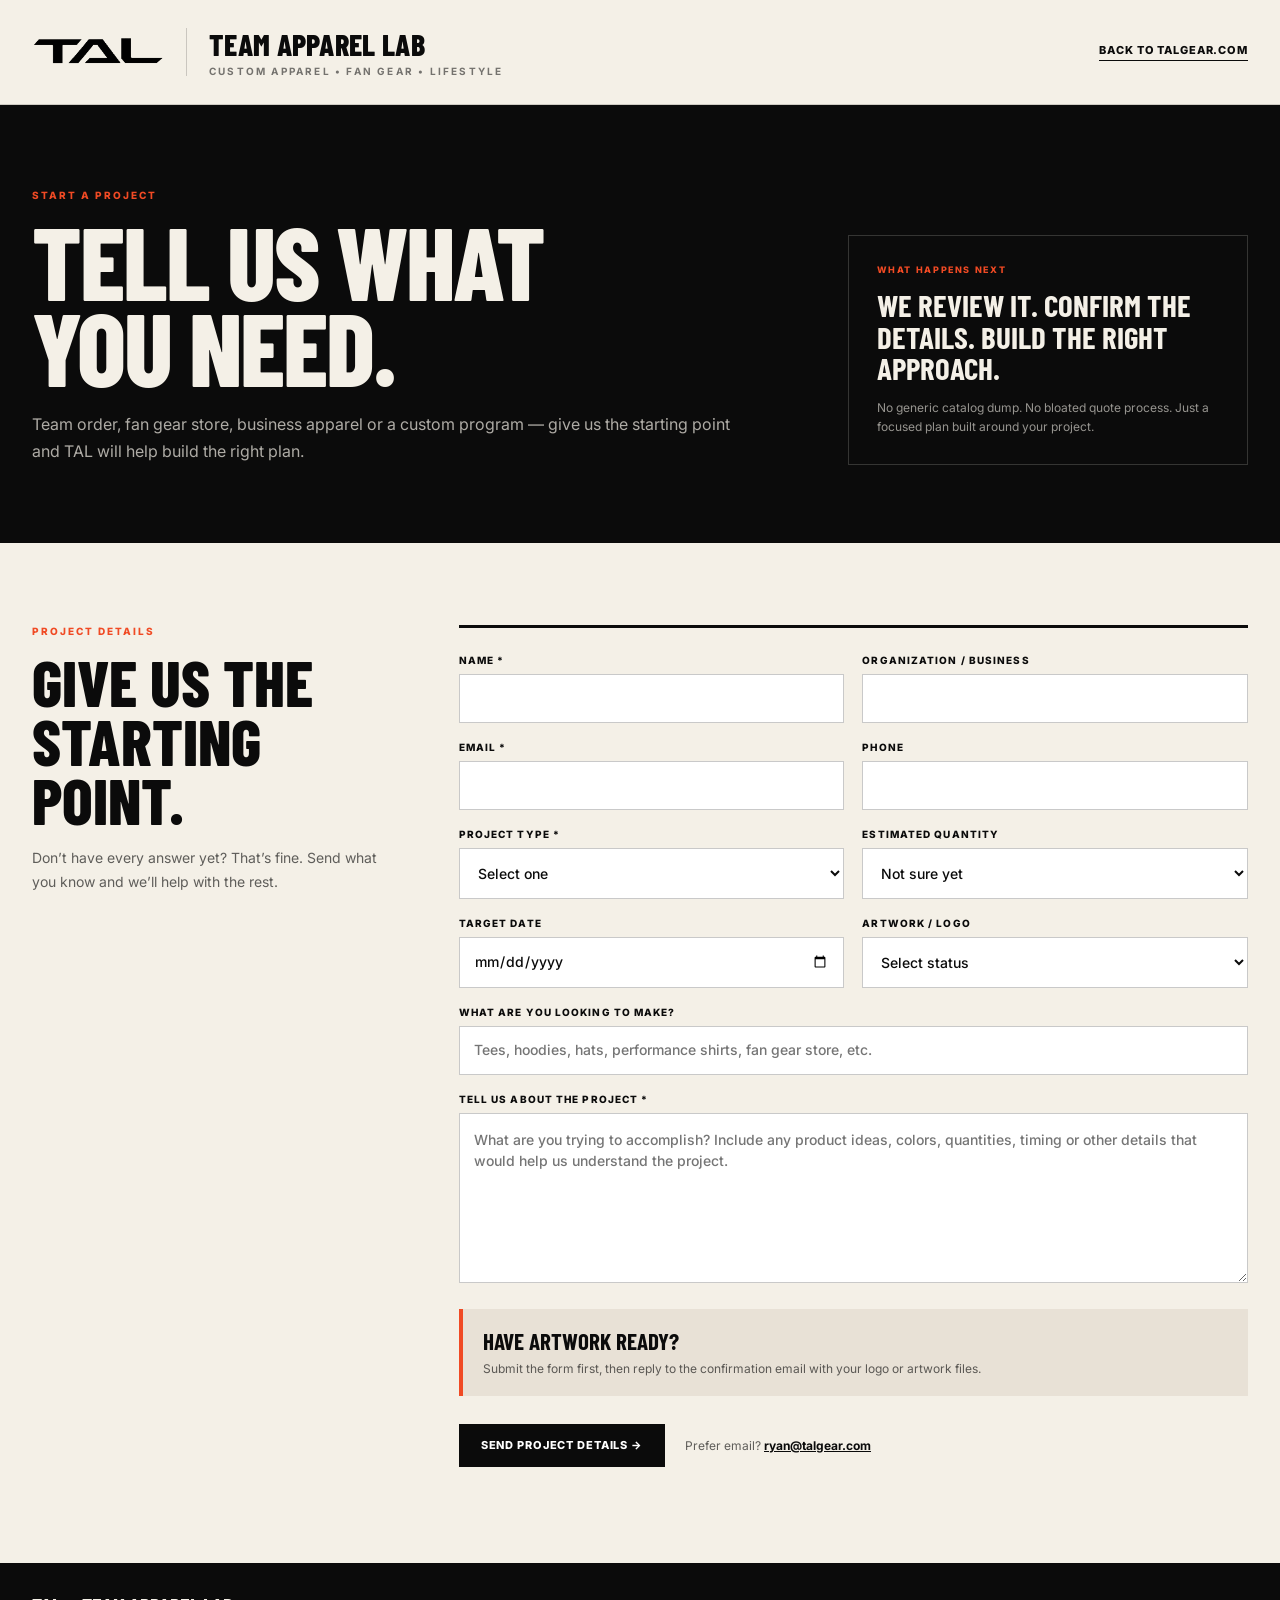
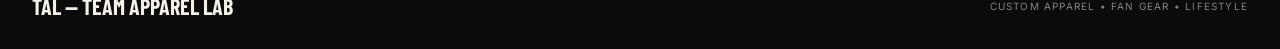
==== commit 055bb144: "Add files via upload" ====
--- a/index.html
+++ b/index.html
@@ -1,326 +1,563 @@
 <!DOCTYPE html>
 <html lang="en">
 <head>
-  <meta charset="UTF-8" />
-  <meta name="viewport" content="width=device-width, initial-scale=1.0" />
-  <meta name="theme-color" content="#0b0b0b" />
-  <title>TAL | The Apparel Lab — Custom Apparel, Fan Gear & Lifestyle</title>
-  <meta name="description" content="TAL — The Apparel Lab builds custom apparel, fan gear stores, team programs and lifestyle apparel for clubs, schools, businesses and communities." />
-  <meta property="og:title" content="TAL | The Apparel Lab" />
-  <meta property="og:description" content="Custom Apparel. Fan Gear. Lifestyle. Built local." />
-  <meta property="og:type" content="website" />
-  <meta property="og:url" content="https://talgear.com" />
+  <meta charset="UTF-8">
+  <meta name="viewport" content="width=device-width, initial-scale=1.0">
+  <title>Start a Project | TAL — Team Apparel Lab</title>
+  <meta name="description" content="Start a custom apparel, fan gear, team, school or business apparel project with TAL — Team Apparel Lab.">
+  <meta name="theme-color" content="#0b0b0b">
+  <link rel="icon" href="../assets/favicon.ico" sizes="any">
+  <link rel="icon" type="image/png" sizes="32x32" href="../assets/favicon-32x32.png">
+  <link rel="apple-touch-icon" href="../assets/apple-touch-icon.png">
   <link rel="preconnect" href="https://fonts.googleapis.com">
   <link rel="preconnect" href="https://fonts.gstatic.com" crossorigin>
-  <link href="https://fonts.googleapis.com/css2?family=Barlow+Condensed:wght@500;600;700;800;900&family=Inter:wght@400;500;600;700&display=swap" rel="stylesheet">
-  <link rel="stylesheet" href="styles.css" />
-  <link rel="icon" href="assets/favicon.ico" sizes="any">
-  <link rel="icon" type="image/png" sizes="32x32" href="assets/favicon-32x32.png">
-  <link rel="icon" type="image/png" sizes="16x16" href="assets/favicon-16x16.png">
-  <link rel="apple-touch-icon" sizes="180x180" href="assets/apple-touch-icon.png">
+  <link href="https://fonts.googleapis.com/css2?family=Barlow+Condensed:wght@500;600;700;800;900&family=Inter:wght@400;500;600;700;800&display=swap" rel="stylesheet">
+
+  <style>
+    :root {
+      --black:#0b0b0b;
+      --cream:#f4f0e7;
+      --stone:#e8e1d6;
+      --orange:#f04a24;
+      --line:rgba(11,11,11,.16);
+      --muted:rgba(11,11,11,.64);
+    }
+
+    *{box-sizing:border-box}
+    html{scroll-behavior:smooth}
+    body{
+      margin:0;
+      background:var(--cream);
+      color:var(--black);
+      font-family:"Inter",Arial,sans-serif;
+      -webkit-font-smoothing:antialiased;
+    }
+
+    a{color:inherit}
+    img{max-width:100%;display:block}
+
+    .shell{
+      width:min(1380px,calc(100% - 64px));
+      margin:0 auto;
+    }
+
+    .site-header{
+      background:var(--cream);
+      border-bottom:1px solid var(--line);
+    }
+
+    .header-inner{
+      min-height:104px;
+      display:flex;
+      align-items:center;
+      justify-content:space-between;
+      gap:32px;
+    }
+
+    .brand{
+      display:flex;
+      align-items:center;
+      gap:22px;
+      text-decoration:none;
+    }
+
+    .brand-logo{
+      width:132px;
+      height:auto;
+      object-fit:contain;
+    }
+
+    .brand-divider{
+      width:1px;
+      height:48px;
+      background:rgba(11,11,11,.18);
+    }
+
+    .brand-copy{
+      display:flex;
+      flex-direction:column;
+      line-height:1;
+    }
+
+    .brand-copy strong{
+      font-family:"Barlow Condensed",sans-serif;
+      font-size:30px;
+      font-weight:800;
+      letter-spacing:.01em;
+    }
+
+    .brand-copy span{
+      margin-top:7px;
+      font-size:10px;
+      font-weight:700;
+      letter-spacing:.22em;
+      color:rgba(11,11,11,.55);
+      text-transform:uppercase;
+    }
+
+    .header-back{
+      font-size:11px;
+      font-weight:800;
+      letter-spacing:.08em;
+      text-decoration:none;
+      text-transform:uppercase;
+      border-bottom:1px solid var(--black);
+      padding-bottom:3px;
+    }
+
+    .hero{
+      background:var(--black);
+      color:var(--cream);
+      padding:84px 0 78px;
+    }
+
+    .hero-grid{
+      display:grid;
+      grid-template-columns:minmax(0,1.3fr) minmax(320px,.7fr);
+      gap:72px;
+      align-items:end;
+    }
+
+    .eyebrow{
+      display:block;
+      margin-bottom:16px;
+      color:var(--orange);
+      font-size:10px;
+      font-weight:800;
+      letter-spacing:.2em;
+      text-transform:uppercase;
+    }
+
+    h1,h2,h3,p{margin-top:0}
+    h1{
+      margin-bottom:22px;
+      font-family:"Barlow Condensed",sans-serif;
+      font-size:clamp(70px,8vw,118px);
+      line-height:.84;
+      font-weight:800;
+      letter-spacing:-.02em;
+      text-transform:uppercase;
+    }
+
+    .hero-copy>p{
+      max-width:720px;
+      margin-bottom:0;
+      color:rgba(244,240,231,.7);
+      font-size:16px;
+      line-height:1.7;
+    }
+
+    .next-card{
+      border:1px solid rgba(244,240,231,.18);
+      padding:28px;
+    }
+
+    .next-card small{
+      display:block;
+      margin-bottom:14px;
+      color:var(--orange);
+      font-size:9px;
+      font-weight:800;
+      letter-spacing:.18em;
+      text-transform:uppercase;
+    }
+
+    .next-card strong{
+      display:block;
+      margin-bottom:14px;
+      font-family:"Barlow Condensed",sans-serif;
+      font-size:31px;
+      line-height:1.02;
+      font-weight:700;
+      text-transform:uppercase;
+    }
+
+    .next-card p{
+      margin-bottom:0;
+      color:rgba(244,240,231,.6);
+      font-size:12px;
+      line-height:1.6;
+    }
+
+    .form-section{
+      padding:82px 0 96px;
+    }
+
+    .form-grid{
+      display:grid;
+      grid-template-columns:minmax(260px,.62fr) minmax(0,1.38fr);
+      gap:72px;
+      align-items:start;
+    }
+
+    .form-intro{
+      position:sticky;
+      top:32px;
+    }
+
+    .form-intro h2{
+      margin-bottom:16px;
+      font-family:"Barlow Condensed",sans-serif;
+      font-size:clamp(48px,5vw,72px);
+      line-height:.92;
+      font-weight:800;
+      text-transform:uppercase;
+    }
+
+    .form-intro p{
+      max-width:390px;
+      margin-bottom:0;
+      color:var(--muted);
+      font-size:14px;
+      line-height:1.7;
+    }
+
+    form{
+      border-top:3px solid var(--black);
+      padding-top:26px;
+    }
+
+    .row{
+      display:grid;
+      grid-template-columns:1fr 1fr;
+      gap:18px;
+      margin-bottom:18px;
+    }
+
+    label{
+      display:block;
+    }
+
+    label>span{
+      display:block;
+      margin-bottom:8px;
+      font-size:10px;
+      font-weight:800;
+      letter-spacing:.11em;
+      text-transform:uppercase;
+    }
+
+    input,select,textarea{
+      display:block;
+      width:100%;
+      border:1px solid rgba(11,11,11,.22);
+      border-radius:0;
+      background:#fff;
+      color:var(--black);
+      padding:15px 14px;
+      font:500 14px/1.2 "Inter",Arial,sans-serif;
+      appearance:auto;
+    }
+
+    input:focus,select:focus,textarea:focus{
+      outline:none;
+      border-color:var(--black);
+      box-shadow:0 0 0 1px var(--black);
+    }
+
+    textarea{
+      min-height:170px;
+      resize:vertical;
+      line-height:1.5;
+    }
+
+    .full{
+      margin-bottom:18px;
+    }
+
+    .art-note{
+      margin:26px 0 28px;
+      padding:18px 20px;
+      border-left:4px solid var(--orange);
+      background:var(--stone);
+    }
+
+    .art-note strong{
+      display:block;
+      margin-bottom:4px;
+      font-family:"Barlow Condensed",sans-serif;
+      font-size:23px;
+      text-transform:uppercase;
+    }
+
+    .art-note p{
+      margin:0;
+      color:var(--muted);
+      font-size:12px;
+      line-height:1.6;
+    }
+
+    .submit-row{
+      display:flex;
+      align-items:center;
+      gap:20px;
+      flex-wrap:wrap;
+    }
+
+    button{
+      border:0;
+      border-radius:0;
+      background:var(--black);
+      color:#fff;
+      padding:16px 22px;
+      font:800 11px/1 "Inter",Arial,sans-serif;
+      letter-spacing:.08em;
+      text-transform:uppercase;
+      cursor:pointer;
+    }
+
+    button:hover{
+      background:#222;
+    }
+
+    .direct-email{
+      margin:0;
+      color:var(--muted);
+      font-size:12px;
+    }
+
+    .direct-email a{
+      color:var(--black);
+      font-weight:700;
+    }
+
+    .footer{
+      background:var(--black);
+      color:var(--cream);
+      padding:30px 0;
+    }
+
+    .footer-inner{
+      display:flex;
+      align-items:center;
+      justify-content:space-between;
+      gap:24px;
+    }
+
+    .footer strong{
+      font-family:"Barlow Condensed",sans-serif;
+      font-size:22px;
+      text-transform:uppercase;
+    }
+
+    .footer span{
+      color:rgba(244,240,231,.52);
+      font-size:10px;
+      letter-spacing:.12em;
+      text-transform:uppercase;
+    }
+
+    .success{
+      padding:46px 0;
+    }
+
+    .success h2{
+      font-family:"Barlow Condensed",sans-serif;
+      font-size:64px;
+      line-height:.95;
+      text-transform:uppercase;
+    }
+
+    .success p{
+      max-width:620px;
+      color:var(--muted);
+      line-height:1.7;
+    }
+
+    .success a{
+      display:inline-block;
+      margin-top:8px;
+      background:var(--black);
+      color:#fff;
+      padding:16px 20px;
+      text-decoration:none;
+      font-size:11px;
+      font-weight:800;
+      letter-spacing:.08em;
+      text-transform:uppercase;
+    }
+
+    @media (max-width:900px){
+      .shell{width:min(100% - 40px,1380px)}
+      .header-inner{min-height:86px}
+      .brand-logo{width:105px}
+      .brand-copy strong{font-size:24px}
+      .hero-grid,.form-grid{grid-template-columns:1fr;gap:38px}
+      .form-intro{position:static}
+      .hero{padding:66px 0 60px}
+    }
+
+    @media (max-width:650px){
+      .brand-divider,.brand-copy{display:none}
+      .header-back{font-size:10px}
+      h1{font-size:64px}
+      .form-section{padding:56px 0 68px}
+      .row{grid-template-columns:1fr}
+      .next-card{padding:22px}
+      .footer-inner{align-items:flex-start;flex-direction:column}
+    }
+  </style>
 </head>
+
 <body>
-  <div class="announcement">CUSTOM APPAREL • FAN GEAR • TAL LIFESTYLE</div>
-
   <header class="site-header">
-    <a class="brand" href="#top" aria-label="TAL — The Apparel Lab home">
-      <img class="brand-logo" src="assets/tal-logo.png" alt="TAL" onerror="this.style.display='none';document.querySelector('.brand-fallback').style.display='block'">
-      <span class="brand-fallback">TAL</span>
-      <span class="brand-name"><strong>THE APPAREL LAB</strong><small>CUSTOM APPAREL • FAN GEAR • LIFESTYLE</small></span>
-    </a>
-    <button class="menu-toggle" aria-label="Open menu" aria-expanded="false">MENU</button>
-    <nav class="nav-links">
-      <a href="#lifestyle">Lifestyle</a>
-      <a href="#services">Services</a>
-      <a href="#fan-gear">Fan Gear</a>
-      <a href="#work">Work</a>
-      <a href="#why-tal">Why TAL</a>
-      <a href="start-a-project/" class="nav-cta">Start a Project</a>
-    </nav>
+    <div class="shell header-inner">
+      <a class="brand" href="../" aria-label="TAL — Team Apparel Lab home">
+        <img class="brand-logo" src="../assets/tal-logo.png" alt="TAL">
+        <span class="brand-divider"></span>
+        <span class="brand-copy">
+          <strong>TEAM APPAREL LAB</strong>
+          <span>CUSTOM APPAREL • FAN GEAR • LIFESTYLE</span>
+        </span>
+      </a>
+      <a class="header-back" href="../">Back to talgear.com</a>
+    </div>
   </header>
 
-  <main id="top">
+  <main>
     <section class="hero">
-      <div class="hero-content">
-        <p class="eyebrow">TAL / THE APPAREL LAB</p>
-        <h1>YOUR BRAND.<br><span>BETTER GEAR.</span><br>DONE RIGHT.</h1>
-        <p class="hero-copy">Custom apparel, fan gear and lifestyle pieces built for clubs, schools, businesses and people who care what they wear.</p>
-        <div class="hero-actions">
-          <a href="start-a-project/" class="btn btn-primary">Start Your Project</a>
-          <a href="#lifestyle" class="btn btn-secondary">Explore TAL Lifestyle</a>
+      <div class="shell hero-grid">
+        <div class="hero-copy">
+          <span class="eyebrow">START A PROJECT</span>
+          <h1>Tell us what<br>you need.</h1>
+          <p>Team order, fan gear store, business apparel or a custom program — give us the starting point and TAL will help build the right plan.</p>
         </div>
-        <div class="hero-proof">
-          <span>LOCAL PRODUCTION</span><i></i><span>CURATED PRODUCTS</span><i></i><span>HANDS-ON SERVICE</span>
-        </div>
-      </div>
-
-      <div class="hero-photo hero-showcase" aria-label="TAL Lifestyle Barrels Greater Than Excuses shirt">
-        <img src="assets/tal-showcase-barrels-excuses.png" alt="TAL Barrels Greater Than Excuses lifestyle shirt at a baseball field" />
-        <div class="photo-tag"><span>TAL LIFESTYLE</span><strong>BARRELS &gt; EXCUSES</strong></div>
+
+        <aside class="next-card">
+          <small>WHAT HAPPENS NEXT</small>
+          <strong>We review it. Confirm the details. Build the right approach.</strong>
+          <p>No generic catalog dump. No bloated quote process. Just a focused plan built around your project.</p>
+        </aside>
       </div>
     </section>
 
-    
-
-    
-
-    
-
-    
-
-    
-
-    
-
-  
-
-
-    
-
-    
-
-    
-  
-  
-
-  <section class="trust-strip" aria-label="TAL capabilities">
-      <span>LOCAL PRODUCTION</span><i></i><span>CLUB STORES</span><i></i><span>TEAM ORDERS</span><i></i><span>BUSINESS APPAREL</span><i></i><span>PARTNER PROGRAMS</span>
-    </section>
-
-<section class="lifestyle-section" id="lifestyle">
-    <div class="section-shell lifestyle-shell">
-      <div class="lifestyle-copy">
-        <span class="eyebrow">TAL LIFESTYLE</span>
-        <h2>Baseball culture.<br>Built for everywhere else.</h2>
-        <p>TAL originals designed for game days, restaurants, weekends and everywhere in between.</p>
-        <a class="button button-dark button-disabled" href="#" aria-disabled="true">SHOP TAL — COMING SOON</a>
-      </div>
-
-      <div class="lifestyle-grid" aria-label="TAL Lifestyle collection preview">
-        <article class="lifestyle-card lifestyle-product-card">
-          <div class="lifestyle-product-image">
-            <img src="assets/caught-looking-lifestyle.png" alt="Caught Looking TAL lifestyle tee">
-            <span class="lifestyle-product-number">01</span>
-          </div>
-          <div class="lifestyle-product-meta">
-            <strong>CAUGHT LOOKING</strong>
-            <span>COMING SOON</span>
-          </div>
-          <p>Vintage baseball typography with a contrasting backwards K. Built for game days and everything after.</p>
-        </article>
-
-        <article class="lifestyle-card lifestyle-product-card">
-          <div class="lifestyle-product-image">
-            <img src="assets/baseball-weather-hoodie.png" alt="Baseball Weather TAL hoodie">
-            <span class="lifestyle-product-number">02</span>
-          </div>
-          <div class="lifestyle-product-meta">
-            <strong>BASEBALL WEATHER</strong>
-            <span>COMING SOON</span>
-          </div>
-          <p>A clean statement hoodie for cool mornings, late innings and everyday wear.</p>
-        </article>
-
-        <article class="lifestyle-card lifestyle-product-card">
-          <div class="lifestyle-product-image">
-            <img src="assets/barrels-excuses-lifestyle.png" alt="Barrels Greater Than Excuses TAL lifestyle tee">
-            <span class="lifestyle-product-number">03</span>
-          </div>
-          <div class="lifestyle-product-meta">
-            <strong>BARRELS &gt; EXCUSES</strong>
-            <span>COMING SOON</span>
-          </div>
-          <p>Vintage baseball mindset graphic on a midnight navy tee. Built for the field, stands and everywhere after.</p>
-        </article>
-      </div>
-    </div>
-  </section>
-
-<section id="services" class="section services">
-      <div class="section-heading split-heading">
-        <div>
-          <p class="eyebrow">WHAT WE DO</p>
-          <h2>One apparel partner.<br>Multiple ways to work.</h2>
+    <section class="form-section">
+      <div class="shell form-grid">
+        <div class="form-intro">
+          <span class="eyebrow">PROJECT DETAILS</span>
+          <h2>Give us the starting point.</h2>
+          <p>Don’t have every answer yet? That’s fine. Send what you know and we’ll help with the rest.</p>
         </div>
-        <p>Whether you need a single team order, a club-wide fan gear storefront or branded apparel for your business, TAL builds the program around your audience—not the other way around.</p>
-      </div>
-
-      <div class="service-grid">
-        <article class="service-card featured">
-          <span class="number">01</span>
-          <h3>Fan Gear Stores</h3>
-          <p>Club-logo-forward stores with a focused assortment families can understand and products they actually want.</p>
-          <a href="#fan-gear">Explore fan gear →</a>
-        </article>
-        <article class="service-card">
-          <span class="number">02</span>
-          <h3>Team + School Orders</h3>
-          <p>Training tees, spirit wear, staff gear, event shirts and program apparel with consistent production standards.</p>
-        </article>
-        <article class="service-card">
-          <span class="number">03</span>
-          <h3>Business Apparel</h3>
-          <p>Staff shirts, branded workwear, event apparel and merchandise that represents the business—not just the uniform.</p>
-        </article>
-        <article class="service-card">
-          <span class="number">04</span>
-          <h3>Custom Programs</h3>
-          <p>Sponsored-team programs, large runs, recurring orders and partner solutions built around real operational needs.</p>
-        </article>
-      </div>
-    </section>
-
-<section id="fan-gear" class="section fan-gear-section">
-      <div class="fan-copy">
-        <p class="eyebrow">TAL FAN GEAR</p>
-        <h2>Your logo stays the hero.</h2>
-        <p>Our fan gear model starts with the identity people already care about: yours. We build a clean core assortment around the club mark, then selectively add premium and lifestyle pieces where they make sense.</p>
-        <div class="feature-list">
-          <div><b>01</b><span><strong>Core essentials</strong>Tees, hoodies, hats and performance pieces.</span></div>
-          <div><b>02</b><span><strong>Premium upgrades</strong>Better blanks and elevated decoration options.</span></div>
-          <div><b>03</b><span><strong>Lifestyle layer</strong>Selective TAL-style pieces that expand the store.</span></div>
-          <div><b>04</b><span><strong>Simple storefront</strong>A focused shopping experience for families.</span></div>
-        </div>
-        <a href="#contact" class="text-link">Talk to TAL about your club →</a>
-      </div>
-      <div class="fan-visual photo-collage">
-        <figure class="collage-main collage-main-bills"><img src="assets/global-brew-bills-mafia.png" alt="Global Brew Bills Mafia lifestyle shirt" /><figcaption>RETAIL + FAN CULTURE / GLOBAL BREW</figcaption></figure>
-        <figure class="collage-small"><img src="assets/global-brew-daaaa-beers.png" alt="Global Brew Chicago Daaaa Beers retail shirt" /><figcaption>LIFESTYLE + RETAIL</figcaption></figure>
-      </div>
-    </section>
-
-<section id="work" class="section work-section">
-      <div class="section-heading">
-        <p class="eyebrow">SELECTED WORK + PROGRAMS</p>
-        <h2>Built for real organizations.</h2>
-        <p>Early TAL work already spans school teams, sponsored club programs and retail apparel—exactly the mix the brand is being built to serve.</p>
-        <div class="client-proof">SCHOOL TEAMS <i></i> YOUTH CLUBS <i></i> LOCAL BUSINESSES <i></i> SPONSORED PROGRAMS</div>
-      </div>
-
-      <div class="work-grid photo-work-grid">
-        <article class="work-card photo-card">
-          <img src="assets/lincoln-football-shirt.png" alt="Lincoln Wildcats Football shirt" />
-          <div class="work-copy"><span class="project-type">TEAM + SCHOOL</span><h3>Lincoln Middle School Football</h3><p>Performance apparel designed around the school mark and produced as a clean, repeatable team order.</p></div>
-        </article>
-        <article class="work-card photo-card">
-          <img src="assets/lincoln-baseball-shirt.png" alt="Lincoln Wildcats Baseball shirt" />
-          <div class="work-copy"><span class="project-type">TEAM + SCHOOL</span><h3>Lincoln Wildcats Baseball</h3><p>Club-logo-forward performance apparel with a simple athletic presentation built for players and families.</p></div>
-        </article>
-        <article class="work-card photo-card landscape-card">
-          <img src="assets/global-brew-sundays.png" alt="Global Brew Sundays on Tap retail apparel" />
-          <div class="work-copy"><span class="project-type">RETAIL + HOSPITALITY</span><h3>Global Brew — Sundays on Tap</h3><p>Game-day retail apparel that turns the bar's personality into merchandise customers want to wear.</p></div>
-        </article>
-        <article class="work-card photo-card landscape-card">
-          <img src="assets/global-brew-daaaa-beers.png" alt="Global Brew Chicago Daaaa Beers retail apparel" />
-          <div class="work-copy"><span class="project-type">LIFESTYLE DROP</span><h3>Global Brew — Chicago Daaaa Beers</h3><p>A playful local retail piece that shows how TAL can extend a brand beyond standard logo apparel.</p></div>
-        </article>
-      </div>
-      <p class="work-note">Real TAL project imagery shown with approved customer and team marks.</p>
-    </section>
-
-<section class="from-lab-section" id="from-the-lab">
-    <div class="section-shell from-lab-shell">
-      <div class="from-lab-header">
-        <span class="eyebrow">FROM THE LAB</span>
-        <h2>Designed. Pressed.<br>Packed. Right here.</h2>
-        <p>Real orders. Real production. From one-off lifestyle pieces to full club and team runs, TAL handles the work locally from artwork through delivery.</p>
-      </div>
-
-      <div class="from-lab-grid">
-        <figure class="from-lab-card from-lab-card-large">
-          <img src="assets/bills-mafia-production.jpg" alt="Bills Mafia transfer positioned on a blue shirt at the heat press">
-          <figcaption>
-            <span>01</span>
-            <strong>ON PRESS</strong>
-            <p>Artwork positioned, checked and ready for production.</p>
-          </figcaption>
-        </figure>
-
-        <figure class="from-lab-card">
-          <img src="assets/scout-shirt-production.jpg" alt="Scout team shirt with transfer positioned for production">
-          <figcaption>
-            <span>02</span>
-            <strong>CLUB PRODUCTION</strong>
-            <p>Repeatable decoration for team and club programs.</p>
-          </figcaption>
-        </figure>
-
-        <figure class="from-lab-card">
-          <img src="assets/illinois-tigers-box.jpg" alt="Finished Illinois Tigers apparel packed in a shipping box">
-          <figcaption>
-            <span>03</span>
-            <strong>READY TO DELIVER</strong>
-            <p>Finished orders packed and ready to get in the hands of your people.</p>
-          </figcaption>
-        </figure>
-      </div>
-    </div>
-  </section>
-
-<section id="why-tal" class="section why-tal">
-      <div class="why-copy">
-        <p class="eyebrow">WHY TAL</p>
-        <h2>Local service without the small-shop limitations.</h2>
-        <p>TAL is being built to combine hands-on local service with disciplined production, smart sourcing and modern storefront options.</p>
-        <div class="metrics">
-          <div><strong>CURATED</strong><span>Product assortments that make sense.</span></div>
-          <div><strong>FLEXIBLE</strong><span>Bulk orders, stores and partner programs.</span></div>
-          <div><strong>RESPONSIVE</strong><span>A real person managing the project.</span></div>
-        </div>
-      </div>
-      <div class="why-visual">
-        <img src="assets/illinois-tigers-box.jpg" alt="Finished Illinois Tigers Baseball apparel order packed by TAL" />
-        <div class="manifesto compact">
-          <span>TAL / REAL ORDERS</span>
-          <h3>BUILT HERE.<br>EARNED EVERY DAY.</h3>
-          <p>From artwork approval to finished stacks, TAL manages the details that turn a design into a dependable apparel program.</p>
-          <div class="rule"></div>
-          <small>LOCAL PRODUCTION • ORGANIZED FULFILLMENT • HANDS-ON SERVICE</small>
-        </div>
-      </div>
-    </section>
-
-<section id="contact" class="final-cta">
-      <div class="final-cta-copy">
-        <p class="eyebrow">START A PROJECT</p>
-        <h2>Bring us the idea.<br>We'll build the apparel plan.</h2>
-        <p>Team order, fan gear store, business apparel or something custom — start with the basics and TAL will help build the right approach.</p>
-      </div>
-      <div class="final-cta-action">
-        <a href="start-a-project/" class="btn btn-primary">Start a Project →</a>
-        <span>Prefer email? <a href="mailto:ryan@talgear.com">ryan@talgear.com</a></span>
+
+        <form id="project-form" action="https://api.web3forms.com/submit" method="POST">
+          <input type="hidden" name="access_key" value="8bf89171-8e86-49d8-bbdc-9a513361ef2a">
+          <input type="hidden" name="subject" value="New TAL Project Inquiry">
+          <input type="hidden" name="from_name" value="TAL Website">
+          <input type="hidden" name="redirect" value="https://talgear.com/start-a-project/?submitted=1">
+
+          <div class="row">
+            <label>
+              <span>Name *</span>
+              <input type="text" name="name" required autocomplete="name">
+            </label>
+            <label>
+              <span>Organization / Business</span>
+              <input type="text" name="organization" autocomplete="organization">
+            </label>
+          </div>
+
+          <div class="row">
+            <label>
+              <span>Email *</span>
+              <input type="email" name="email" required autocomplete="email">
+            </label>
+            <label>
+              <span>Phone</span>
+              <input type="tel" name="phone" autocomplete="tel">
+            </label>
+          </div>
+
+          <div class="row">
+            <label>
+              <span>Project Type *</span>
+              <select name="project_type" required>
+                <option value="" selected disabled>Select one</option>
+                <option>Team / School Apparel</option>
+                <option>Fan Gear Store</option>
+                <option>Business Apparel</option>
+                <option>Custom Program</option>
+                <option>TAL Lifestyle / Wholesale</option>
+                <option>Other</option>
+              </select>
+            </label>
+
+            <label>
+              <span>Estimated Quantity</span>
+              <select name="estimated_quantity">
+                <option value="" selected>Not sure yet</option>
+                <option>1–24 pieces</option>
+                <option>25–49 pieces</option>
+                <option>50–99 pieces</option>
+                <option>100–249 pieces</option>
+                <option>250–499 pieces</option>
+                <option>500+ pieces</option>
+              </select>
+            </label>
+          </div>
+
+          <div class="row">
+            <label>
+              <span>Target Date</span>
+              <input type="date" name="target_date">
+            </label>
+
+            <label>
+              <span>Artwork / Logo</span>
+              <select name="artwork_status">
+                <option value="" selected>Select status</option>
+                <option>Artwork is ready</option>
+                <option>We have a logo, but need help preparing it</option>
+                <option>We need design help</option>
+                <option>Not sure yet</option>
+              </select>
+            </label>
+          </div>
+
+          <label class="full">
+            <span>What are you looking to make?</span>
+            <input type="text" name="garment_needs" placeholder="Tees, hoodies, hats, performance shirts, fan gear store, etc.">
+          </label>
+
+          <label class="full">
+            <span>Tell us about the project *</span>
+            <textarea name="project_notes" required placeholder="What are you trying to accomplish? Include any product ideas, colors, quantities, timing or other details that would help us understand the project."></textarea>
+          </label>
+
+          <div class="art-note">
+            <strong>Have artwork ready?</strong>
+            <p>Submit the form first, then reply to the confirmation email with your logo or artwork files.</p>
+          </div>
+
+          <div class="submit-row">
+            <button type="submit">SEND PROJECT DETAILS →</button>
+            <p class="direct-email">Prefer email? <a href="mailto:ryan@talgear.com">ryan@talgear.com</a></p>
+          </div>
+        </form>
       </div>
     </section>
   </main>
 
-  <footer>
-    <div class="footer-brand">
-      <img src="assets/tal-logo.png" alt="TAL" onerror="this.style.display='none'">
-      <div><strong>THE APPAREL LAB</strong><span>Custom Apparel • Fan Gear • Lifestyle</span></div>
+  <footer class="footer">
+    <div class="shell footer-inner">
+      <strong>TAL — TEAM APPAREL LAB</strong>
+      <span>CUSTOM APPAREL • FAN GEAR • LIFESTYLE</span>
     </div>
-    <div class="footer-right"><span>© 2026 TAL — THE APPAREL LAB</span><b>TALGEAR.COM</b></div>
   </footer>
 
   <script>
-    const toggle = document.querySelector('.menu-toggle');
-    const nav = document.querySelector('.nav-links');
-    toggle.addEventListener('click', () => {
-      const open = nav.classList.toggle('open');
-      toggle.setAttribute('aria-expanded', open ? 'true' : 'false');
-    });
-    nav.querySelectorAll('a').forEach(a => a.addEventListener('click', () => nav.classList.remove('open')));
-
-    document.getElementById('project-form').addEventListener('submit', function(e){
-      e.preventDefault();
-      const org = document.getElementById('org').value.trim();
-      const name = document.getElementById('name').value.trim();
-      const email = document.getElementById('email').value.trim();
-      const type = document.getElementById('project-type').value;
-      const notes = document.getElementById('notes').value.trim();
-      const subject = encodeURIComponent(`TAL Project Inquiry — ${org}`);
-      const body = encodeURIComponent(`Organization / Business: ${org}\nName: ${name}\nEmail: ${email}\nProject Type: ${type}\n\nProject Notes:\n${notes || 'No additional notes provided.'}`);
-      window.location.href = `mailto:sales@talgear.com?subject=${subject}&body=${body}`;
-    });
+    if (new URLSearchParams(window.location.search).get('submitted') === '1') {
+      const form = document.getElementById('project-form');
+      if (form) {
+        form.innerHTML = `
+          <div class="success">
+            <span class="eyebrow">PROJECT RECEIVED</span>
+            <h2>Thanks. We’ve got it.</h2>
+            <p>Your project details were submitted to TAL. We’ll review everything and follow up with the right next step.</p>
+            <a href="../">Back to talgear.com</a>
+          </div>
+        `;
+      }
+    }
   </script>
 </body>
 </html>
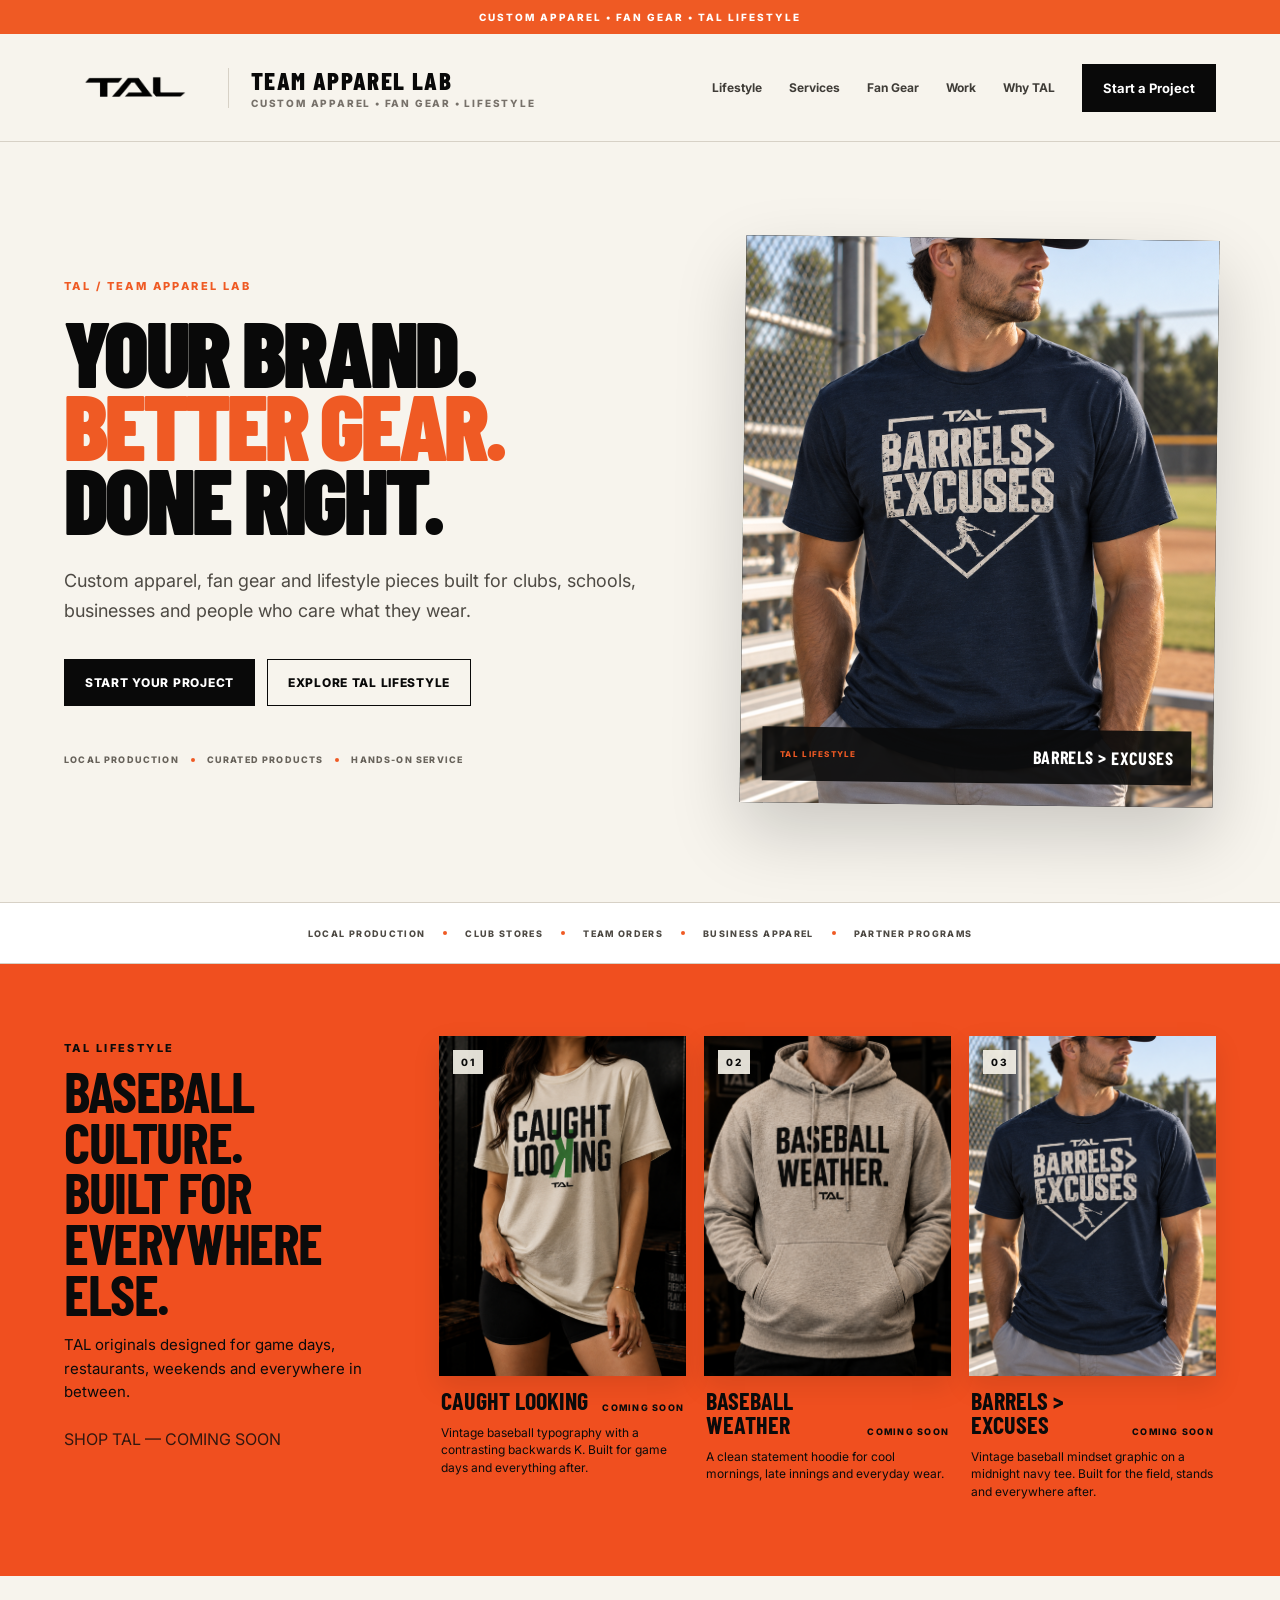
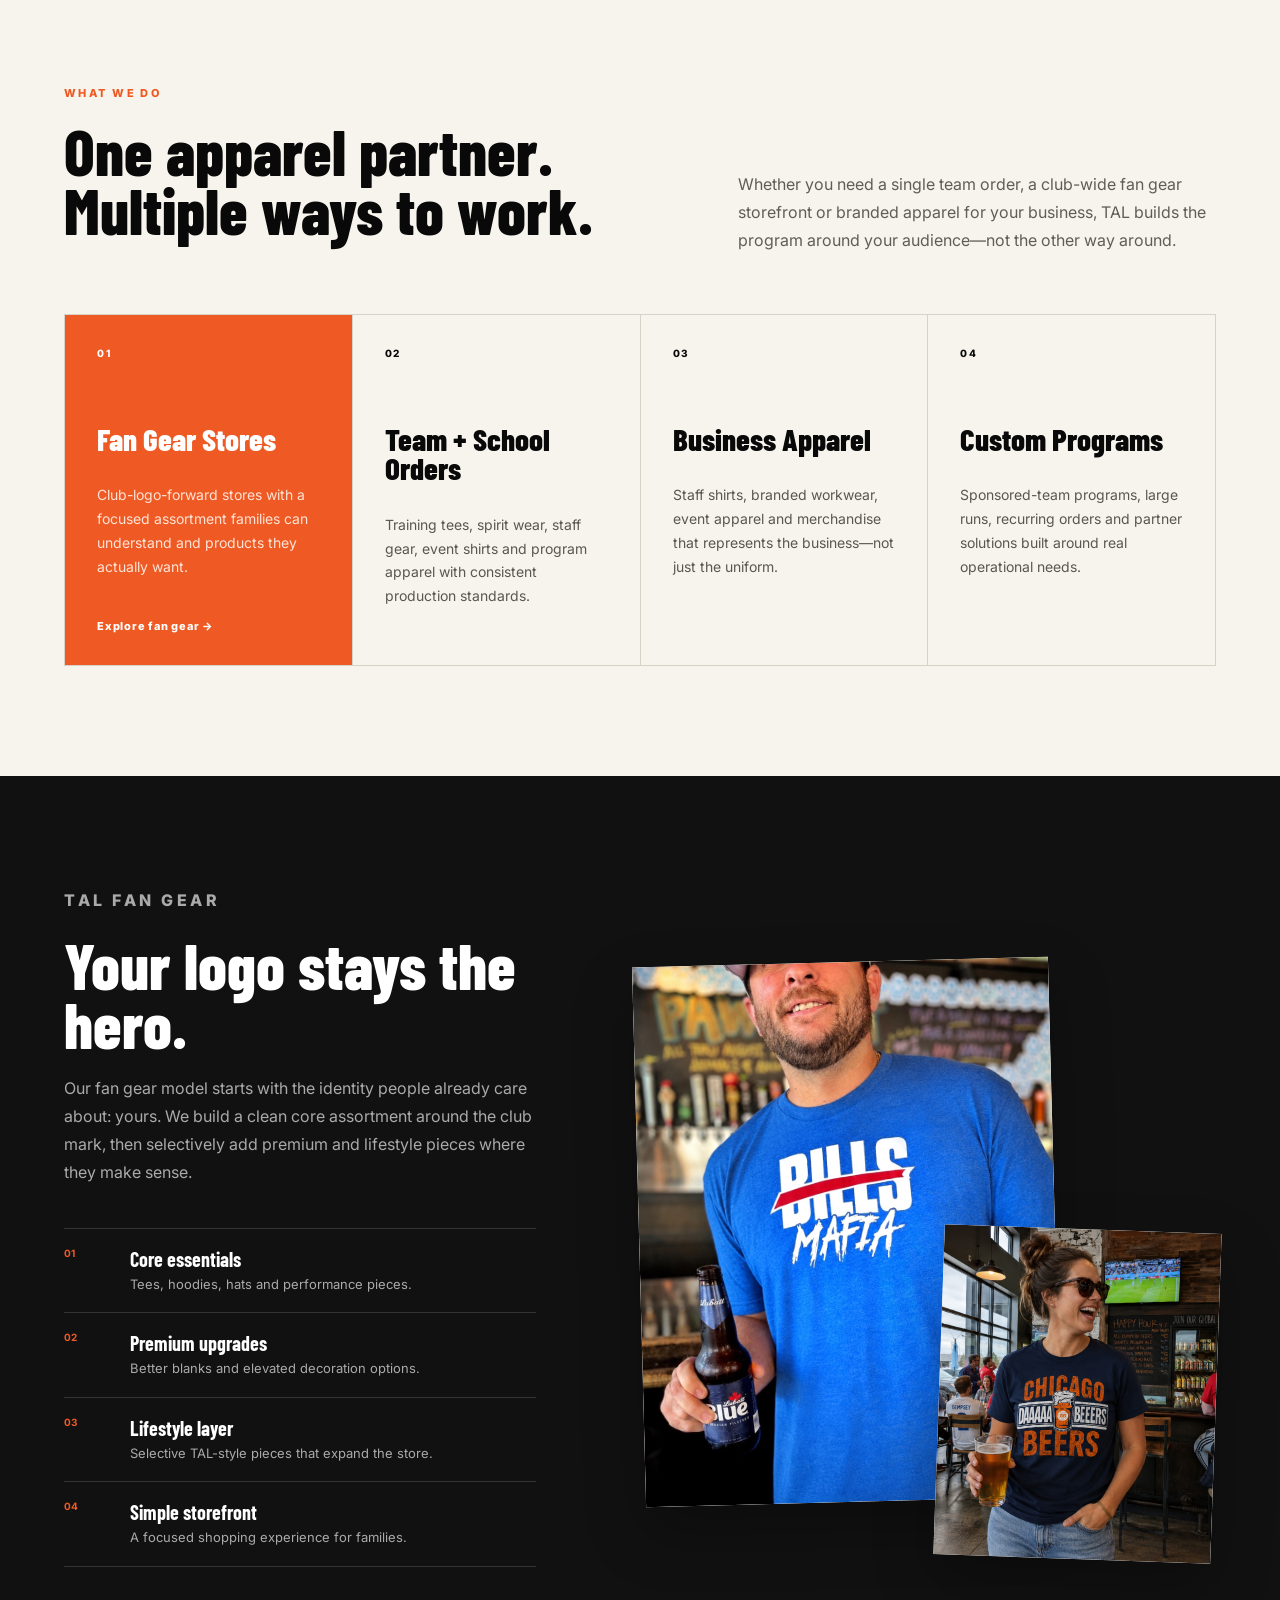
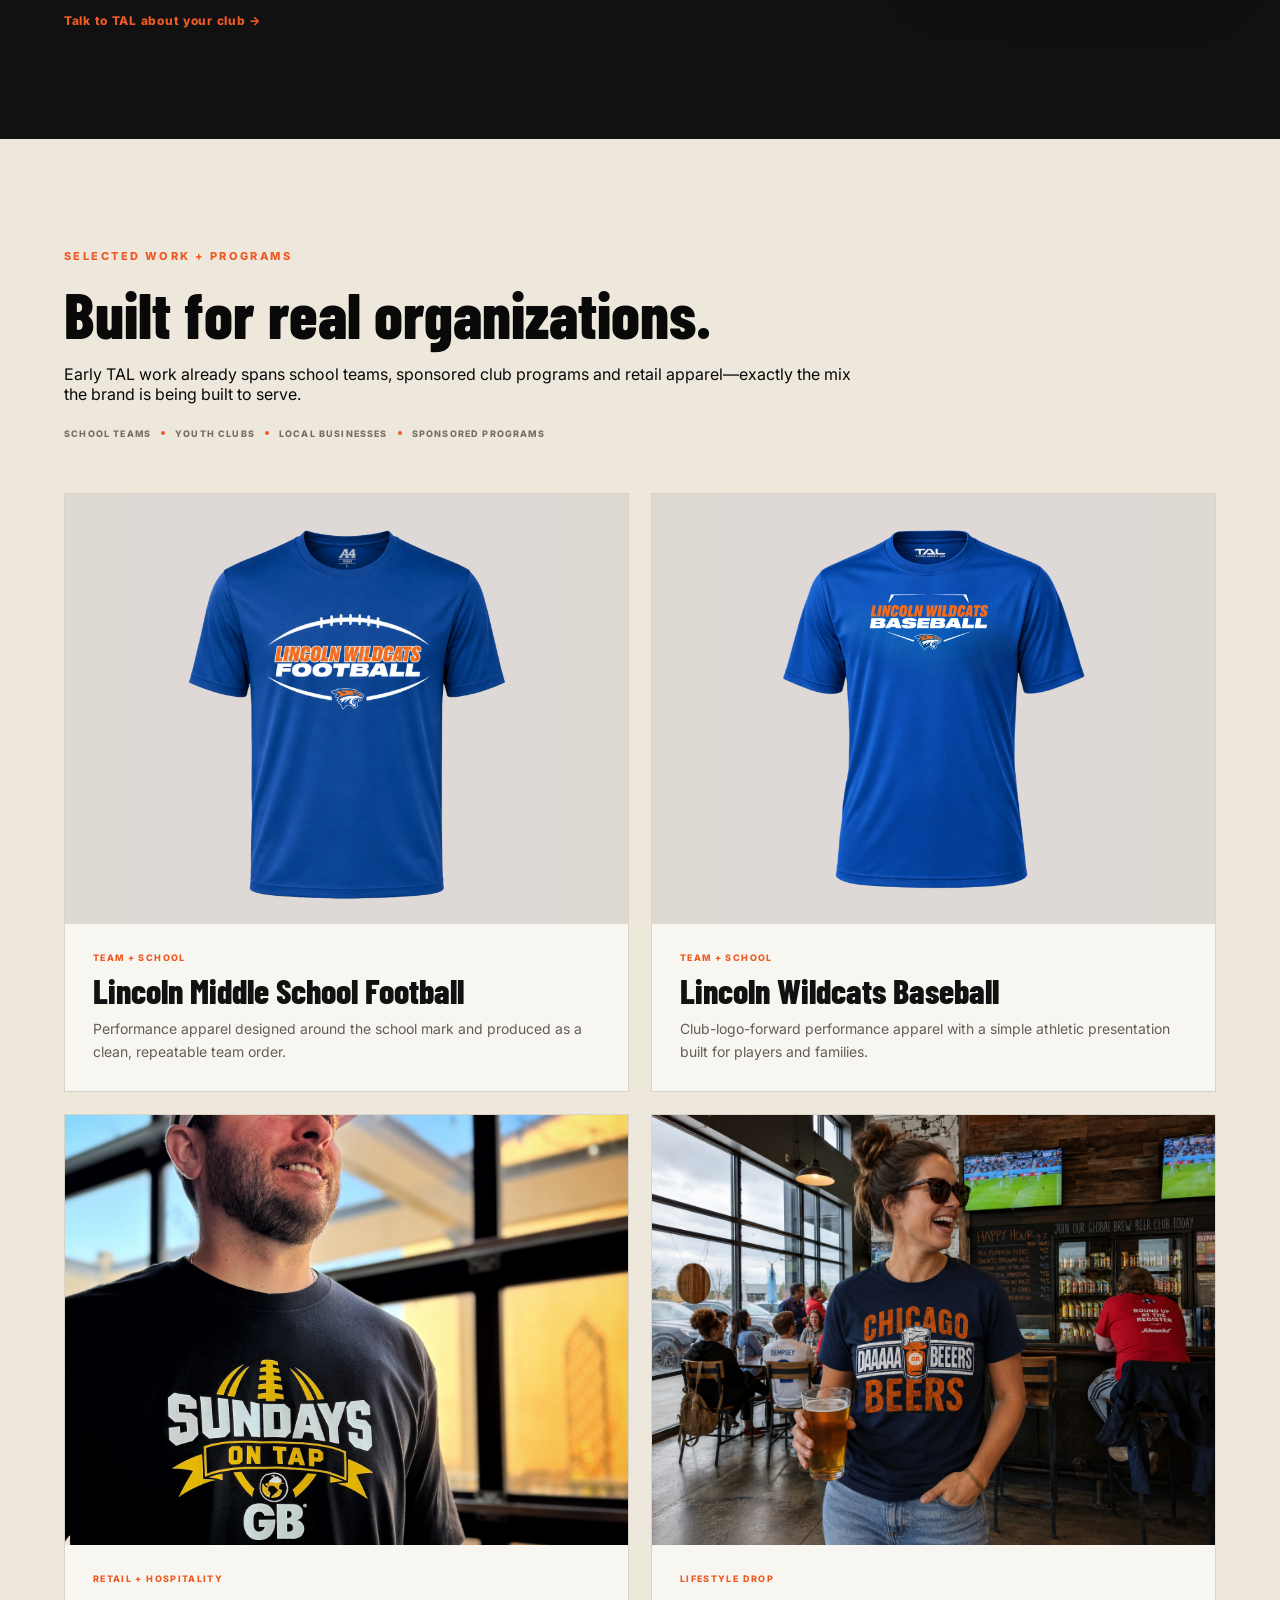
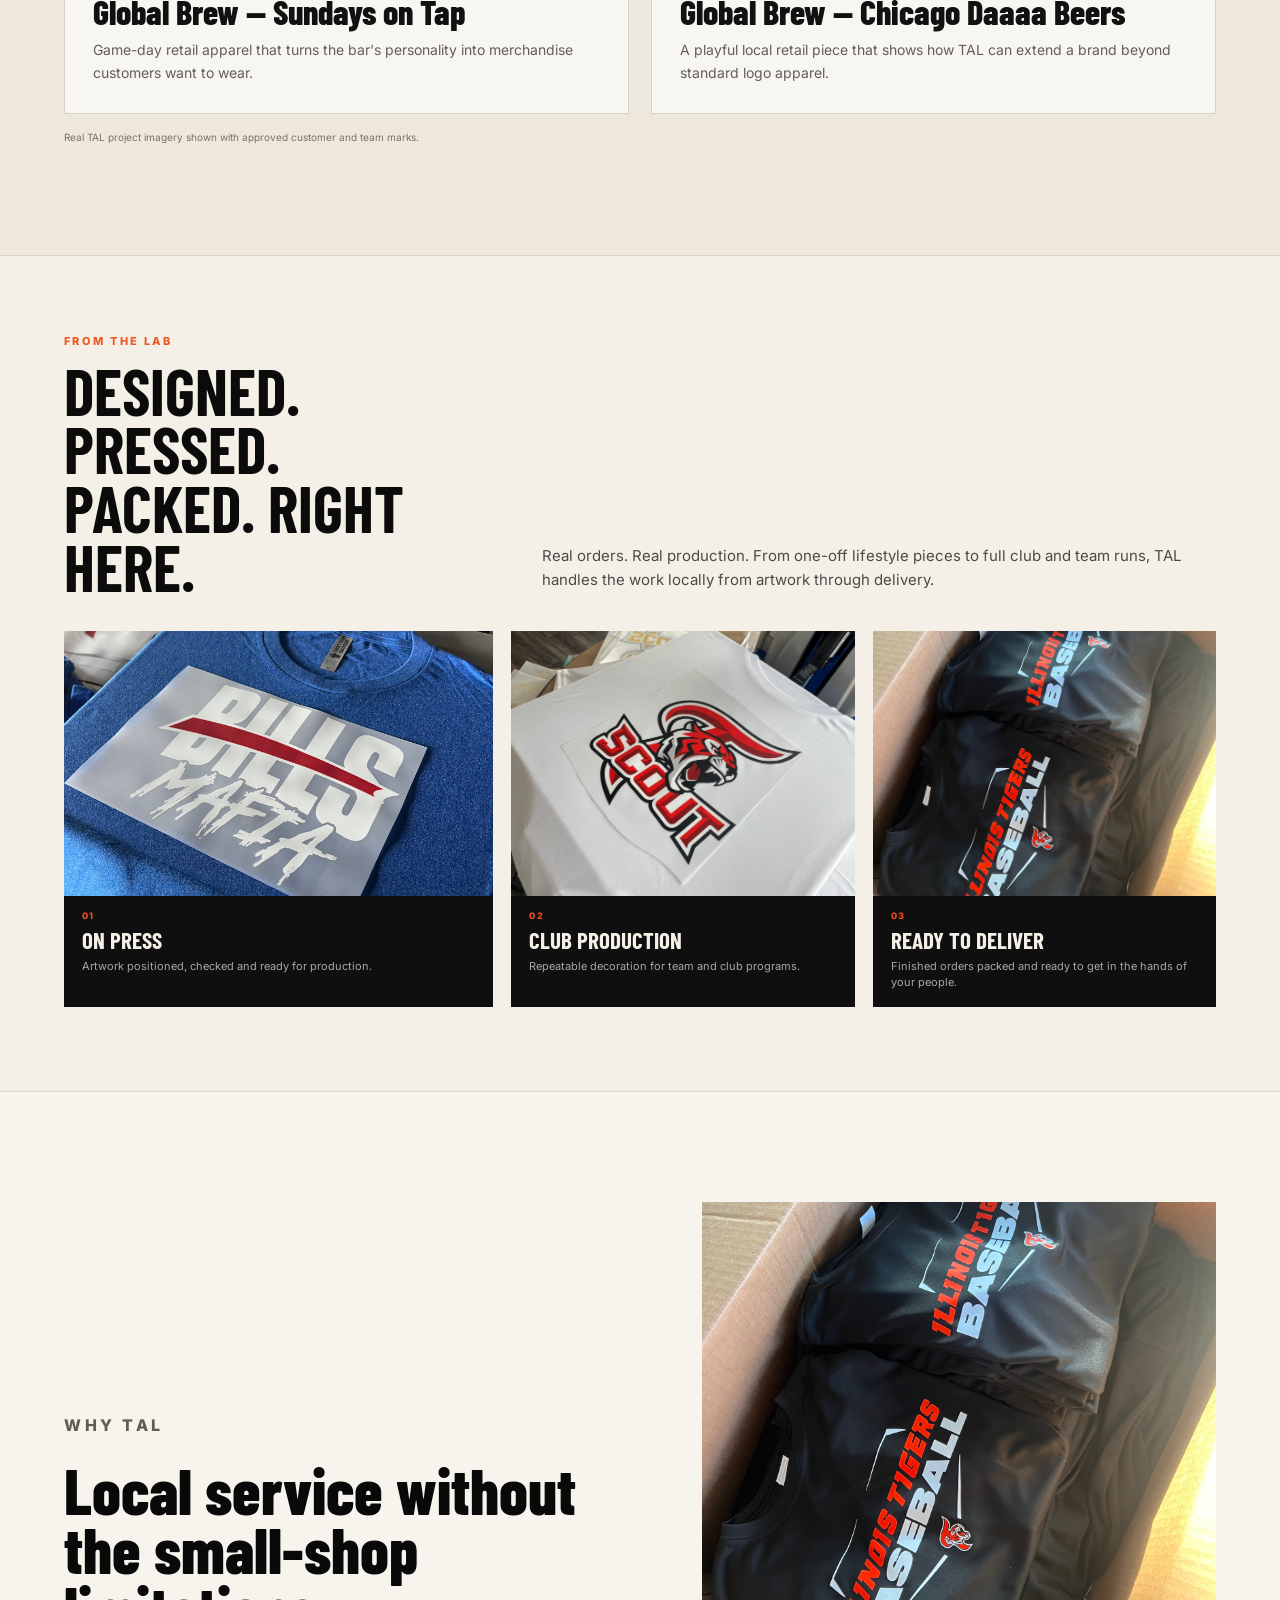
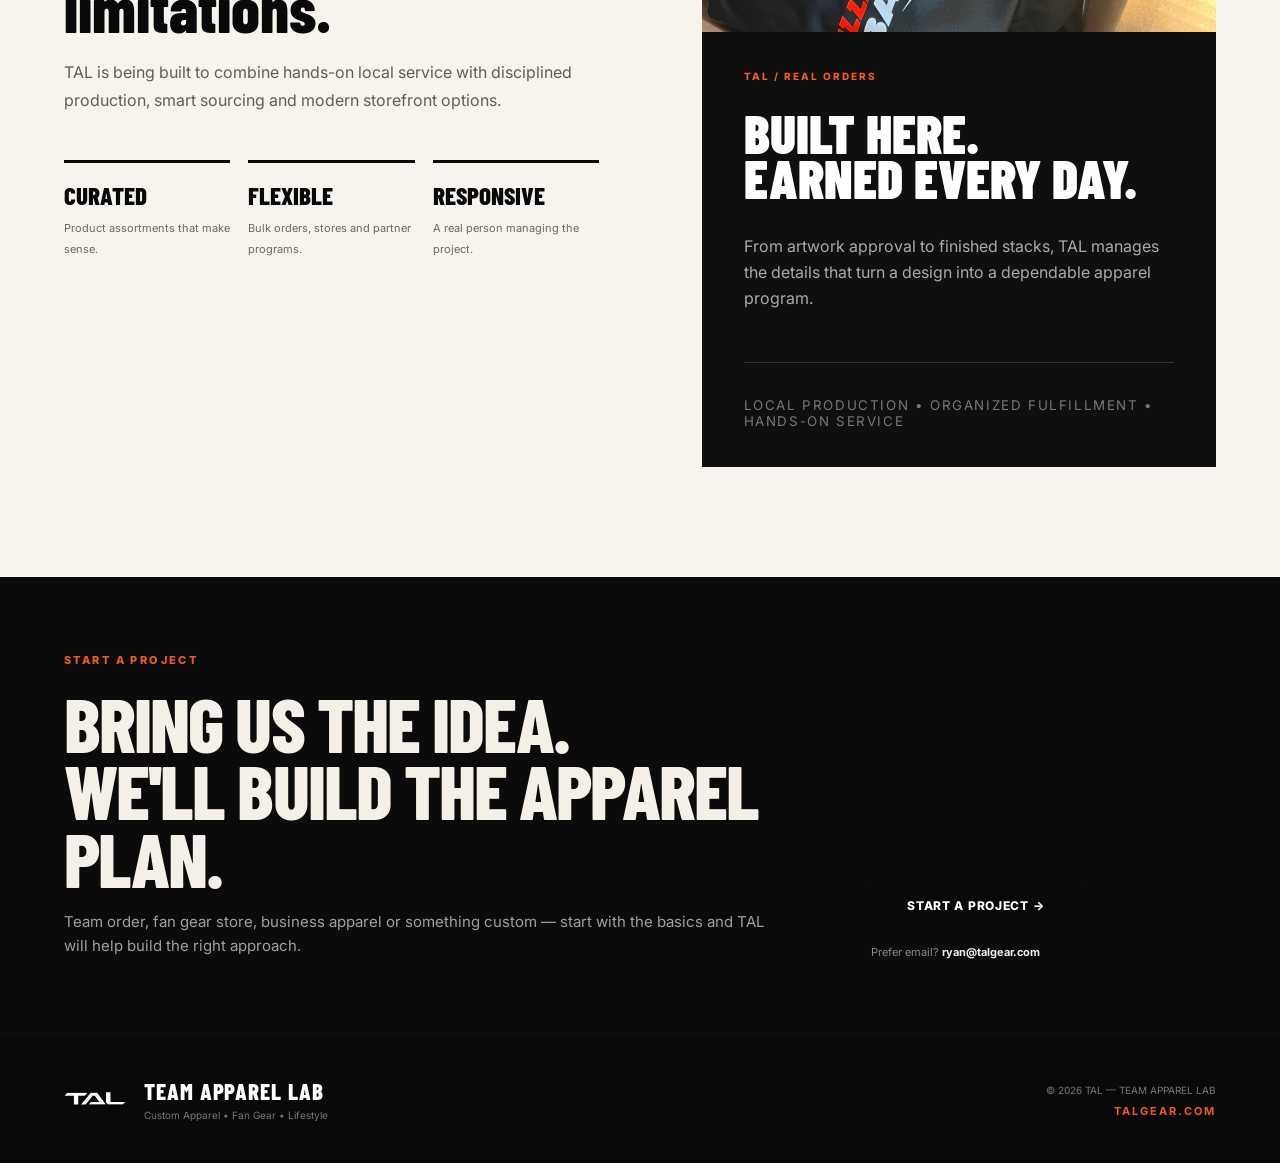
==== commit 8bb64ccf: "Add files via upload" ====
--- a/index.html
+++ b/index.html
@@ -1,563 +1,326 @@
 <!DOCTYPE html>
 <html lang="en">
 <head>
-  <meta charset="UTF-8">
-  <meta name="viewport" content="width=device-width, initial-scale=1.0">
-  <title>Start a Project | TAL — Team Apparel Lab</title>
-  <meta name="description" content="Start a custom apparel, fan gear, team, school or business apparel project with TAL — Team Apparel Lab.">
-  <meta name="theme-color" content="#0b0b0b">
-  <link rel="icon" href="../assets/favicon.ico" sizes="any">
-  <link rel="icon" type="image/png" sizes="32x32" href="../assets/favicon-32x32.png">
-  <link rel="apple-touch-icon" href="../assets/apple-touch-icon.png">
+  <meta charset="UTF-8" />
+  <meta name="viewport" content="width=device-width, initial-scale=1.0" />
+  <meta name="theme-color" content="#0b0b0b" />
+  <title>TAL | Team Apparel Lab — Custom Apparel, Fan Gear & Lifestyle</title>
+  <meta name="description" content="TAL — Team Apparel Lab builds custom apparel, fan gear stores, team programs and lifestyle apparel for teams, schools, businesses, clubs and organizations." />
+  <meta property="og:title" content="TAL | Team Apparel Lab" />
+  <meta property="og:description" content="Custom Apparel. Fan Gear. Lifestyle. Built local." />
+  <meta property="og:type" content="website" />
+  <meta property="og:url" content="https://talgear.com" />
   <link rel="preconnect" href="https://fonts.googleapis.com">
   <link rel="preconnect" href="https://fonts.gstatic.com" crossorigin>
-  <link href="https://fonts.googleapis.com/css2?family=Barlow+Condensed:wght@500;600;700;800;900&family=Inter:wght@400;500;600;700;800&display=swap" rel="stylesheet">
-
-  <style>
-    :root {
-      --black:#0b0b0b;
-      --cream:#f4f0e7;
-      --stone:#e8e1d6;
-      --orange:#f04a24;
-      --line:rgba(11,11,11,.16);
-      --muted:rgba(11,11,11,.64);
-    }
-
-    *{box-sizing:border-box}
-    html{scroll-behavior:smooth}
-    body{
-      margin:0;
-      background:var(--cream);
-      color:var(--black);
-      font-family:"Inter",Arial,sans-serif;
-      -webkit-font-smoothing:antialiased;
-    }
-
-    a{color:inherit}
-    img{max-width:100%;display:block}
-
-    .shell{
-      width:min(1380px,calc(100% - 64px));
-      margin:0 auto;
-    }
-
-    .site-header{
-      background:var(--cream);
-      border-bottom:1px solid var(--line);
-    }
-
-    .header-inner{
-      min-height:104px;
-      display:flex;
-      align-items:center;
-      justify-content:space-between;
-      gap:32px;
-    }
-
-    .brand{
-      display:flex;
-      align-items:center;
-      gap:22px;
-      text-decoration:none;
-    }
-
-    .brand-logo{
-      width:132px;
-      height:auto;
-      object-fit:contain;
-    }
-
-    .brand-divider{
-      width:1px;
-      height:48px;
-      background:rgba(11,11,11,.18);
-    }
-
-    .brand-copy{
-      display:flex;
-      flex-direction:column;
-      line-height:1;
-    }
-
-    .brand-copy strong{
-      font-family:"Barlow Condensed",sans-serif;
-      font-size:30px;
-      font-weight:800;
-      letter-spacing:.01em;
-    }
-
-    .brand-copy span{
-      margin-top:7px;
-      font-size:10px;
-      font-weight:700;
-      letter-spacing:.22em;
-      color:rgba(11,11,11,.55);
-      text-transform:uppercase;
-    }
-
-    .header-back{
-      font-size:11px;
-      font-weight:800;
-      letter-spacing:.08em;
-      text-decoration:none;
-      text-transform:uppercase;
-      border-bottom:1px solid var(--black);
-      padding-bottom:3px;
-    }
-
-    .hero{
-      background:var(--black);
-      color:var(--cream);
-      padding:84px 0 78px;
-    }
-
-    .hero-grid{
-      display:grid;
-      grid-template-columns:minmax(0,1.3fr) minmax(320px,.7fr);
-      gap:72px;
-      align-items:end;
-    }
-
-    .eyebrow{
-      display:block;
-      margin-bottom:16px;
-      color:var(--orange);
-      font-size:10px;
-      font-weight:800;
-      letter-spacing:.2em;
-      text-transform:uppercase;
-    }
-
-    h1,h2,h3,p{margin-top:0}
-    h1{
-      margin-bottom:22px;
-      font-family:"Barlow Condensed",sans-serif;
-      font-size:clamp(70px,8vw,118px);
-      line-height:.84;
-      font-weight:800;
-      letter-spacing:-.02em;
-      text-transform:uppercase;
-    }
-
-    .hero-copy>p{
-      max-width:720px;
-      margin-bottom:0;
-      color:rgba(244,240,231,.7);
-      font-size:16px;
-      line-height:1.7;
-    }
-
-    .next-card{
-      border:1px solid rgba(244,240,231,.18);
-      padding:28px;
-    }
-
-    .next-card small{
-      display:block;
-      margin-bottom:14px;
-      color:var(--orange);
-      font-size:9px;
-      font-weight:800;
-      letter-spacing:.18em;
-      text-transform:uppercase;
-    }
-
-    .next-card strong{
-      display:block;
-      margin-bottom:14px;
-      font-family:"Barlow Condensed",sans-serif;
-      font-size:31px;
-      line-height:1.02;
-      font-weight:700;
-      text-transform:uppercase;
-    }
-
-    .next-card p{
-      margin-bottom:0;
-      color:rgba(244,240,231,.6);
-      font-size:12px;
-      line-height:1.6;
-    }
-
-    .form-section{
-      padding:82px 0 96px;
-    }
-
-    .form-grid{
-      display:grid;
-      grid-template-columns:minmax(260px,.62fr) minmax(0,1.38fr);
-      gap:72px;
-      align-items:start;
-    }
-
-    .form-intro{
-      position:sticky;
-      top:32px;
-    }
-
-    .form-intro h2{
-      margin-bottom:16px;
-      font-family:"Barlow Condensed",sans-serif;
-      font-size:clamp(48px,5vw,72px);
-      line-height:.92;
-      font-weight:800;
-      text-transform:uppercase;
-    }
-
-    .form-intro p{
-      max-width:390px;
-      margin-bottom:0;
-      color:var(--muted);
-      font-size:14px;
-      line-height:1.7;
-    }
-
-    form{
-      border-top:3px solid var(--black);
-      padding-top:26px;
-    }
-
-    .row{
-      display:grid;
-      grid-template-columns:1fr 1fr;
-      gap:18px;
-      margin-bottom:18px;
-    }
-
-    label{
-      display:block;
-    }
-
-    label>span{
-      display:block;
-      margin-bottom:8px;
-      font-size:10px;
-      font-weight:800;
-      letter-spacing:.11em;
-      text-transform:uppercase;
-    }
-
-    input,select,textarea{
-      display:block;
-      width:100%;
-      border:1px solid rgba(11,11,11,.22);
-      border-radius:0;
-      background:#fff;
-      color:var(--black);
-      padding:15px 14px;
-      font:500 14px/1.2 "Inter",Arial,sans-serif;
-      appearance:auto;
-    }
-
-    input:focus,select:focus,textarea:focus{
-      outline:none;
-      border-color:var(--black);
-      box-shadow:0 0 0 1px var(--black);
-    }
-
-    textarea{
-      min-height:170px;
-      resize:vertical;
-      line-height:1.5;
-    }
-
-    .full{
-      margin-bottom:18px;
-    }
-
-    .art-note{
-      margin:26px 0 28px;
-      padding:18px 20px;
-      border-left:4px solid var(--orange);
-      background:var(--stone);
-    }
-
-    .art-note strong{
-      display:block;
-      margin-bottom:4px;
-      font-family:"Barlow Condensed",sans-serif;
-      font-size:23px;
-      text-transform:uppercase;
-    }
-
-    .art-note p{
-      margin:0;
-      color:var(--muted);
-      font-size:12px;
-      line-height:1.6;
-    }
-
-    .submit-row{
-      display:flex;
-      align-items:center;
-      gap:20px;
-      flex-wrap:wrap;
-    }
-
-    button{
-      border:0;
-      border-radius:0;
-      background:var(--black);
-      color:#fff;
-      padding:16px 22px;
-      font:800 11px/1 "Inter",Arial,sans-serif;
-      letter-spacing:.08em;
-      text-transform:uppercase;
-      cursor:pointer;
-    }
-
-    button:hover{
-      background:#222;
-    }
-
-    .direct-email{
-      margin:0;
-      color:var(--muted);
-      font-size:12px;
-    }
-
-    .direct-email a{
-      color:var(--black);
-      font-weight:700;
-    }
-
-    .footer{
-      background:var(--black);
-      color:var(--cream);
-      padding:30px 0;
-    }
-
-    .footer-inner{
-      display:flex;
-      align-items:center;
-      justify-content:space-between;
-      gap:24px;
-    }
-
-    .footer strong{
-      font-family:"Barlow Condensed",sans-serif;
-      font-size:22px;
-      text-transform:uppercase;
-    }
-
-    .footer span{
-      color:rgba(244,240,231,.52);
-      font-size:10px;
-      letter-spacing:.12em;
-      text-transform:uppercase;
-    }
-
-    .success{
-      padding:46px 0;
-    }
-
-    .success h2{
-      font-family:"Barlow Condensed",sans-serif;
-      font-size:64px;
-      line-height:.95;
-      text-transform:uppercase;
-    }
-
-    .success p{
-      max-width:620px;
-      color:var(--muted);
-      line-height:1.7;
-    }
-
-    .success a{
-      display:inline-block;
-      margin-top:8px;
-      background:var(--black);
-      color:#fff;
-      padding:16px 20px;
-      text-decoration:none;
-      font-size:11px;
-      font-weight:800;
-      letter-spacing:.08em;
-      text-transform:uppercase;
-    }
-
-    @media (max-width:900px){
-      .shell{width:min(100% - 40px,1380px)}
-      .header-inner{min-height:86px}
-      .brand-logo{width:105px}
-      .brand-copy strong{font-size:24px}
-      .hero-grid,.form-grid{grid-template-columns:1fr;gap:38px}
-      .form-intro{position:static}
-      .hero{padding:66px 0 60px}
-    }
-
-    @media (max-width:650px){
-      .brand-divider,.brand-copy{display:none}
-      .header-back{font-size:10px}
-      h1{font-size:64px}
-      .form-section{padding:56px 0 68px}
-      .row{grid-template-columns:1fr}
-      .next-card{padding:22px}
-      .footer-inner{align-items:flex-start;flex-direction:column}
-    }
-  </style>
+  <link href="https://fonts.googleapis.com/css2?family=Barlow+Condensed:wght@500;600;700;800;900&family=Inter:wght@400;500;600;700&display=swap" rel="stylesheet">
+  <link rel="stylesheet" href="styles.css" />
+  <link rel="icon" href="assets/favicon.ico" sizes="any">
+  <link rel="icon" type="image/png" sizes="32x32" href="assets/favicon-32x32.png">
+  <link rel="icon" type="image/png" sizes="16x16" href="assets/favicon-16x16.png">
+  <link rel="apple-touch-icon" sizes="180x180" href="assets/apple-touch-icon.png">
 </head>
-
 <body>
+  <div class="announcement">CUSTOM APPAREL • FAN GEAR • TAL LIFESTYLE</div>
+
   <header class="site-header">
-    <div class="shell header-inner">
-      <a class="brand" href="../" aria-label="TAL — Team Apparel Lab home">
-        <img class="brand-logo" src="../assets/tal-logo.png" alt="TAL">
-        <span class="brand-divider"></span>
-        <span class="brand-copy">
-          <strong>TEAM APPAREL LAB</strong>
-          <span>CUSTOM APPAREL • FAN GEAR • LIFESTYLE</span>
-        </span>
-      </a>
-      <a class="header-back" href="../">Back to talgear.com</a>
+    <a class="brand" href="#top" aria-label="TAL — Team Apparel Lab home">
+      <img class="brand-logo" src="assets/tal-logo.png" alt="TAL" onerror="this.style.display='none';document.querySelector('.brand-fallback').style.display='block'">
+      <span class="brand-fallback">TAL</span>
+      <span class="brand-name"><strong>TEAM APPAREL LAB</strong><small>CUSTOM APPAREL • FAN GEAR • LIFESTYLE</small></span>
+    </a>
+    <button class="menu-toggle" aria-label="Open menu" aria-expanded="false">MENU</button>
+    <nav class="nav-links">
+      <a href="#lifestyle">Lifestyle</a>
+      <a href="#services">Services</a>
+      <a href="#fan-gear">Fan Gear</a>
+      <a href="#work">Work</a>
+      <a href="#why-tal">Why TAL</a>
+      <a href="start-a-project/" class="nav-cta">Start a Project</a>
+    </nav>
+  </header>
+
+  <main id="top">
+    <section class="hero">
+      <div class="hero-content">
+        <p class="eyebrow">TAL / TEAM APPAREL LAB</p>
+        <h1>YOUR BRAND.<br><span>BETTER GEAR.</span><br>DONE RIGHT.</h1>
+        <p class="hero-copy">Custom apparel, fan gear and lifestyle pieces built for clubs, schools, businesses and people who care what they wear.</p>
+        <div class="hero-actions">
+          <a href="start-a-project/" class="btn btn-primary">Start Your Project</a>
+          <a href="#lifestyle" class="btn btn-secondary">Explore TAL Lifestyle</a>
+        </div>
+        <div class="hero-proof">
+          <span>LOCAL PRODUCTION</span><i></i><span>CURATED PRODUCTS</span><i></i><span>HANDS-ON SERVICE</span>
+        </div>
+      </div>
+
+      <div class="hero-photo hero-showcase" aria-label="TAL Lifestyle Barrels Greater Than Excuses shirt">
+        <img src="assets/tal-showcase-barrels-excuses.png" alt="TAL Barrels Greater Than Excuses lifestyle shirt at a baseball field" />
+        <div class="photo-tag"><span>TAL LIFESTYLE</span><strong>BARRELS &gt; EXCUSES</strong></div>
+      </div>
+    </section>
+
+    
+
+    
+
+    
+
+    
+
+    
+
+    
+
+  
+
+
+    
+
+    
+
+    
+  
+  
+
+  <section class="trust-strip" aria-label="TAL capabilities">
+      <span>LOCAL PRODUCTION</span><i></i><span>CLUB STORES</span><i></i><span>TEAM ORDERS</span><i></i><span>BUSINESS APPAREL</span><i></i><span>PARTNER PROGRAMS</span>
+    </section>
+
+<section class="lifestyle-section" id="lifestyle">
+    <div class="section-shell lifestyle-shell">
+      <div class="lifestyle-copy">
+        <span class="eyebrow">TAL LIFESTYLE</span>
+        <h2>Baseball culture.<br>Built for everywhere else.</h2>
+        <p>TAL originals designed for game days, restaurants, weekends and everywhere in between.</p>
+        <a class="button button-dark button-disabled" href="#" aria-disabled="true">SHOP TAL — COMING SOON</a>
+      </div>
+
+      <div class="lifestyle-grid" aria-label="TAL Lifestyle collection preview">
+        <article class="lifestyle-card lifestyle-product-card">
+          <div class="lifestyle-product-image">
+            <img src="assets/caught-looking-lifestyle.png" alt="Caught Looking TAL lifestyle tee">
+            <span class="lifestyle-product-number">01</span>
+          </div>
+          <div class="lifestyle-product-meta">
+            <strong>CAUGHT LOOKING</strong>
+            <span>COMING SOON</span>
+          </div>
+          <p>Vintage baseball typography with a contrasting backwards K. Built for game days and everything after.</p>
+        </article>
+
+        <article class="lifestyle-card lifestyle-product-card">
+          <div class="lifestyle-product-image">
+            <img src="assets/baseball-weather-hoodie.png" alt="Baseball Weather TAL hoodie">
+            <span class="lifestyle-product-number">02</span>
+          </div>
+          <div class="lifestyle-product-meta">
+            <strong>BASEBALL WEATHER</strong>
+            <span>COMING SOON</span>
+          </div>
+          <p>A clean statement hoodie for cool mornings, late innings and everyday wear.</p>
+        </article>
+
+        <article class="lifestyle-card lifestyle-product-card">
+          <div class="lifestyle-product-image">
+            <img src="assets/barrels-excuses-lifestyle.png" alt="Barrels Greater Than Excuses TAL lifestyle tee">
+            <span class="lifestyle-product-number">03</span>
+          </div>
+          <div class="lifestyle-product-meta">
+            <strong>BARRELS &gt; EXCUSES</strong>
+            <span>COMING SOON</span>
+          </div>
+          <p>Vintage baseball mindset graphic on a midnight navy tee. Built for the field, stands and everywhere after.</p>
+        </article>
+      </div>
     </div>
-  </header>
-
-  <main>
-    <section class="hero">
-      <div class="shell hero-grid">
-        <div class="hero-copy">
-          <span class="eyebrow">START A PROJECT</span>
-          <h1>Tell us what<br>you need.</h1>
-          <p>Team order, fan gear store, business apparel or a custom program — give us the starting point and TAL will help build the right plan.</p>
-        </div>
-
-        <aside class="next-card">
-          <small>WHAT HAPPENS NEXT</small>
-          <strong>We review it. Confirm the details. Build the right approach.</strong>
-          <p>No generic catalog dump. No bloated quote process. Just a focused plan built around your project.</p>
-        </aside>
-      </div>
-    </section>
-
-    <section class="form-section">
-      <div class="shell form-grid">
-        <div class="form-intro">
-          <span class="eyebrow">PROJECT DETAILS</span>
-          <h2>Give us the starting point.</h2>
-          <p>Don’t have every answer yet? That’s fine. Send what you know and we’ll help with the rest.</p>
-        </div>
-
-        <form id="project-form" action="https://api.web3forms.com/submit" method="POST">
-          <input type="hidden" name="access_key" value="8bf89171-8e86-49d8-bbdc-9a513361ef2a">
-          <input type="hidden" name="subject" value="New TAL Project Inquiry">
-          <input type="hidden" name="from_name" value="TAL Website">
-          <input type="hidden" name="redirect" value="https://talgear.com/start-a-project/?submitted=1">
-
-          <div class="row">
-            <label>
-              <span>Name *</span>
-              <input type="text" name="name" required autocomplete="name">
-            </label>
-            <label>
-              <span>Organization / Business</span>
-              <input type="text" name="organization" autocomplete="organization">
-            </label>
-          </div>
-
-          <div class="row">
-            <label>
-              <span>Email *</span>
-              <input type="email" name="email" required autocomplete="email">
-            </label>
-            <label>
-              <span>Phone</span>
-              <input type="tel" name="phone" autocomplete="tel">
-            </label>
-          </div>
-
-          <div class="row">
-            <label>
-              <span>Project Type *</span>
-              <select name="project_type" required>
-                <option value="" selected disabled>Select one</option>
-                <option>Team / School Apparel</option>
-                <option>Fan Gear Store</option>
-                <option>Business Apparel</option>
-                <option>Custom Program</option>
-                <option>TAL Lifestyle / Wholesale</option>
-                <option>Other</option>
-              </select>
-            </label>
-
-            <label>
-              <span>Estimated Quantity</span>
-              <select name="estimated_quantity">
-                <option value="" selected>Not sure yet</option>
-                <option>1–24 pieces</option>
-                <option>25–49 pieces</option>
-                <option>50–99 pieces</option>
-                <option>100–249 pieces</option>
-                <option>250–499 pieces</option>
-                <option>500+ pieces</option>
-              </select>
-            </label>
-          </div>
-
-          <div class="row">
-            <label>
-              <span>Target Date</span>
-              <input type="date" name="target_date">
-            </label>
-
-            <label>
-              <span>Artwork / Logo</span>
-              <select name="artwork_status">
-                <option value="" selected>Select status</option>
-                <option>Artwork is ready</option>
-                <option>We have a logo, but need help preparing it</option>
-                <option>We need design help</option>
-                <option>Not sure yet</option>
-              </select>
-            </label>
-          </div>
-
-          <label class="full">
-            <span>What are you looking to make?</span>
-            <input type="text" name="garment_needs" placeholder="Tees, hoodies, hats, performance shirts, fan gear store, etc.">
-          </label>
-
-          <label class="full">
-            <span>Tell us about the project *</span>
-            <textarea name="project_notes" required placeholder="What are you trying to accomplish? Include any product ideas, colors, quantities, timing or other details that would help us understand the project."></textarea>
-          </label>
-
-          <div class="art-note">
-            <strong>Have artwork ready?</strong>
-            <p>Submit the form first, then reply to the confirmation email with your logo or artwork files.</p>
-          </div>
-
-          <div class="submit-row">
-            <button type="submit">SEND PROJECT DETAILS →</button>
-            <p class="direct-email">Prefer email? <a href="mailto:ryan@talgear.com">ryan@talgear.com</a></p>
-          </div>
-        </form>
+  </section>
+
+<section id="services" class="section services">
+      <div class="section-heading split-heading">
+        <div>
+          <p class="eyebrow">WHAT WE DO</p>
+          <h2>One apparel partner.<br>Multiple ways to work.</h2>
+        </div>
+        <p>Whether you need a single team order, a club-wide fan gear storefront or branded apparel for your business, TAL builds the program around your audience—not the other way around.</p>
+      </div>
+
+      <div class="service-grid">
+        <article class="service-card featured">
+          <span class="number">01</span>
+          <h3>Fan Gear Stores</h3>
+          <p>Club-logo-forward stores with a focused assortment families can understand and products they actually want.</p>
+          <a href="#fan-gear">Explore fan gear →</a>
+        </article>
+        <article class="service-card">
+          <span class="number">02</span>
+          <h3>Team + School Orders</h3>
+          <p>Training tees, spirit wear, staff gear, event shirts and program apparel with consistent production standards.</p>
+        </article>
+        <article class="service-card">
+          <span class="number">03</span>
+          <h3>Business Apparel</h3>
+          <p>Staff shirts, branded workwear, event apparel and merchandise that represents the business—not just the uniform.</p>
+        </article>
+        <article class="service-card">
+          <span class="number">04</span>
+          <h3>Custom Programs</h3>
+          <p>Sponsored-team programs, large runs, recurring orders and partner solutions built around real operational needs.</p>
+        </article>
+      </div>
+    </section>
+
+<section id="fan-gear" class="section fan-gear-section">
+      <div class="fan-copy">
+        <p class="eyebrow">TAL FAN GEAR</p>
+        <h2>Your logo stays the hero.</h2>
+        <p>Our fan gear model starts with the identity people already care about: yours. We build a clean core assortment around the club mark, then selectively add premium and lifestyle pieces where they make sense.</p>
+        <div class="feature-list">
+          <div><b>01</b><span><strong>Core essentials</strong>Tees, hoodies, hats and performance pieces.</span></div>
+          <div><b>02</b><span><strong>Premium upgrades</strong>Better blanks and elevated decoration options.</span></div>
+          <div><b>03</b><span><strong>Lifestyle layer</strong>Selective TAL-style pieces that expand the store.</span></div>
+          <div><b>04</b><span><strong>Simple storefront</strong>A focused shopping experience for families.</span></div>
+        </div>
+        <a href="#contact" class="text-link">Talk to TAL about your club →</a>
+      </div>
+      <div class="fan-visual photo-collage">
+        <figure class="collage-main collage-main-bills"><img src="assets/global-brew-bills-mafia.png" alt="Global Brew Bills Mafia lifestyle shirt" /><figcaption>RETAIL + FAN CULTURE / GLOBAL BREW</figcaption></figure>
+        <figure class="collage-small"><img src="assets/global-brew-daaaa-beers.png" alt="Global Brew Chicago Daaaa Beers retail shirt" /><figcaption>LIFESTYLE + RETAIL</figcaption></figure>
+      </div>
+    </section>
+
+<section id="work" class="section work-section">
+      <div class="section-heading">
+        <p class="eyebrow">SELECTED WORK + PROGRAMS</p>
+        <h2>Built for real organizations.</h2>
+        <p>Early TAL work already spans school teams, sponsored club programs and retail apparel—exactly the mix the brand is being built to serve.</p>
+        <div class="client-proof">SCHOOL TEAMS <i></i> YOUTH CLUBS <i></i> LOCAL BUSINESSES <i></i> SPONSORED PROGRAMS</div>
+      </div>
+
+      <div class="work-grid photo-work-grid">
+        <article class="work-card photo-card">
+          <img src="assets/lincoln-football-shirt.png" alt="Lincoln Wildcats Football shirt" />
+          <div class="work-copy"><span class="project-type">TEAM + SCHOOL</span><h3>Lincoln Middle School Football</h3><p>Performance apparel designed around the school mark and produced as a clean, repeatable team order.</p></div>
+        </article>
+        <article class="work-card photo-card">
+          <img src="assets/lincoln-baseball-shirt.png" alt="Lincoln Wildcats Baseball shirt" />
+          <div class="work-copy"><span class="project-type">TEAM + SCHOOL</span><h3>Lincoln Wildcats Baseball</h3><p>Club-logo-forward performance apparel with a simple athletic presentation built for players and families.</p></div>
+        </article>
+        <article class="work-card photo-card landscape-card">
+          <img src="assets/global-brew-sundays.png" alt="Global Brew Sundays on Tap retail apparel" />
+          <div class="work-copy"><span class="project-type">RETAIL + HOSPITALITY</span><h3>Global Brew — Sundays on Tap</h3><p>Game-day retail apparel that turns the bar's personality into merchandise customers want to wear.</p></div>
+        </article>
+        <article class="work-card photo-card landscape-card">
+          <img src="assets/global-brew-daaaa-beers.png" alt="Global Brew Chicago Daaaa Beers retail apparel" />
+          <div class="work-copy"><span class="project-type">LIFESTYLE DROP</span><h3>Global Brew — Chicago Daaaa Beers</h3><p>A playful local retail piece that shows how TAL can extend a brand beyond standard logo apparel.</p></div>
+        </article>
+      </div>
+      <p class="work-note">Real TAL project imagery shown with approved customer and team marks.</p>
+    </section>
+
+<section class="from-lab-section" id="from-the-lab">
+    <div class="section-shell from-lab-shell">
+      <div class="from-lab-header">
+        <span class="eyebrow">FROM THE LAB</span>
+        <h2>Designed. Pressed.<br>Packed. Right here.</h2>
+        <p>Real orders. Real production. From one-off lifestyle pieces to full club and team runs, TAL handles the work locally from artwork through delivery.</p>
+      </div>
+
+      <div class="from-lab-grid">
+        <figure class="from-lab-card from-lab-card-large">
+          <img src="assets/bills-mafia-production.jpg" alt="Bills Mafia transfer positioned on a blue shirt at the heat press">
+          <figcaption>
+            <span>01</span>
+            <strong>ON PRESS</strong>
+            <p>Artwork positioned, checked and ready for production.</p>
+          </figcaption>
+        </figure>
+
+        <figure class="from-lab-card">
+          <img src="assets/scout-shirt-production.jpg" alt="Scout team shirt with transfer positioned for production">
+          <figcaption>
+            <span>02</span>
+            <strong>CLUB PRODUCTION</strong>
+            <p>Repeatable decoration for team and club programs.</p>
+          </figcaption>
+        </figure>
+
+        <figure class="from-lab-card">
+          <img src="assets/illinois-tigers-box.jpg" alt="Finished Illinois Tigers apparel packed in a shipping box">
+          <figcaption>
+            <span>03</span>
+            <strong>READY TO DELIVER</strong>
+            <p>Finished orders packed and ready to get in the hands of your people.</p>
+          </figcaption>
+        </figure>
+      </div>
+    </div>
+  </section>
+
+<section id="why-tal" class="section why-tal">
+      <div class="why-copy">
+        <p class="eyebrow">WHY TAL</p>
+        <h2>Local service without the small-shop limitations.</h2>
+        <p>TAL is being built to combine hands-on local service with disciplined production, smart sourcing and modern storefront options.</p>
+        <div class="metrics">
+          <div><strong>CURATED</strong><span>Product assortments that make sense.</span></div>
+          <div><strong>FLEXIBLE</strong><span>Bulk orders, stores and partner programs.</span></div>
+          <div><strong>RESPONSIVE</strong><span>A real person managing the project.</span></div>
+        </div>
+      </div>
+      <div class="why-visual">
+        <img src="assets/illinois-tigers-box.jpg" alt="Finished Illinois Tigers Baseball apparel order packed by TAL" />
+        <div class="manifesto compact">
+          <span>TAL / REAL ORDERS</span>
+          <h3>BUILT HERE.<br>EARNED EVERY DAY.</h3>
+          <p>From artwork approval to finished stacks, TAL manages the details that turn a design into a dependable apparel program.</p>
+          <div class="rule"></div>
+          <small>LOCAL PRODUCTION • ORGANIZED FULFILLMENT • HANDS-ON SERVICE</small>
+        </div>
+      </div>
+    </section>
+
+<section id="contact" class="final-cta">
+      <div class="final-cta-copy">
+        <p class="eyebrow">START A PROJECT</p>
+        <h2>Bring us the idea.<br>We'll build the apparel plan.</h2>
+        <p>Team order, fan gear store, business apparel or something custom — start with the basics and TAL will help build the right approach.</p>
+      </div>
+      <div class="final-cta-action">
+        <a href="start-a-project/" class="btn btn-primary">Start a Project →</a>
+        <span>Prefer email? <a href="mailto:ryan@talgear.com">ryan@talgear.com</a></span>
       </div>
     </section>
   </main>
 
-  <footer class="footer">
-    <div class="shell footer-inner">
-      <strong>TAL — TEAM APPAREL LAB</strong>
-      <span>CUSTOM APPAREL • FAN GEAR • LIFESTYLE</span>
+  <footer>
+    <div class="footer-brand">
+      <img src="assets/tal-logo.png" alt="TAL" onerror="this.style.display='none'">
+      <div><strong>TEAM APPAREL LAB</strong><span>Custom Apparel • Fan Gear • Lifestyle</span></div>
     </div>
+    <div class="footer-right"><span>© 2026 TAL — TEAM APPAREL LAB</span><b>TALGEAR.COM</b></div>
   </footer>
 
   <script>
-    if (new URLSearchParams(window.location.search).get('submitted') === '1') {
-      const form = document.getElementById('project-form');
-      if (form) {
-        form.innerHTML = `
-          <div class="success">
-            <span class="eyebrow">PROJECT RECEIVED</span>
-            <h2>Thanks. We’ve got it.</h2>
-            <p>Your project details were submitted to TAL. We’ll review everything and follow up with the right next step.</p>
-            <a href="../">Back to talgear.com</a>
-          </div>
-        `;
-      }
-    }
+    const toggle = document.querySelector('.menu-toggle');
+    const nav = document.querySelector('.nav-links');
+    toggle.addEventListener('click', () => {
+      const open = nav.classList.toggle('open');
+      toggle.setAttribute('aria-expanded', open ? 'true' : 'false');
+    });
+    nav.querySelectorAll('a').forEach(a => a.addEventListener('click', () => nav.classList.remove('open')));
+
+    document.getElementById('project-form').addEventListener('submit', function(e){
+      e.preventDefault();
+      const org = document.getElementById('org').value.trim();
+      const name = document.getElementById('name').value.trim();
+      const email = document.getElementById('email').value.trim();
+      const type = document.getElementById('project-type').value;
+      const notes = document.getElementById('notes').value.trim();
+      const subject = encodeURIComponent(`TAL Project Inquiry — ${org}`);
+      const body = encodeURIComponent(`Organization / Business: ${org}\nName: ${name}\nEmail: ${email}\nProject Type: ${type}\n\nProject Notes:\n${notes || 'No additional notes provided.'}`);
+      window.location.href = `mailto:sales@talgear.com?subject=${subject}&body=${body}`;
+    });
   </script>
 </body>
 </html>
--- a/styles.css
+++ b/styles.css
@@ -0,0 +1,643 @@
+:root{--black:#090909;--charcoal:#141414;--paper:#f7f4ed;--cream:#eee8dc;--orange:#ef5a24;--muted:#6b675f;--line:#d7d1c6;--white:#fff;--royal:#2048a6;--gold:#d6a215}
+*{box-sizing:border-box}html{scroll-behavior:smooth}body{margin:0;background:var(--paper);color:var(--black);font-family:Inter,Arial,sans-serif}a{color:inherit;text-decoration:none}button,input,select,textarea{font:inherit}
+.announcement{background:var(--orange);color:#fff;text-align:center;font-size:10px;font-weight:800;letter-spacing:.2em;padding:11px 20px}
+.site-header{height:88px;display:flex;align-items:center;justify-content:space-between;padding:0 5vw;border-bottom:1px solid var(--line);background:rgba(247,244,237,.96);position:sticky;top:0;z-index:20;backdrop-filter:blur(12px)}
+.brand{display:flex;align-items:center;gap:14px;position:relative}.brand-logo{width:78px;height:34px;object-fit:contain}.brand-fallback{display:none;font:800 23px/1 'Barlow Condensed',sans-serif;letter-spacing:.04em}.brand-domain{font-size:9px;letter-spacing:.25em;color:var(--muted);padding-left:14px;border-left:1px solid var(--line)}
+.nav-links{display:flex;gap:27px;align-items:center;font-size:12px;font-weight:700}.nav-links>a:not(.nav-cta){color:#3f3c37}.nav-cta{background:var(--black);color:#fff;padding:13px 17px}.menu-toggle{display:none;background:none;border:0;font-weight:800;font-size:11px;letter-spacing:.12em}
+.hero{min-height:760px;display:grid;grid-template-columns:1.12fr .88fr;align-items:center;gap:6vw;padding:86px 5vw}.hero-content{max-width:760px}.eyebrow{font-size:11px;font-weight:800;letter-spacing:.22em;color:var(--orange);margin:0 0 22px}.hero h1{font:900 clamp(64px,7.2vw,112px)/.8 'Barlow Condensed',sans-serif;letter-spacing:-.04em;margin:0 0 30px}.hero h1 span{color:var(--orange)}.hero-copy{max-width:640px;font-size:18px;line-height:1.65;color:#4e4a44;margin:0 0 34px}.hero-actions{display:flex;gap:12px;flex-wrap:wrap}.btn{display:inline-flex;align-items:center;justify-content:center;border:1px solid var(--black);padding:15px 20px;font-size:12px;font-weight:800;letter-spacing:.06em;text-transform:uppercase;cursor:pointer}.btn-primary{background:var(--black);color:#fff}.btn-secondary{background:transparent}.hero-proof{margin-top:48px;display:flex;align-items:center;gap:12px;color:#68635b;font-size:9px;font-weight:800;letter-spacing:.13em}.hero-proof i{width:4px;height:4px;border-radius:50%;background:var(--orange)}
+.hero-board{background:#101010;color:#fff;min-height:560px;padding:26px;display:flex;flex-direction:column;justify-content:space-between;box-shadow:0 30px 70px rgba(0,0,0,.18);transform:rotate(1.2deg)}.board-topline,.board-footer{display:flex;justify-content:space-between;gap:10px;font-size:9px;font-weight:800;letter-spacing:.17em;color:#858585}.board-main{border-top:1px solid #333;border-bottom:1px solid #333;padding:35px 0}.board-word{font:900 clamp(78px,9vw,132px)/.7 'Barlow Condensed',sans-serif;letter-spacing:-.03em}.board-word.accent{color:var(--orange);text-align:right}.board-footer{justify-content:flex-start;flex-wrap:wrap}
+.positioning-strip{background:var(--black);color:#fff;padding:62px 5vw}.positioning-strip p{margin:0 0 10px;color:var(--orange);font-size:10px;font-weight:800;letter-spacing:.22em}.positioning-strip h2{font:800 clamp(36px,4.6vw,66px)/.9 'Barlow Condensed',sans-serif;margin:0;max-width:1120px}
+.section{padding:110px 5vw}.section-heading{max-width:790px;margin-bottom:54px}.section-heading h2,.fan-copy h2,.why-copy h2,.contact-intro h2,.process-head h2{font:800 clamp(44px,5vw,72px)/.92 'Barlow Condensed',sans-serif;margin:0 0 20px}.section-heading>p:last-child,.fan-copy>p,.why-copy>p,.contact-intro>p{color:#615d56;font-size:16px;line-height:1.75}.split-heading{max-width:none;display:grid;grid-template-columns:1.1fr .9fr;gap:7vw;align-items:end}.split-heading>p{margin:0 0 6px}
+.service-grid{display:grid;grid-template-columns:repeat(4,1fr);gap:1px;background:var(--line);border:1px solid var(--line)}.service-card{background:var(--paper);padding:32px;min-height:350px;display:flex;flex-direction:column}.service-card.featured{background:var(--orange);color:#fff}.service-card .number{font-size:10px;font-weight:800;letter-spacing:.16em}.service-card h3{font:800 31px/.95 'Barlow Condensed';margin:65px 0 16px}.service-card p{font-size:14px;line-height:1.7;color:#5a5650}.service-card.featured p{color:#ffe3d6}.service-card a{margin-top:auto;font-size:11px;font-weight:800;letter-spacing:.07em}
+.fan-gear-section{background:#111;color:#fff;display:grid;grid-template-columns:.9fr 1.1fr;gap:8vw;align-items:center}.fan-copy>p{color:#aaa}.feature-list{margin:42px 0;display:grid;gap:0;border-top:1px solid #333}.feature-list>div{display:grid;grid-template-columns:52px 1fr;gap:14px;border-bottom:1px solid #333;padding:18px 0}.feature-list b{color:var(--orange);font-size:10px}.feature-list span{font-size:13px;color:#aaa;line-height:1.5}.feature-list strong{display:block;color:#fff;font:700 20px 'Barlow Condensed';margin-bottom:4px}.text-link{font-size:12px;font-weight:800;color:var(--orange);letter-spacing:.06em}.fan-visual{padding:30px 0}.store-window{background:var(--paper);color:var(--black);box-shadow:0 35px 80px rgba(0,0,0,.35)}.store-bar{height:64px;padding:0 22px;display:flex;align-items:center;justify-content:space-between;border-bottom:1px solid var(--line);font-size:10px;font-weight:800;letter-spacing:.13em}.product-grid{display:grid;grid-template-columns:1fr 1fr;gap:1px;background:#cac5ba}.product-tile{height:255px;background:#eee;display:flex;flex-direction:column;justify-content:center;align-items:center;gap:25px}.product-tile.dark{background:#131313;color:#fff}.product-tile.light{background:#eee9df}.product-tile.warm{background:#d7c7b4}.product-tile.orange{background:var(--orange);color:#fff}.product-tile small{font-size:9px;font-weight:800;letter-spacing:.14em}.shirt-icon,.hoodie-icon,.cap-icon{width:115px;height:105px;display:flex;align-items:center;justify-content:center;border:2px solid currentColor;font:800 22px 'Barlow Condensed'}.hoodie-icon{border-radius:26px 26px 4px 4px}.cap-icon{height:62px;border-radius:50px 50px 12px 12px}
+.work-section{background:var(--cream)}.work-grid{display:grid;grid-template-columns:repeat(3,1fr);gap:18px}.work-card{min-height:510px;display:flex;flex-direction:column;overflow:hidden}.work-card.royal{background:var(--royal);color:#fff}.work-card.black{background:#111;color:#fff}.work-card.gold{background:var(--gold);color:#111}.work-label{padding:20px 22px;font-size:9px;font-weight:800;letter-spacing:.16em;border-bottom:1px solid rgba(255,255,255,.22)}.gold .work-label{border-bottom-color:rgba(0,0,0,.18)}.work-art{flex:1;display:flex;align-items:center;justify-content:center}.work-art span{font:900 clamp(78px,9vw,140px)/1 'Barlow Condensed';opacity:.18}.work-copy{background:#f8f6f0;color:#111;padding:25px}.work-copy h3{font:800 28px/.95 'Barlow Condensed';margin:0 0 10px}.work-copy p{font-size:13px;line-height:1.65;color:#625e57;margin:0}.work-note{font-size:10px;color:#77716a;margin:16px 0 0;line-height:1.5}
+.why-tal{display:grid;grid-template-columns:1.02fr .98fr;gap:8vw;align-items:center}.metrics{display:grid;grid-template-columns:repeat(3,1fr);gap:18px;margin-top:46px}.metrics div{padding-top:17px;border-top:3px solid var(--black)}.metrics strong{display:block;font:800 25px 'Barlow Condensed';margin-bottom:6px}.metrics span{font-size:11px;color:#6d6861;line-height:1.45}.manifesto{background:#0f0f0f;color:#fff;padding:54px;min-height:440px;display:flex;flex-direction:column;justify-content:center}.manifesto>span{color:var(--orange);font-size:10px;font-weight:800;letter-spacing:.2em}.manifesto h3{font:900 clamp(54px,5vw,80px)/.84 'Barlow Condensed';margin:42px 0 22px}.manifesto p{color:#aaa;line-height:1.65}.manifesto .rule{height:1px;background:#333;margin:34px 0}.manifesto small{color:#777;letter-spacing:.12em}
+.process-section{padding:90px 5vw;background:var(--orange);color:#fff}.process-head{display:flex;justify-content:space-between;align-items:end;gap:30px}.process-head .eyebrow{color:#ffd5c6}.process-head h2{margin-bottom:0}.process-grid{margin-top:48px;display:grid;grid-template-columns:repeat(4,1fr);border-top:1px solid rgba(255,255,255,.4)}.process-grid>div{padding:28px 30px 10px 0;border-right:1px solid rgba(255,255,255,.28);margin-right:28px}.process-grid span{font-size:10px;font-weight:800;letter-spacing:.14em}.process-grid h3{font:800 27px 'Barlow Condensed';margin:40px 0 10px}.process-grid p{font-size:13px;line-height:1.6;color:#ffe0d4}
+.contact-section{display:grid;grid-template-columns:.9fr 1.1fr;gap:8vw;background:#f9f7f1}.contact-direct{display:grid;grid-template-columns:auto 1fr;gap:10px 18px;margin-top:36px;align-items:center}.contact-direct span{font-size:9px;font-weight:800;letter-spacing:.14em;color:var(--orange)}.contact-direct a{font-weight:700}.project-form{background:#fff;border:1px solid var(--line);padding:34px;display:grid;gap:18px}.project-form label{display:grid;gap:8px;font-size:10px;font-weight:800;letter-spacing:.09em;text-transform:uppercase}.project-form input,.project-form select,.project-form textarea{width:100%;border:1px solid #ccc5bb;background:#faf9f5;padding:13px 14px;font-size:14px;letter-spacing:0;text-transform:none;border-radius:0;outline:none}.project-form input:focus,.project-form select:focus,.project-form textarea:focus{border-color:var(--orange)}.form-row{display:grid;grid-template-columns:1fr 1fr;gap:14px}.form-button{width:100%}.project-form small{font-size:10px;color:#79736b;line-height:1.5}
+footer{background:#090909;color:#fff;padding:42px 5vw;display:flex;justify-content:space-between;align-items:center}.footer-brand{display:flex;align-items:center;gap:18px}.footer-brand img{width:62px;max-height:30px;object-fit:contain;filter:invert(1)}footer strong{display:block;font:800 23px 'Barlow Condensed';letter-spacing:.04em}footer span{display:block;color:#777;margin-top:4px;font-size:10px}.footer-right{text-align:right}.footer-right b{display:block;color:var(--orange);font-size:11px;letter-spacing:.18em;margin-top:8px}
+@media(max-width:1000px){.nav-links>a:not(.nav-cta){display:none}.hero{grid-template-columns:1fr;min-height:auto}.hero-board{min-height:430px}.split-heading,.fan-gear-section,.why-tal,.contact-section{grid-template-columns:1fr}.service-grid,.process-grid{grid-template-columns:1fr 1fr}.work-grid{grid-template-columns:1fr}.fan-visual{max-width:720px}.process-grid>div{border-right:0}.metrics{grid-template-columns:repeat(3,1fr)}}
+@media(max-width:650px){.announcement{font-size:8px}.site-header{height:70px;padding:0 22px}.brand-logo{width:62px}.brand-domain{display:none}.brand-fallback{font-size:19px}.nav-links{display:none;position:absolute;top:70px;left:0;right:0;background:var(--paper);padding:16px 22px 22px;border-bottom:1px solid var(--line);flex-direction:column;align-items:stretch}.nav-links.open{display:flex}.nav-links>a:not(.nav-cta){display:block}.menu-toggle{display:block}.hero{padding:58px 22px 70px;gap:50px}.hero h1{font-size:62px}.hero-copy{font-size:16px}.hero-proof{flex-wrap:wrap}.hero-board{min-height:360px}.board-word{font-size:76px}.positioning-strip,.section,.process-section{padding-left:22px;padding-right:22px}.section{padding-top:78px;padding-bottom:78px}.service-grid,.process-grid,.metrics,.product-grid{grid-template-columns:1fr}.service-card{min-height:285px}.service-card h3{margin-top:45px}.product-tile{height:220px}.manifesto{padding:34px}.process-head{display:block}.process-grid{margin-top:30px}.process-grid>div{margin-right:0;border-bottom:1px solid rgba(255,255,255,.25);padding-bottom:25px}.form-row{grid-template-columns:1fr}.project-form{padding:24px}.contact-direct{grid-template-columns:1fr}.contact-direct span{margin-top:8px}footer{padding:35px 22px;align-items:flex-start;flex-direction:column;gap:25px}.footer-right{text-align:left}}
+
+/* v3 — real project photography */
+.brand-logo{width:112px;height:46px}.hero-photo{position:relative;min-height:560px;overflow:hidden;background:#111;box-shadow:0 30px 70px rgba(0,0,0,.18);transform:rotate(.7deg)}.hero-photo img{width:100%;height:100%;min-height:560px;object-fit:cover;display:block}.photo-tag{position:absolute;left:22px;right:22px;bottom:22px;background:rgba(9,9,9,.92);color:#fff;padding:16px 18px;display:flex;justify-content:space-between;gap:18px;align-items:center}.photo-tag span{font-size:8px;font-weight:800;letter-spacing:.16em;color:var(--orange)}.photo-tag strong{font:700 18px 'Barlow Condensed';letter-spacing:.03em}
+.photo-collage{position:relative;min-height:640px}.photo-collage figure{margin:0;background:#f5f2eb;box-shadow:0 25px 60px rgba(0,0,0,.28);overflow:hidden}.photo-collage img{width:100%;height:100%;object-fit:cover;display:block}.photo-collage figcaption{padding:12px 14px;font-size:9px;font-weight:800;letter-spacing:.14em;color:#111}.collage-main{width:72%;height:540px;position:absolute;left:0;top:25px;transform:rotate(-1.5deg)}.collage-main img{object-fit:contain;background:#ddd8d0}.collage-small{width:48%;height:330px;position:absolute;right:0;bottom:18px;transform:rotate(2deg)}
+.photo-work-grid{grid-template-columns:repeat(2,1fr);gap:22px}.photo-card{min-height:0;background:#fff;color:#111;border:1px solid #d9d3c8}.photo-card>img{width:100%;height:430px;object-fit:contain;background:#ddd8d0;display:block}.photo-card.landscape-card>img{object-fit:cover}.project-type{display:block;color:var(--orange);font-size:9px;font-weight:800;letter-spacing:.15em;margin-bottom:12px}.photo-card .work-copy{padding:28px}.photo-card .work-copy h3{font-size:34px}.photo-card .work-copy p{font-size:14px}.why-visual{position:relative;background:#111}.why-visual>img{width:100%;height:430px;display:block;object-fit:cover}.manifesto.compact{min-height:0;padding:38px 42px}.manifesto.compact h3{font-size:54px;margin:28px 0 16px}
+@media(max-width:1000px){.photo-work-grid{grid-template-columns:1fr 1fr}.hero-photo{min-height:480px}.hero-photo img{min-height:480px}.photo-collage{min-height:580px}}
+@media(max-width:650px){.brand-logo{width:86px;height:36px}.hero-photo{min-height:420px}.hero-photo img{min-height:420px}.photo-tag{left:12px;right:12px;bottom:12px;display:block}.photo-tag strong{display:block;margin-top:5px}.photo-collage{min-height:610px}.collage-main{width:88%;height:430px}.collage-small{width:62%;height:270px}.photo-work-grid{grid-template-columns:1fr}.photo-card>img{height:360px}.why-visual>img{height:340px}.manifesto.compact{padding:30px}.manifesto.compact h3{font-size:46px}}
+
+/* v4 — header cleanup + conversion proof */
+.site-header{height:82px}
+.brand{gap:16px}
+.brand-logo{width:92px;height:30px;object-fit:contain;display:block}
+.brand-name{padding-left:16px;border-left:1px solid var(--line);display:flex;flex-direction:column;gap:3px;line-height:1}
+.brand-name strong{font:800 16px/1 'Barlow Condensed',sans-serif;letter-spacing:.06em}
+.brand-name small{font-size:7px;font-weight:800;letter-spacing:.16em;color:#77716a}
+.brand-domain{display:none!important}
+.trust-strip{min-height:62px;border-top:1px solid var(--line);border-bottom:1px solid var(--line);display:flex;align-items:center;justify-content:center;gap:18px;padding:15px 5vw;background:#fff;font-size:9px;font-weight:800;letter-spacing:.15em;color:#4e4a44}
+.trust-strip i{width:4px;height:4px;border-radius:50%;background:var(--orange);flex:none}
+.positioning-strip .positioning-copy{max-width:950px;margin:24px 0 0!important;color:#aaa!important;font-size:14px!important;line-height:1.7;letter-spacing:0!important;font-weight:500!important}
+.fan-store-cta{background:var(--orange);color:#fff;padding:62px 5vw;display:grid;grid-template-columns:1.05fr .95fr;gap:8vw;align-items:center}
+.fan-store-cta .eyebrow{color:#ffd8c9;margin-bottom:14px}
+.fan-store-cta h2{font:900 clamp(40px,4.8vw,68px)/.9 'Barlow Condensed',sans-serif;margin:0;max-width:800px}
+.fan-store-cta-copy p{font-size:15px;line-height:1.7;color:#ffe4d8;margin:0 0 24px;max-width:650px}
+.btn-light{background:#fff;color:#111;border-color:#fff}
+.client-proof{display:flex;align-items:center;gap:10px;flex-wrap:wrap;margin-top:24px;font-size:9px;font-weight:800;letter-spacing:.13em;color:#756f67}
+.client-proof i{width:4px;height:4px;border-radius:50%;background:var(--orange)}
+@media(max-width:1000px){.fan-store-cta{grid-template-columns:1fr;gap:28px}}
+@media(max-width:650px){.site-header{height:70px}.brand{gap:10px}.brand-logo{width:70px;height:26px}.brand-name{padding-left:10px}.brand-name strong{font-size:13px}.brand-name small{font-size:6px;letter-spacing:.1em}.trust-strip{justify-content:flex-start;overflow-x:auto;white-space:nowrap;padding-left:22px;padding-right:22px}.fan-store-cta{padding:52px 22px}.fan-store-cta h2{font-size:45px}}
+
+
+/* v4.1 — larger desktop brand lockup */
+@media (min-width:651px){
+  .site-header{
+    height:108px;
+    padding-left:5vw;
+    padding-right:5vw;
+  }
+  .brand{
+    gap:22px;
+  }
+  .brand-logo{
+    width:142px;
+    height:48px;
+  }
+  .brand-name{
+    padding-left:22px;
+    gap:5px;
+  }
+  .brand-name strong{
+    font-size:25px;
+    letter-spacing:.055em;
+  }
+  .brand-name small{
+    font-size:10px;
+    letter-spacing:.18em;
+  }
+  .nav-cta{
+    padding:16px 21px;
+    font-size:13px;
+  }
+}
+
+
+/* v4.2 — TAL Lifestyle placeholder */
+.lifestyle-section{
+  background:#f04f1f;
+  color:#0b0b0b;
+  border-top:1px solid rgba(11,11,11,.22);
+  border-bottom:1px solid rgba(11,11,11,.22);
+}
+.lifestyle-shell{
+  display:grid;
+  grid-template-columns:minmax(280px,.82fr) minmax(0,1.7fr);
+  gap:54px;
+  padding-top:72px;
+  padding-bottom:72px;
+  align-items:start;
+}
+.lifestyle-copy .eyebrow{
+  color:#0b0b0b;
+}
+.lifestyle-copy h2{
+  margin:10px 0 14px;
+  font-family:"Barlow Condensed",sans-serif;
+  font-size:clamp(44px,4.4vw,72px);
+  line-height:.9;
+  text-transform:uppercase;
+  letter-spacing:-.025em;
+}
+.lifestyle-copy p{
+  max-width:520px;
+  margin:0 0 26px;
+  font-size:15px;
+  line-height:1.55;
+}
+.button-disabled{
+  pointer-events:none;
+  opacity:.82;
+}
+.lifestyle-grid{
+  display:grid;
+  grid-template-columns:repeat(3,minmax(0,1fr));
+  gap:16px;
+}
+.lifestyle-card{
+  min-width:0;
+}
+.lifestyle-placeholder{
+  aspect-ratio:4/5;
+  background:#f4f0e7;
+  border:1px solid rgba(11,11,11,.35);
+  display:flex;
+  flex-direction:column;
+  justify-content:space-between;
+  padding:20px;
+  box-shadow:0 18px 40px rgba(11,11,11,.12);
+}
+.lifestyle-placeholder span{
+  font-family:"Inter",sans-serif;
+  font-size:11px;
+  font-weight:700;
+  letter-spacing:.15em;
+}
+.lifestyle-placeholder strong{
+  font-family:"Barlow Condensed",sans-serif;
+  font-size:clamp(25px,2.4vw,40px);
+  line-height:.92;
+  text-transform:uppercase;
+}
+.lifestyle-card p{
+  margin:11px 2px 0;
+  max-width:280px;
+  font-size:12px;
+  line-height:1.45;
+}
+@media (max-width:900px){
+  .lifestyle-shell{
+    grid-template-columns:1fr;
+    gap:34px;
+  }
+}
+@media (max-width:650px){
+  .lifestyle-shell{
+    padding-top:52px;
+    padding-bottom:52px;
+  }
+  .lifestyle-grid{
+    grid-template-columns:1fr;
+  }
+  .lifestyle-placeholder{
+    aspect-ratio:16/10;
+  }
+}
+
+
+/* v4.4 — remove Lifestyle framing */
+.lifestyle-section{
+  border-top:none !important;
+  border-bottom:none !important;
+}
+.lifestyle-placeholder{
+  border:none !important;
+  box-shadow:0 10px 26px rgba(11,11,11,.08) !important;
+}
+
+
+
+
+
+
+/* v5.2 — TAL Lifestyle three-product collection */
+section.lifestyle-section{
+  overflow:hidden;
+}
+
+section.lifestyle-section .lifestyle-shell{
+  width:90% !important;
+  max-width:1380px !important;
+  margin:0 auto !important;
+  padding-left:0 !important;
+  padding-right:0 !important;
+  box-sizing:border-box !important;
+  display:grid !important;
+  grid-template-columns:minmax(280px,.78fr) minmax(0,1.85fr) !important;
+  gap:48px !important;
+}
+
+section.lifestyle-section .lifestyle-grid{
+  width:100% !important;
+  display:grid !important;
+  grid-template-columns:repeat(3,minmax(0,1fr)) !important;
+  gap:18px !important;
+}
+
+section.lifestyle-section .lifestyle-card{
+  min-width:0 !important;
+}
+
+section.lifestyle-section .lifestyle-product-image{
+  position:relative;
+  width:100% !important;
+  height:360px !important;
+  overflow:hidden !important;
+  background:#111;
+  box-shadow:0 10px 26px rgba(11,11,11,.10);
+}
+
+section.lifestyle-section .lifestyle-product-image img{
+  width:100% !important;
+  height:100% !important;
+  display:block !important;
+  object-fit:cover !important;
+}
+
+section.lifestyle-section .lifestyle-card:nth-child(1) .lifestyle-product-image img{
+  object-position:center 38% !important;
+}
+
+section.lifestyle-section .lifestyle-card:nth-child(2) .lifestyle-product-image img{
+  object-position:center 32% !important;
+}
+
+section.lifestyle-section .lifestyle-card:nth-child(3) .lifestyle-product-image img{
+  object-position:center 42% !important;
+}
+
+.lifestyle-product-number{
+  position:absolute;
+  top:14px;
+  left:14px;
+  z-index:2;
+  padding:6px 8px;
+  background:rgba(244,240,231,.92);
+  color:#0b0b0b;
+  font-family:"Inter",sans-serif;
+  font-size:10px;
+  font-weight:800;
+  letter-spacing:.14em;
+}
+
+.lifestyle-product-meta{
+  display:flex;
+  align-items:flex-end;
+  justify-content:space-between;
+  gap:12px;
+  margin:13px 2px 0;
+}
+
+.lifestyle-product-meta strong{
+  font-family:"Barlow Condensed",sans-serif;
+  font-size:24px;
+  line-height:1;
+  text-transform:uppercase;
+}
+
+.lifestyle-product-meta span{
+  flex:0 0 auto;
+  font-family:"Inter",sans-serif;
+  font-size:9px;
+  font-weight:800;
+  letter-spacing:.14em;
+}
+
+@media (max-width:1100px){
+  section.lifestyle-section .lifestyle-shell{
+    width:92% !important;
+    grid-template-columns:1fr !important;
+    gap:34px !important;
+  }
+
+  section.lifestyle-section .lifestyle-product-image{
+    height:420px !important;
+  }
+}
+
+@media (max-width:760px){
+  section.lifestyle-section .lifestyle-shell{
+    width:calc(100% - 40px) !important;
+  }
+
+  section.lifestyle-section .lifestyle-grid{
+    grid-template-columns:1fr !important;
+  }
+
+  section.lifestyle-section .lifestyle-product-image{
+    height:auto !important;
+    aspect-ratio:4/5 !important;
+  }
+}
+
+
+/* v5.4 — fit Bills Mafia photo inside Fan Gear hero panel */
+.collage-main-bills{
+  overflow:hidden;
+}
+
+.collage-main-bills img{
+  width:100% !important;
+  height:100% !important;
+  display:block !important;
+  object-fit:cover !important;
+  object-position:center 24% !important;
+}
+
+/* Keep the existing collage panel proportions, but ensure a photo crop rather than a contained product mockup */
+.fan-gear-collage .collage-main-bills{
+  min-height:430px;
+}
+
+@media (max-width:900px){
+  .fan-gear-collage .collage-main-bills{
+    min-height:360px;
+  }
+
+  .collage-main-bills img{
+    object-position:center 24% !important;
+  }
+}
+
+
+/* v5.6 — From the Lab production proof section */
+.from-lab-section{
+  background:#f4f0e7;
+  color:#0b0b0b;
+  border-top:1px solid rgba(11,11,11,.12);
+  border-bottom:1px solid rgba(11,11,11,.12);
+}
+
+.from-lab-shell{
+  width:90%;
+  max-width:1380px;
+  margin:0 auto;
+  padding:78px 0 84px;
+  box-sizing:border-box;
+}
+
+.from-lab-header{
+  display:grid;
+  grid-template-columns:minmax(280px,.85fr) minmax(0,1.35fr);
+  column-gap:54px;
+  align-items:end;
+  margin-bottom:34px;
+}
+
+.from-lab-header .eyebrow{
+  grid-column:1 / -1;
+  margin-bottom:14px;
+}
+
+.from-lab-header h2{
+  margin:0;
+  font-family:"Barlow Condensed",sans-serif;
+  font-size:clamp(44px,5vw,74px);
+  line-height:.92;
+  text-transform:uppercase;
+}
+
+.from-lab-header p{
+  margin:0 0 4px;
+  max-width:670px;
+  font-family:"Inter",sans-serif;
+  font-size:15px;
+  line-height:1.65;
+  color:rgba(11,11,11,.72);
+}
+
+.from-lab-grid{
+  display:grid;
+  grid-template-columns:1.25fr 1fr 1fr;
+  gap:18px;
+  align-items:stretch;
+}
+
+.from-lab-card{
+  margin:0;
+  min-width:0;
+  background:#0f0f0f;
+  color:#f4f0e7;
+  overflow:hidden;
+  display:flex;
+  flex-direction:column;
+}
+
+.from-lab-card img{
+  width:100%;
+  height:355px;
+  display:block;
+  object-fit:cover;
+}
+
+.from-lab-card-large img{
+  object-position:center 50%;
+}
+
+.from-lab-card:nth-child(2) img{
+  object-position:center 46%;
+}
+
+.from-lab-card:nth-child(3) img{
+  object-position:center 52%;
+}
+
+.from-lab-card figcaption{
+  padding:18px 20px 20px;
+  min-height:138px;
+  box-sizing:border-box;
+}
+
+.from-lab-card figcaption span{
+  display:block;
+  margin-bottom:8px;
+  font-family:"Inter",sans-serif;
+  font-size:9px;
+  font-weight:800;
+  letter-spacing:.15em;
+  color:#f04a24;
+}
+
+.from-lab-card figcaption strong{
+  display:block;
+  margin-bottom:7px;
+  font-family:"Barlow Condensed",sans-serif;
+  font-size:25px;
+  line-height:1;
+  text-transform:uppercase;
+}
+
+.from-lab-card figcaption p{
+  margin:0;
+  font-family:"Inter",sans-serif;
+  font-size:12px;
+  line-height:1.5;
+  color:rgba(244,240,231,.68);
+}
+
+@media (max-width:1000px){
+  .from-lab-header{
+    grid-template-columns:1fr;
+    row-gap:18px;
+  }
+
+  .from-lab-grid{
+    grid-template-columns:1fr 1fr;
+  }
+
+  .from-lab-card-large{
+    grid-column:1 / -1;
+  }
+
+  .from-lab-card-large img{
+    height:430px;
+  }
+}
+
+@media (max-width:700px){
+  .from-lab-shell{
+    width:calc(100% - 40px);
+    padding:58px 0 62px;
+  }
+
+  .from-lab-grid{
+    grid-template-columns:1fr;
+  }
+
+  .from-lab-card-large{
+    grid-column:auto;
+  }
+
+  .from-lab-card img,
+  .from-lab-card-large img{
+    height:auto;
+    aspect-ratio:4/3;
+  }
+}
+
+
+/* v5.11 — tighten From the Lab photo strip */
+.from-lab-card img{
+  height:265px !important;
+}
+
+.from-lab-card-large img{
+  height:265px !important;
+}
+
+.from-lab-card figcaption{
+  min-height:110px !important;
+  padding:14px 18px 16px !important;
+}
+
+.from-lab-card figcaption strong{
+  font-size:23px !important;
+}
+
+.from-lab-card figcaption p{
+  font-size:11px !important;
+  line-height:1.45 !important;
+}
+
+@media (max-width:1000px){
+  .from-lab-card img,
+  .from-lab-card-large img{
+    height:300px !important;
+  }
+}
+
+@media (max-width:700px){
+  .from-lab-card img,
+  .from-lab-card-large img{
+    height:auto !important;
+    aspect-ratio:4/3 !important;
+  }
+}
+
+
+/* v6 — TAL-first homepage restructure */
+.hero-showcase img{
+  object-position:center 34% !important;
+}
+
+.hero-showcase .photo-tag{
+  background:rgba(11,11,11,.90);
+}
+
+.lifestyle-section{
+  scroll-margin-top:90px;
+}
+
+#services,
+#fan-gear,
+#work,
+#why-tal{
+  scroll-margin-top:90px;
+}
+
+/* With Lifestyle moved near the top, give it breathing room and a stronger editorial presence. */
+section.lifestyle-section .lifestyle-shell{
+  padding-top:72px !important;
+  padding-bottom:76px !important;
+}
+
+section.lifestyle-section .lifestyle-copy h2{
+  margin-top:10px;
+}
+
+/* Final CTA replaces the old homepage email-builder form. */
+.final-cta{
+  background:#0b0b0b;
+  color:#f4f0e7;
+  padding:76px 5vw;
+  display:grid;
+  grid-template-columns:minmax(0,1.35fr) minmax(280px,.65fr);
+  gap:7vw;
+  align-items:end;
+}
+
+.final-cta h2{
+  margin:0 0 18px;
+  font:800 clamp(52px,6vw,86px)/.88 "Barlow Condensed",sans-serif;
+  letter-spacing:-.025em;
+  text-transform:uppercase;
+}
+
+.final-cta-copy > p:last-child{
+  max-width:720px;
+  margin:0;
+  color:rgba(244,240,231,.65);
+  font-size:15px;
+  line-height:1.65;
+}
+
+.final-cta-action{
+  display:flex;
+  flex-direction:column;
+  align-items:flex-start;
+  gap:16px;
+}
+
+.final-cta-action .btn-primary{
+  display:inline-flex;
+  align-items:center;
+  justify-content:center;
+  min-width:210px;
+}
+
+.final-cta-action span{
+  font-size:11px;
+  color:rgba(244,240,231,.55);
+}
+
+.final-cta-action span a{
+  color:#f4f0e7;
+  font-weight:700;
+}
+
+/* Keep TAL Lifestyle product imagery balanced now that it appears early. */
+section.lifestyle-section .lifestyle-product-image{
+  height:340px !important;
+}
+
+@media (max-width:1100px){
+  section.lifestyle-section .lifestyle-product-image{
+    height:390px !important;
+  }
+}
+
+@media (max-width:900px){
+  .final-cta{
+    grid-template-columns:1fr;
+    gap:34px;
+    padding:62px 5vw;
+  }
+}
+
+@media (max-width:760px){
+  section.lifestyle-section .lifestyle-shell{
+    padding-top:54px !important;
+    padding-bottom:58px !important;
+  }
+
+  section.lifestyle-section .lifestyle-product-image{
+    height:auto !important;
+  }
+}
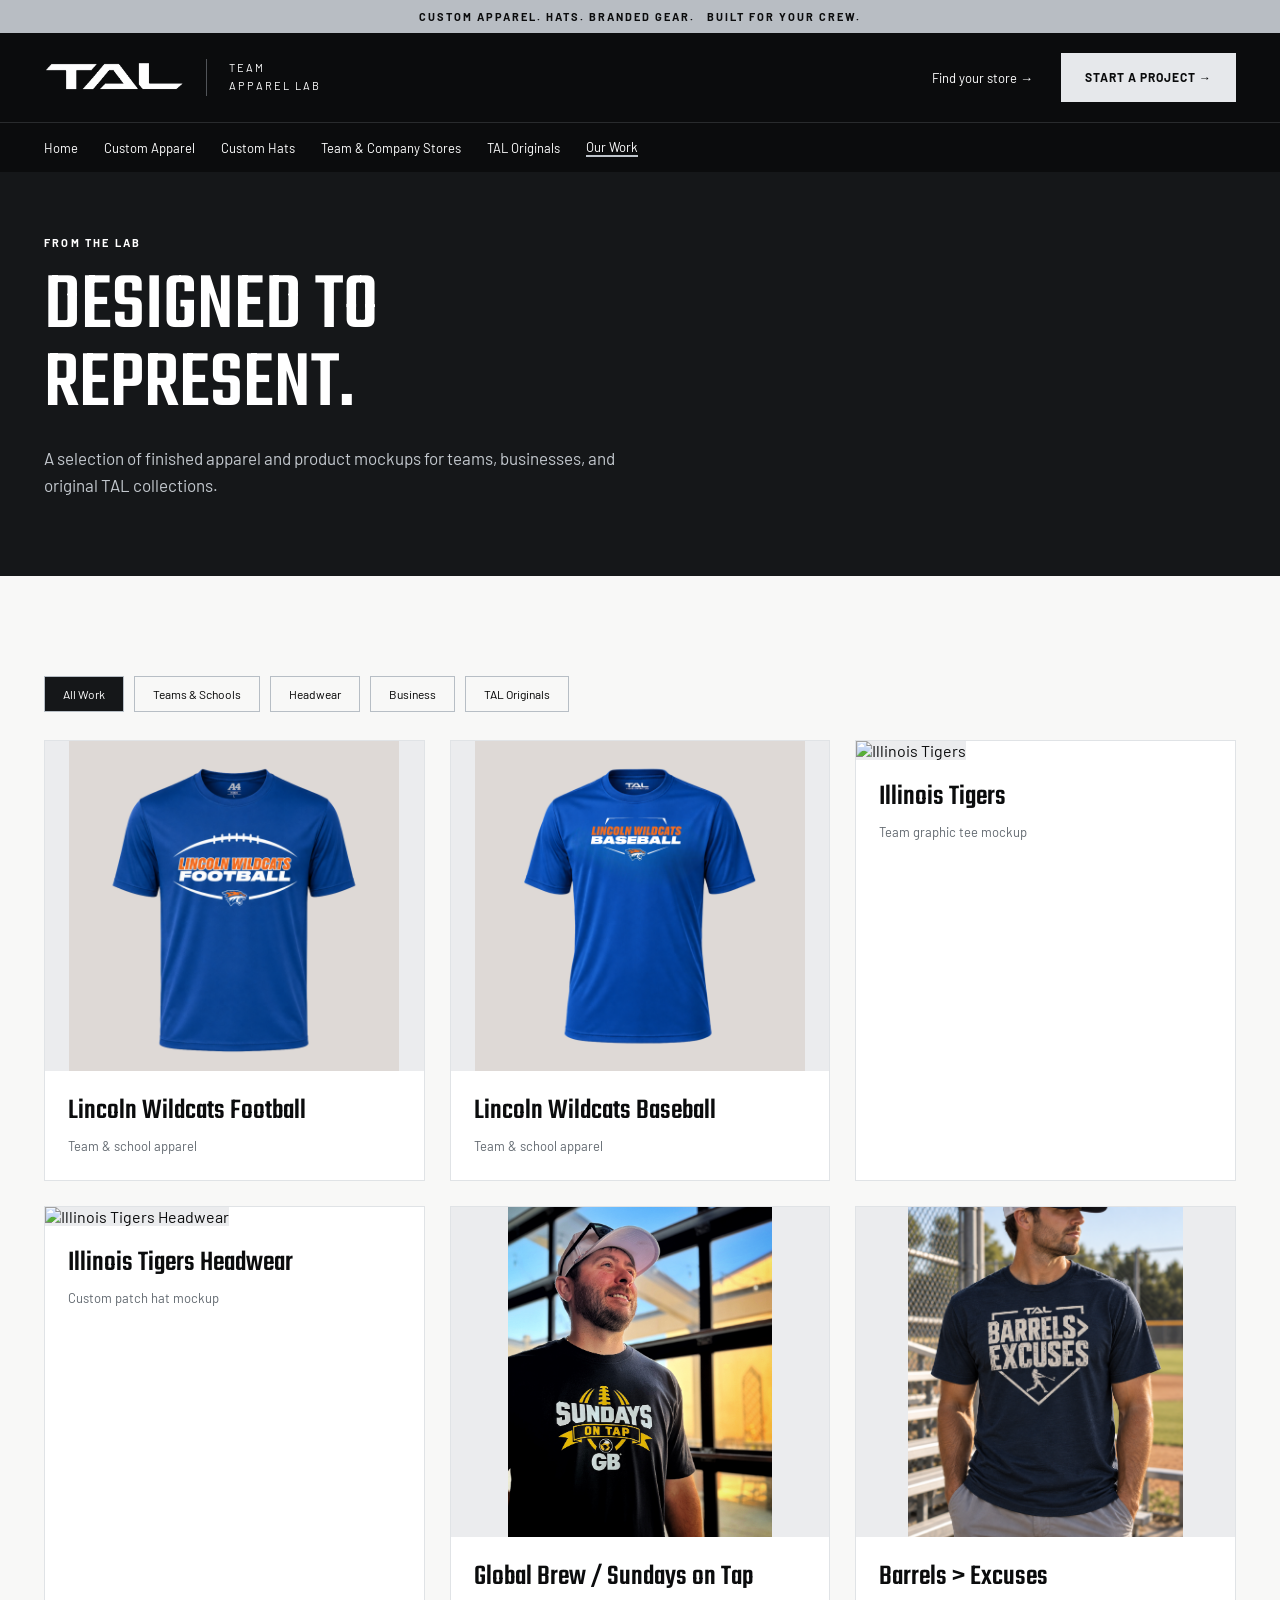
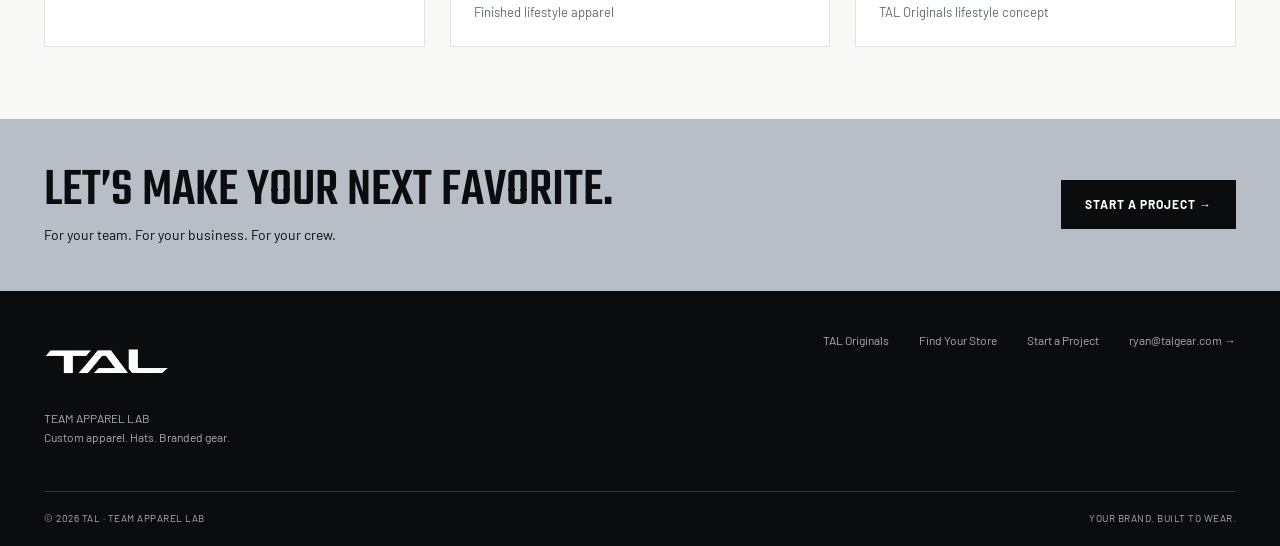
==== commit c92bbb8f: "Add files via upload" ====
--- a/index.html
+++ b/index.html
@@ -1,326 +1 @@
-<!DOCTYPE html>
-<html lang="en">
-<head>
-  <meta charset="UTF-8" />
-  <meta name="viewport" content="width=device-width, initial-scale=1.0" />
-  <meta name="theme-color" content="#0b0b0b" />
-  <title>TAL | Team Apparel Lab — Custom Apparel, Fan Gear & Lifestyle</title>
-  <meta name="description" content="TAL — Team Apparel Lab builds custom apparel, fan gear stores, team programs and lifestyle apparel for teams, schools, businesses, clubs and organizations." />
-  <meta property="og:title" content="TAL | Team Apparel Lab" />
-  <meta property="og:description" content="Custom Apparel. Fan Gear. Lifestyle. Built local." />
-  <meta property="og:type" content="website" />
-  <meta property="og:url" content="https://talgear.com" />
-  <link rel="preconnect" href="https://fonts.googleapis.com">
-  <link rel="preconnect" href="https://fonts.gstatic.com" crossorigin>
-  <link href="https://fonts.googleapis.com/css2?family=Barlow+Condensed:wght@500;600;700;800;900&family=Inter:wght@400;500;600;700&display=swap" rel="stylesheet">
-  <link rel="stylesheet" href="styles.css" />
-  <link rel="icon" href="assets/favicon.ico" sizes="any">
-  <link rel="icon" type="image/png" sizes="32x32" href="assets/favicon-32x32.png">
-  <link rel="icon" type="image/png" sizes="16x16" href="assets/favicon-16x16.png">
-  <link rel="apple-touch-icon" sizes="180x180" href="assets/apple-touch-icon.png">
-</head>
-<body>
-  <div class="announcement">CUSTOM APPAREL • FAN GEAR • TAL LIFESTYLE</div>
-
-  <header class="site-header">
-    <a class="brand" href="#top" aria-label="TAL — Team Apparel Lab home">
-      <img class="brand-logo" src="assets/tal-logo.png" alt="TAL" onerror="this.style.display='none';document.querySelector('.brand-fallback').style.display='block'">
-      <span class="brand-fallback">TAL</span>
-      <span class="brand-name"><strong>TEAM APPAREL LAB</strong><small>CUSTOM APPAREL • FAN GEAR • LIFESTYLE</small></span>
-    </a>
-    <button class="menu-toggle" aria-label="Open menu" aria-expanded="false">MENU</button>
-    <nav class="nav-links">
-      <a href="#lifestyle">Lifestyle</a>
-      <a href="#services">Services</a>
-      <a href="#fan-gear">Fan Gear</a>
-      <a href="#work">Work</a>
-      <a href="#why-tal">Why TAL</a>
-      <a href="start-a-project/" class="nav-cta">Start a Project</a>
-    </nav>
-  </header>
-
-  <main id="top">
-    <section class="hero">
-      <div class="hero-content">
-        <p class="eyebrow">TAL / TEAM APPAREL LAB</p>
-        <h1>YOUR BRAND.<br><span>BETTER GEAR.</span><br>DONE RIGHT.</h1>
-        <p class="hero-copy">Custom apparel, fan gear and lifestyle pieces built for clubs, schools, businesses and people who care what they wear.</p>
-        <div class="hero-actions">
-          <a href="start-a-project/" class="btn btn-primary">Start Your Project</a>
-          <a href="#lifestyle" class="btn btn-secondary">Explore TAL Lifestyle</a>
-        </div>
-        <div class="hero-proof">
-          <span>LOCAL PRODUCTION</span><i></i><span>CURATED PRODUCTS</span><i></i><span>HANDS-ON SERVICE</span>
-        </div>
-      </div>
-
-      <div class="hero-photo hero-showcase" aria-label="TAL Lifestyle Barrels Greater Than Excuses shirt">
-        <img src="assets/tal-showcase-barrels-excuses.png" alt="TAL Barrels Greater Than Excuses lifestyle shirt at a baseball field" />
-        <div class="photo-tag"><span>TAL LIFESTYLE</span><strong>BARRELS &gt; EXCUSES</strong></div>
-      </div>
-    </section>
-
-    
-
-    
-
-    
-
-    
-
-    
-
-    
-
-  
-
-
-    
-
-    
-
-    
-  
-  
-
-  <section class="trust-strip" aria-label="TAL capabilities">
-      <span>LOCAL PRODUCTION</span><i></i><span>CLUB STORES</span><i></i><span>TEAM ORDERS</span><i></i><span>BUSINESS APPAREL</span><i></i><span>PARTNER PROGRAMS</span>
-    </section>
-
-<section class="lifestyle-section" id="lifestyle">
-    <div class="section-shell lifestyle-shell">
-      <div class="lifestyle-copy">
-        <span class="eyebrow">TAL LIFESTYLE</span>
-        <h2>Baseball culture.<br>Built for everywhere else.</h2>
-        <p>TAL originals designed for game days, restaurants, weekends and everywhere in between.</p>
-        <a class="button button-dark button-disabled" href="#" aria-disabled="true">SHOP TAL — COMING SOON</a>
-      </div>
-
-      <div class="lifestyle-grid" aria-label="TAL Lifestyle collection preview">
-        <article class="lifestyle-card lifestyle-product-card">
-          <div class="lifestyle-product-image">
-            <img src="assets/caught-looking-lifestyle.png" alt="Caught Looking TAL lifestyle tee">
-            <span class="lifestyle-product-number">01</span>
-          </div>
-          <div class="lifestyle-product-meta">
-            <strong>CAUGHT LOOKING</strong>
-            <span>COMING SOON</span>
-          </div>
-          <p>Vintage baseball typography with a contrasting backwards K. Built for game days and everything after.</p>
-        </article>
-
-        <article class="lifestyle-card lifestyle-product-card">
-          <div class="lifestyle-product-image">
-            <img src="assets/baseball-weather-hoodie.png" alt="Baseball Weather TAL hoodie">
-            <span class="lifestyle-product-number">02</span>
-          </div>
-          <div class="lifestyle-product-meta">
-            <strong>BASEBALL WEATHER</strong>
-            <span>COMING SOON</span>
-          </div>
-          <p>A clean statement hoodie for cool mornings, late innings and everyday wear.</p>
-        </article>
-
-        <article class="lifestyle-card lifestyle-product-card">
-          <div class="lifestyle-product-image">
-            <img src="assets/barrels-excuses-lifestyle.png" alt="Barrels Greater Than Excuses TAL lifestyle tee">
-            <span class="lifestyle-product-number">03</span>
-          </div>
-          <div class="lifestyle-product-meta">
-            <strong>BARRELS &gt; EXCUSES</strong>
-            <span>COMING SOON</span>
-          </div>
-          <p>Vintage baseball mindset graphic on a midnight navy tee. Built for the field, stands and everywhere after.</p>
-        </article>
-      </div>
-    </div>
-  </section>
-
-<section id="services" class="section services">
-      <div class="section-heading split-heading">
-        <div>
-          <p class="eyebrow">WHAT WE DO</p>
-          <h2>One apparel partner.<br>Multiple ways to work.</h2>
-        </div>
-        <p>Whether you need a single team order, a club-wide fan gear storefront or branded apparel for your business, TAL builds the program around your audience—not the other way around.</p>
-      </div>
-
-      <div class="service-grid">
-        <article class="service-card featured">
-          <span class="number">01</span>
-          <h3>Fan Gear Stores</h3>
-          <p>Club-logo-forward stores with a focused assortment families can understand and products they actually want.</p>
-          <a href="#fan-gear">Explore fan gear →</a>
-        </article>
-        <article class="service-card">
-          <span class="number">02</span>
-          <h3>Team + School Orders</h3>
-          <p>Training tees, spirit wear, staff gear, event shirts and program apparel with consistent production standards.</p>
-        </article>
-        <article class="service-card">
-          <span class="number">03</span>
-          <h3>Business Apparel</h3>
-          <p>Staff shirts, branded workwear, event apparel and merchandise that represents the business—not just the uniform.</p>
-        </article>
-        <article class="service-card">
-          <span class="number">04</span>
-          <h3>Custom Programs</h3>
-          <p>Sponsored-team programs, large runs, recurring orders and partner solutions built around real operational needs.</p>
-        </article>
-      </div>
-    </section>
-
-<section id="fan-gear" class="section fan-gear-section">
-      <div class="fan-copy">
-        <p class="eyebrow">TAL FAN GEAR</p>
-        <h2>Your logo stays the hero.</h2>
-        <p>Our fan gear model starts with the identity people already care about: yours. We build a clean core assortment around the club mark, then selectively add premium and lifestyle pieces where they make sense.</p>
-        <div class="feature-list">
-          <div><b>01</b><span><strong>Core essentials</strong>Tees, hoodies, hats and performance pieces.</span></div>
-          <div><b>02</b><span><strong>Premium upgrades</strong>Better blanks and elevated decoration options.</span></div>
-          <div><b>03</b><span><strong>Lifestyle layer</strong>Selective TAL-style pieces that expand the store.</span></div>
-          <div><b>04</b><span><strong>Simple storefront</strong>A focused shopping experience for families.</span></div>
-        </div>
-        <a href="#contact" class="text-link">Talk to TAL about your club →</a>
-      </div>
-      <div class="fan-visual photo-collage">
-        <figure class="collage-main collage-main-bills"><img src="assets/global-brew-bills-mafia.png" alt="Global Brew Bills Mafia lifestyle shirt" /><figcaption>RETAIL + FAN CULTURE / GLOBAL BREW</figcaption></figure>
-        <figure class="collage-small"><img src="assets/global-brew-daaaa-beers.png" alt="Global Brew Chicago Daaaa Beers retail shirt" /><figcaption>LIFESTYLE + RETAIL</figcaption></figure>
-      </div>
-    </section>
-
-<section id="work" class="section work-section">
-      <div class="section-heading">
-        <p class="eyebrow">SELECTED WORK + PROGRAMS</p>
-        <h2>Built for real organizations.</h2>
-        <p>Early TAL work already spans school teams, sponsored club programs and retail apparel—exactly the mix the brand is being built to serve.</p>
-        <div class="client-proof">SCHOOL TEAMS <i></i> YOUTH CLUBS <i></i> LOCAL BUSINESSES <i></i> SPONSORED PROGRAMS</div>
-      </div>
-
-      <div class="work-grid photo-work-grid">
-        <article class="work-card photo-card">
-          <img src="assets/lincoln-football-shirt.png" alt="Lincoln Wildcats Football shirt" />
-          <div class="work-copy"><span class="project-type">TEAM + SCHOOL</span><h3>Lincoln Middle School Football</h3><p>Performance apparel designed around the school mark and produced as a clean, repeatable team order.</p></div>
-        </article>
-        <article class="work-card photo-card">
-          <img src="assets/lincoln-baseball-shirt.png" alt="Lincoln Wildcats Baseball shirt" />
-          <div class="work-copy"><span class="project-type">TEAM + SCHOOL</span><h3>Lincoln Wildcats Baseball</h3><p>Club-logo-forward performance apparel with a simple athletic presentation built for players and families.</p></div>
-        </article>
-        <article class="work-card photo-card landscape-card">
-          <img src="assets/global-brew-sundays.png" alt="Global Brew Sundays on Tap retail apparel" />
-          <div class="work-copy"><span class="project-type">RETAIL + HOSPITALITY</span><h3>Global Brew — Sundays on Tap</h3><p>Game-day retail apparel that turns the bar's personality into merchandise customers want to wear.</p></div>
-        </article>
-        <article class="work-card photo-card landscape-card">
-          <img src="assets/global-brew-daaaa-beers.png" alt="Global Brew Chicago Daaaa Beers retail apparel" />
-          <div class="work-copy"><span class="project-type">LIFESTYLE DROP</span><h3>Global Brew — Chicago Daaaa Beers</h3><p>A playful local retail piece that shows how TAL can extend a brand beyond standard logo apparel.</p></div>
-        </article>
-      </div>
-      <p class="work-note">Real TAL project imagery shown with approved customer and team marks.</p>
-    </section>
-
-<section class="from-lab-section" id="from-the-lab">
-    <div class="section-shell from-lab-shell">
-      <div class="from-lab-header">
-        <span class="eyebrow">FROM THE LAB</span>
-        <h2>Designed. Pressed.<br>Packed. Right here.</h2>
-        <p>Real orders. Real production. From one-off lifestyle pieces to full club and team runs, TAL handles the work locally from artwork through delivery.</p>
-      </div>
-
-      <div class="from-lab-grid">
-        <figure class="from-lab-card from-lab-card-large">
-          <img src="assets/bills-mafia-production.jpg" alt="Bills Mafia transfer positioned on a blue shirt at the heat press">
-          <figcaption>
-            <span>01</span>
-            <strong>ON PRESS</strong>
-            <p>Artwork positioned, checked and ready for production.</p>
-          </figcaption>
-        </figure>
-
-        <figure class="from-lab-card">
-          <img src="assets/scout-shirt-production.jpg" alt="Scout team shirt with transfer positioned for production">
-          <figcaption>
-            <span>02</span>
-            <strong>CLUB PRODUCTION</strong>
-            <p>Repeatable decoration for team and club programs.</p>
-          </figcaption>
-        </figure>
-
-        <figure class="from-lab-card">
-          <img src="assets/illinois-tigers-box.jpg" alt="Finished Illinois Tigers apparel packed in a shipping box">
-          <figcaption>
-            <span>03</span>
-            <strong>READY TO DELIVER</strong>
-            <p>Finished orders packed and ready to get in the hands of your people.</p>
-          </figcaption>
-        </figure>
-      </div>
-    </div>
-  </section>
-
-<section id="why-tal" class="section why-tal">
-      <div class="why-copy">
-        <p class="eyebrow">WHY TAL</p>
-        <h2>Local service without the small-shop limitations.</h2>
-        <p>TAL is being built to combine hands-on local service with disciplined production, smart sourcing and modern storefront options.</p>
-        <div class="metrics">
-          <div><strong>CURATED</strong><span>Product assortments that make sense.</span></div>
-          <div><strong>FLEXIBLE</strong><span>Bulk orders, stores and partner programs.</span></div>
-          <div><strong>RESPONSIVE</strong><span>A real person managing the project.</span></div>
-        </div>
-      </div>
-      <div class="why-visual">
-        <img src="assets/illinois-tigers-box.jpg" alt="Finished Illinois Tigers Baseball apparel order packed by TAL" />
-        <div class="manifesto compact">
-          <span>TAL / REAL ORDERS</span>
-          <h3>BUILT HERE.<br>EARNED EVERY DAY.</h3>
-          <p>From artwork approval to finished stacks, TAL manages the details that turn a design into a dependable apparel program.</p>
-          <div class="rule"></div>
-          <small>LOCAL PRODUCTION • ORGANIZED FULFILLMENT • HANDS-ON SERVICE</small>
-        </div>
-      </div>
-    </section>
-
-<section id="contact" class="final-cta">
-      <div class="final-cta-copy">
-        <p class="eyebrow">START A PROJECT</p>
-        <h2>Bring us the idea.<br>We'll build the apparel plan.</h2>
-        <p>Team order, fan gear store, business apparel or something custom — start with the basics and TAL will help build the right approach.</p>
-      </div>
-      <div class="final-cta-action">
-        <a href="start-a-project/" class="btn btn-primary">Start a Project →</a>
-        <span>Prefer email? <a href="mailto:ryan@talgear.com">ryan@talgear.com</a></span>
-      </div>
-    </section>
-  </main>
-
-  <footer>
-    <div class="footer-brand">
-      <img src="assets/tal-logo.png" alt="TAL" onerror="this.style.display='none'">
-      <div><strong>TEAM APPAREL LAB</strong><span>Custom Apparel • Fan Gear • Lifestyle</span></div>
-    </div>
-    <div class="footer-right"><span>© 2026 TAL — TEAM APPAREL LAB</span><b>TALGEAR.COM</b></div>
-  </footer>
-
-  <script>
-    const toggle = document.querySelector('.menu-toggle');
-    const nav = document.querySelector('.nav-links');
-    toggle.addEventListener('click', () => {
-      const open = nav.classList.toggle('open');
-      toggle.setAttribute('aria-expanded', open ? 'true' : 'false');
-    });
-    nav.querySelectorAll('a').forEach(a => a.addEventListener('click', () => nav.classList.remove('open')));
-
-    document.getElementById('project-form').addEventListener('submit', function(e){
-      e.preventDefault();
-      const org = document.getElementById('org').value.trim();
-      const name = document.getElementById('name').value.trim();
-      const email = document.getElementById('email').value.trim();
-      const type = document.getElementById('project-type').value;
-      const notes = document.getElementById('notes').value.trim();
-      const subject = encodeURIComponent(`TAL Project Inquiry — ${org}`);
-      const body = encodeURIComponent(`Organization / Business: ${org}\nName: ${name}\nEmail: ${email}\nProject Type: ${type}\n\nProject Notes:\n${notes || 'No additional notes provided.'}`);
-      window.location.href = `mailto:sales@talgear.com?subject=${subject}&body=${body}`;
-    });
-  </script>
-</body>
-</html>
+<!doctype html><html lang="en"><head><meta charset="UTF-8"><meta name="viewport" content="width=device-width, initial-scale=1"><title>Our Work | TAL — Team Apparel Lab</title><meta name="description" content="Explore TAL finished apparel and product design examples."><link rel="canonical" href="https://talgear.com/our-work/"><meta property="og:title" content="Our Work | TAL"><meta property="og:description" content="Explore TAL finished apparel and product design examples."><meta property="og:image" content="https://talgear.com/assets/tal-hero.png"><meta property="og:url" content="https://talgear.com/our-work/"><meta name="twitter:card" content="summary_large_image"><meta name="theme-color" content="#0b0c0d"><link rel="icon" href="/assets/favicon.ico"><link rel="apple-touch-icon" href="/assets/apple-touch-icon.png"><link rel="preconnect" href="https://fonts.googleapis.com"><link href="https://fonts.googleapis.com/css2?family=Barlow:wght@400;500;600;700&family=Teko:wght@400;500;600;700&display=swap" rel="stylesheet"><link rel="stylesheet" href="/tal-site.css"></head><body class=""><a class="skip" href="#main">Skip to content</a><div class="announce">CUSTOM APPAREL. HATS. BRANDED GEAR. &nbsp; BUILT FOR YOUR CREW.</div><header class="header"><div class="wrap headrow"><a class="brand" href="/" aria-label="TAL home"><img src="/assets/tal-logo.png" alt="TAL"><span>TEAM<br>APPAREL LAB</span></a><div class="headlinks"><a href="/team-stores/#find-store">Find your store →</a><a class="btn light" href="/start-a-project/">START A PROJECT →</a><button class="menu-toggle" aria-expanded="false" aria-controls="site-nav">MENU +</button></div></div><nav class="nav" id="site-nav" aria-label="Main navigation"><div class="wrap"><a href="/">Home</a><a href="/custom-apparel/">Custom Apparel</a><a href="/custom-hats/">Custom Hats</a><a href="/team-stores/">Team & Company Stores</a><a href="/tal-originals/">TAL Originals</a><a href="/our-work/" aria-current="page">Our Work</a></div></nav></header><main id="main"><section class="pageintro"><div class="wrap"><div class="eyebrow">From the lab</div><h1>Designed to<br>represent.</h1><p>A selection of finished apparel and product mockups for teams, businesses, and original TAL collections.</p></div></section><section class="section"><div class="wrap"><div class="filterbar" aria-label="Filter projects"><button data-filter="all" aria-pressed="true">All Work</button><button data-filter="teams" aria-pressed="false">Teams & Schools</button><button data-filter="hats" aria-pressed="false">Headwear</button><button data-filter="business" aria-pressed="false">Business</button><button data-filter="originals" aria-pressed="false">TAL Originals</button></div><div class="grid3" id="work-grid"><article class="picturecard workitem" data-category="teams"><img src="/assets/lincoln-football-shirt.png" alt="Lincoln Wildcats Football" loading="lazy"><div class="caption"><h3>Lincoln Wildcats Football</h3><p>Team & school apparel</p></div></article><article class="picturecard workitem" data-category="teams"><img src="/assets/lincoln-baseball-shirt.png" alt="Lincoln Wildcats Baseball" loading="lazy"><div class="caption"><h3>Lincoln Wildcats Baseball</h3><p>Team & school apparel</p></div></article><article class="picturecard workitem" data-category="teams"><img src="/assets/tal-tee.webp" alt="Illinois Tigers" loading="lazy"><div class="caption"><h3>Illinois Tigers</h3><p>Team graphic tee mockup</p></div></article><article class="picturecard workitem" data-category="hats"><img src="/assets/tal-hat.webp" alt="Illinois Tigers Headwear" loading="lazy"><div class="caption"><h3>Illinois Tigers Headwear</h3><p>Custom patch hat mockup</p></div></article><article class="picturecard workitem" data-category="business"><img src="/assets/global-brew-sundays.png" alt="Global Brew / Sundays on Tap" loading="lazy"><div class="caption"><h3>Global Brew / Sundays on Tap</h3><p>Finished lifestyle apparel</p></div></article><article class="picturecard workitem" data-category="originals"><img src="/assets/barrels-excuses-lifestyle.png" alt="Barrels > Excuses" loading="lazy"><div class="caption"><h3>Barrels > Excuses</h3><p>TAL Originals lifestyle concept</p></div></article></div></div></section><section class="projectband"><div class="wrap"><div><h2>Let’s make your next favorite.</h2><p>For your team. For your business. For your crew.</p></div><a class="btn" href="/start-a-project/">START A PROJECT →</a></div></section></main><footer><div class="wrap"><div class="footergrid"><div><a href="/" aria-label="TAL home"><img src="/assets/tal-logo.png" alt="TAL"></a><p>TEAM APPAREL LAB<br>Custom apparel. Hats. Branded gear.</p></div><div class="footlinks"><a href="/tal-originals/">TAL Originals</a><a href="/team-stores/">Find Your Store</a><a href="/start-a-project/">Start a Project</a><a href="mailto:ryan@talgear.com">ryan@talgear.com →</a></div></div><div class="footnote"><span>© 2026 TAL · TEAM APPAREL LAB</span><span>YOUR BRAND. BUILT TO WEAR.</span></div></div></footer><script src="/tal-site.js" defer></script></body></html>
--- a/tal-site.css
+++ b/tal-site.css
@@ -0,0 +1,4 @@
+
+:root{--ink:#0b0c0d;--graphite:#34383c;--silver:#b5bac1;--line:#d9dce0}*{box-sizing:border-box}html{scroll-behavior:smooth;scroll-padding-top:30px}body{margin:0;background:#f8f8f7;color:var(--ink);font-family:Barlow,Arial,sans-serif}button,input,select,textarea{font:inherit}a{color:inherit;text-decoration:none}button,a{touch-action:manipulation}button{cursor:pointer}.wrap{max-width:1280px;margin:auto;padding:0 44px}.announce{background:#b8bdc3;text-align:center;padding:10px 20px;font-size:11px;letter-spacing:2px;font-weight:700}.header{background:var(--ink);color:white}.headrow{height:89px;display:flex;align-items:center;justify-content:space-between;gap:22px}.brand{display:flex;gap:22px;align-items:center}.brand img{width:140px;filter:invert(1);mix-blend-mode:screen}.brand span{border-left:1px solid #515458;padding-left:22px;font-size:11px;letter-spacing:2px;line-height:1.7}.headlinks{display:flex;gap:28px;align-items:center;font-size:13px}.nav{border-top:1px solid #292b2d}.nav .wrap{display:flex;gap:30px;align-items:center;height:48px;font-size:13px}.nav a:hover{color:var(--silver)}.nav a:last-child{margin-left:auto}.btn{display:inline-flex;justify-content:center;align-items:center;gap:24px;border:1px solid var(--ink);background:var(--ink);color:#fff;padding:16px 23px;font-size:12px;font-weight:700;letter-spacing:1px;min-height:48px}.btn.light{background:#e6e8eb;border-color:#e6e8eb;color:#0b0c0d}.btn.outline{background:transparent;border-color:#696d73;color:white}.btn:hover{background:#454b52;color:#fff}.eyebrow{font-size:11px;font-weight:700;letter-spacing:2.2px;text-transform:uppercase}.hero{position:relative;min-height:570px;background:#17191a;overflow:hidden;color:white}.hero:after{content:"";position:absolute;inset:0;background:linear-gradient(90deg,rgba(5,6,7,.93),rgba(5,6,7,.7) 28%,transparent 65%)}.hero-photo{position:absolute;right:0;top:0;width:77%;height:100%;object-fit:cover;object-position:70% 55%}.hero-content{position:relative;z-index:1;padding-top:78px;padding-bottom:75px;max-width:650px}.hero h1{font-family:Teko,'Arial Narrow',Impact,sans-serif;font-size:91px;font-weight:600;line-height:.94;text-transform:uppercase;margin:25px 0 23px;letter-spacing:.3px}.hero h1 span{color:#b5bac1}.hero p{font-size:17px;line-height:1.6;color:#d2d4d7;max-width:390px;margin-bottom:29px}.actions{display:flex;gap:12px;flex-wrap:wrap}.hero-label{position:absolute;bottom:28px;right:44px;color:#c7cbd0;z-index:1;font-size:10px;letter-spacing:2px}.benefits{background:#e6e8eb;border-bottom:1px solid var(--line)}.benefits .wrap{display:grid;grid-template-columns:repeat(3,1fr);padding-top:20px;padding-bottom:20px}.benefits div div{font-size:12px;font-weight:600;text-align:center;border-right:1px solid #bcc1c7}.benefits div div:last-child{border:0}section.section{padding:72px 0}.sectiontop{display:flex;justify-content:space-between;align-items:end;margin-bottom:30px;gap:30px}h2{font:500 49px/1 Teko,'Arial Narrow',Impact,sans-serif;text-transform:uppercase;margin:13px 0 0}p{line-height:1.6}.sectiontop p{font-size:14px;color:#62676c;max-width:360px;margin:0}.offerings{display:grid;grid-template-columns:repeat(4,1fr);gap:19px}.offer{border:0;padding:0;background:transparent;text-align:left;color:var(--ink)}.productimg{height:270px;background:#eceeed;position:relative;overflow:hidden}.productimg img{height:100%;width:100%;object-fit:contain;mix-blend-mode:multiply;transition:transform .35s}.offer:hover img{transform:scale(1.05)}.productimg .num{position:absolute;z-index:1;top:14px;left:15px;font-size:10px;letter-spacing:1px;color:#5e646a}.offer h3{font:500 28px/1 Teko,Impact,sans-serif;text-transform:uppercase;margin:19px 0 9px;display:flex;justify-content:space-between}.offer p{font-size:12px;color:#62676c;margin:0}.smalllink{display:inline-block;font-size:12px;font-weight:700;border-bottom:1px solid #7a7f85;padding-bottom:5px}.spotlight{background:#e7e9eb;display:grid;grid-template-columns:1fr 1fr;min-height:440px}.spotphoto{background-image:url('assets/tal-brand.png');background-size:307% 240%;background-position:0 26%;min-height:440px}.spotcopy{padding:65px 65px 50px;align-self:center}.spotcopy h2{font-size:60px;max-width:400px}.spotcopy p{max-width:380px;color:#555d63;font-size:14px}.spotcopy .smalllink{margin-top:15px}.stores{background:#111315;color:white}.stores .sectiontop p{color:#a9aeb4}.storegrid{display:grid;grid-template-columns:1.2fr 1fr;gap:25px}.storecard{border:1px solid #3b4045;padding:28px;display:flex;gap:30px;align-items:center;background:#1b1e21}.storecard img{width:120px;height:135px;object-fit:contain;background:#eceeed}.storecard h3{font:500 33px/1 Teko,Impact,sans-serif;margin:13px 0}.storecard p{font-size:13px;color:#b4bac0;margin:0 0 16px}.storecard .tag{font-size:9px;letter-spacing:1.4px;border:1px solid #5e666f;padding:4px 8px;display:inline-block}.storecard .smalllink{color:white}.findbox{border:1px solid #3b4045;padding:32px;display:flex;flex-direction:column;justify-content:center}.findbox h3{font:500 32px Teko,Impact,sans-serif;margin:0}.findbox p{font-size:13px;color:#b4bac0}.searchrow{display:flex;margin-top:10px}.searchrow input{min-width:0;flex:1;background:#272b30;color:white;border:1px solid #5d646d;padding:14px}.searchrow button{border:0;background:#c3c8ce;padding:0 20px;font-size:12px;font-weight:700}#store-result{font-size:12px;color:#d2d7dd;margin-top:12px}.steps{display:grid;grid-template-columns:repeat(3,1fr);gap:44px;margin-top:38px}.step{border-top:1px solid #aeb4ba;padding-top:24px}.step b{font:400 36px Teko;color:#8b929a}.step h3{font:500 29px Teko;text-transform:uppercase;margin:10px 0 4px}.step p{font-size:14px;color:#62676c;margin:0}.projectband{background:#b8bec5;padding:45px 0}.projectband .wrap{display:flex;justify-content:space-between;align-items:center;gap:25px}.projectband h2{margin:0;font-size:54px}.projectband p{margin:6px 0 0;font-size:14px}footer{background:#0b0c0d;color:#a9afb6;padding:42px 0 22px}.footergrid{display:flex;justify-content:space-between;align-items:start;gap:28px}footer img{width:125px;filter:invert(1);mix-blend-mode:screen}footer p{font-size:12px;margin:14px 0}.footlinks{display:flex;gap:30px;font-size:12px}.footnote{border-top:1px solid #30343a;margin-top:30px;padding-top:20px;display:flex;justify-content:space-between;font-size:10px;letter-spacing:.5px}dialog{border:0;padding:0;width:min(650px,94vw);max-height:90vh;color:var(--ink)}dialog::backdrop{background:#000b}.modalinner{padding:34px}.modalhead{display:flex;align-items:start;justify-content:space-between}.modalhead h2{font-size:39px}.close{border:0;background:#eee;padding:8px 13px;font-size:20px}.fields{display:grid;grid-template-columns:1fr 1fr;gap:16px;margin:24px 0}.fields label{font-size:12px;font-weight:600}.fields input,.fields select,.fields textarea{display:block;width:100%;border:1px solid #b9bec4;padding:11px;margin-top:7px;background:white;color:#111}.wide{grid-column:1/-1}.muted{font-size:12px;color:#62676c}.review{background:#eee;padding:18px;margin-bottom:20px}.hidden{display:none}.mobile-only{display:none}.concept{font-size:10px;letter-spacing:.6px;color:#797f85}a:focus-visible,button:focus-visible{outline:3px solid #838e9b;outline-offset:4px}@media(max-width:800px){.wrap{padding:0 22px}.headrow{height:76px}.brand img{width:105px}.brand span{font-size:9px;padding-left:14px}.brand{gap:14px}.headlinks{gap:15px}.headlinks>a:first-child{display:none}.headlinks .btn{font-size:10px;padding:10px}.nav .wrap{overflow-x:auto;gap:23px;white-space:nowrap;font-size:12px}.hero{min-height:650px}.hero-photo{width:100%;height:100%;object-position:65% center;opacity:.62}.hero:after{background:linear-gradient(90deg,#07090bd9,#07090b66)}.hero-content{padding-top:80px}.hero h1{font-size:76px;max-width:430px}.hero p{max-width:315px}.hero-label{right:22px;font-size:8px}.sectiontop{align-items:start;flex-direction:column;gap:15px}.sectiontop p{max-width:100%}.offerings{grid-template-columns:repeat(2,1fr);gap:28px 15px}.productimg{height:225px}.offer h3{font-size:25px}.spotlight{grid-template-columns:1fr}.spotphoto{min-height:370px;background-size:307% 240%}.spotcopy{padding:35px 25px 45px}.spotcopy h2{font-size:50px}.storegrid{grid-template-columns:1fr}.steps{gap:24px;grid-template-columns:1fr}.step{display:grid;grid-template-columns:40px 1fr;gap:0 15px}.step p{grid-column:2}.step h3{margin:2px 0 4px}.projectband .wrap{align-items:start;flex-direction:column}.projectband h2{font-size:45px}.footergrid{flex-direction:column}.footlinks{flex-wrap:wrap;gap:18px}.footnote{gap:15px;line-height:1.7}.benefits .wrap{gap:10px}.benefits div div{font-size:10px;line-height:1.5;padding:0 8px}.fields{grid-template-columns:1fr}.wide{grid-column:auto}section.section{padding:50px 0}h2{font-size:41px}.announce{font-size:9px;letter-spacing:1.3px}.storecard{padding:20px;gap:20px}.storecard img{width:95px}.storecard h3{font-size:29px}}@media(prefers-reduced-motion:reduce){html{scroll-behavior:auto}*{transition:none!important}}
+.workgrid{display:grid;grid-template-columns:repeat(3,1fr);gap:24px}.workgrid img{width:100%;height:310px;object-fit:cover;background:#eee}.workgrid h3{font:500 27px Teko,sans-serif;margin:16px 0 0}@media(max-width:800px){.workgrid{grid-template-columns:1fr}.workgrid img{height:330px}} 
+.nav .wrap{gap:26px}.nav a:last-child{margin-left:0}.nav a[aria-current=page]{border-bottom:2px solid #bec4cb;height:100%;display:flex;align-items:center}.pageintro{background:#151719;color:white;padding:64px 0 60px}.pageintro h1{font:500 82px/.95 Teko,Impact,sans-serif;text-transform:uppercase;margin:20px 0}.pageintro p{max-width:600px;color:#c3c8ce;font-size:17px}.split{display:grid;grid-template-columns:1fr 1fr;gap:65px;align-items:center}.split>img{width:100%;height:480px;object-fit:cover;background:#e6e8eb}.split .contain{object-fit:contain}.bodycopy{color:#5f666d;font-size:16px}.editorial-title{font:500 56px/1 Teko,Impact,sans-serif;text-transform:uppercase}.grid3{display:grid;grid-template-columns:repeat(3,1fr);gap:25px}.tile{background:#e8eaec;padding:29px}.tile h3{font:500 29px/1 Teko,sans-serif;text-transform:uppercase;margin:0 0 15px}.tile p{color:#575e65;font-size:14px;margin:0}.picturecard{background:#fff;border:1px solid #e0e3e6}.picturecard img{width:100%;height:330px;object-fit:contain;background:#ebecee}.picturecard.lifestyle img{object-fit:cover;height:420px}.picturecard .caption{padding:23px}.caption h3{font:500 29px/1 Teko,sans-serif;margin:0 0 10px}.caption p{color:#626970;font-size:13px;margin:0}.soft{background:#e9ebed}.faq{max-width:850px;margin-top:30px}.faq details{border-top:1px solid #bfc5cb;padding:21px 0}.faq summary{font-size:17px;font-weight:600;cursor:pointer}.faq p{font-size:14px;color:#626970}.filterbar{display:flex;gap:10px;margin:28px 0;flex-wrap:wrap}.filterbar button{padding:10px 18px;border:1px solid #b7bec5;background:transparent;font-size:12px}.filterbar button[aria-pressed=true]{background:#151719;color:white}.menu-toggle{display:none}.nav .wrap{height:auto;min-height:49px}.formwrap{max-width:900px;margin:auto}.row{display:grid;grid-template-columns:1fr 1fr;gap:23px}.formwrap label{display:block;font-size:12px;font-weight:600;margin-bottom:23px}.formwrap label span{display:block;margin-bottom:8px}.formwrap input,.formwrap select,.formwrap textarea{width:100%;padding:14px;border:1px solid #b8c0c7;background:white;font:inherit;min-width:0}.formwrap textarea{min-height:140px;resize:vertical}.art-note{padding:20px;background:#e7e9eb;margin-bottom:23px;font-size:13px}.submit-row{display:flex;gap:25px;align-items:center;flex-wrap:wrap}.submit-row button{background:#111;color:white;padding:17px 24px;border:0;font-size:12px;font-weight:700}.direct-email{font-size:13px}.success{padding:35px;background:#e6e8eb}.skip{position:absolute;left:-9999px}.skip:focus{left:20px;top:20px;background:white;color:black;padding:15px;z-index:99}.originalbadge{display:inline-block;font-size:10px;letter-spacing:2px;border:1px solid #838b94;padding:7px 10px;margin-bottom:15px}.smallcopy{font-size:12px;color:#697078}.workitem[hidden]{display:none}.offer{display:block}.homefeature{padding:48px 0}.homepage .hero{min-height:510px}.homepage .hero-content{padding-top:65px;padding-bottom:65px}.homepage .hero h1{font-size:84px}.fullwork .workgrid img{object-fit:contain;background:#eceeed}.storecard img{object-fit:contain}.mobilebrand{display:none}@media(max-width:800px){.menu-toggle{display:block;border:1px solid #5d646b;background:transparent;color:white;padding:9px 13px;font-size:12px}.headlinks .btn{display:none}.nav .wrap{display:none;overflow:visible;padding-top:14px;padding-bottom:18px}.nav.open .wrap{display:grid;grid-template-columns:1fr 1fr;gap:0}.nav a{padding:13px 0}.nav a[aria-current=page]{height:auto;display:block;border:0;color:white;font-weight:700}.pageintro{padding:44px 0}.pageintro h1{font-size:61px}.pageintro p{font-size:15px}.split{grid-template-columns:1fr;gap:30px}.split>img{height:360px}.grid3{grid-template-columns:1fr}.row{grid-template-columns:1fr;gap:0}.editorial-title{font-size:45px}.picturecard img{height:300px}.picturecard.lifestyle img{height:400px}.homepage .hero h1{font-size:70px}.homepage .hero{min-height:570px}.hero-label{display:none}} 
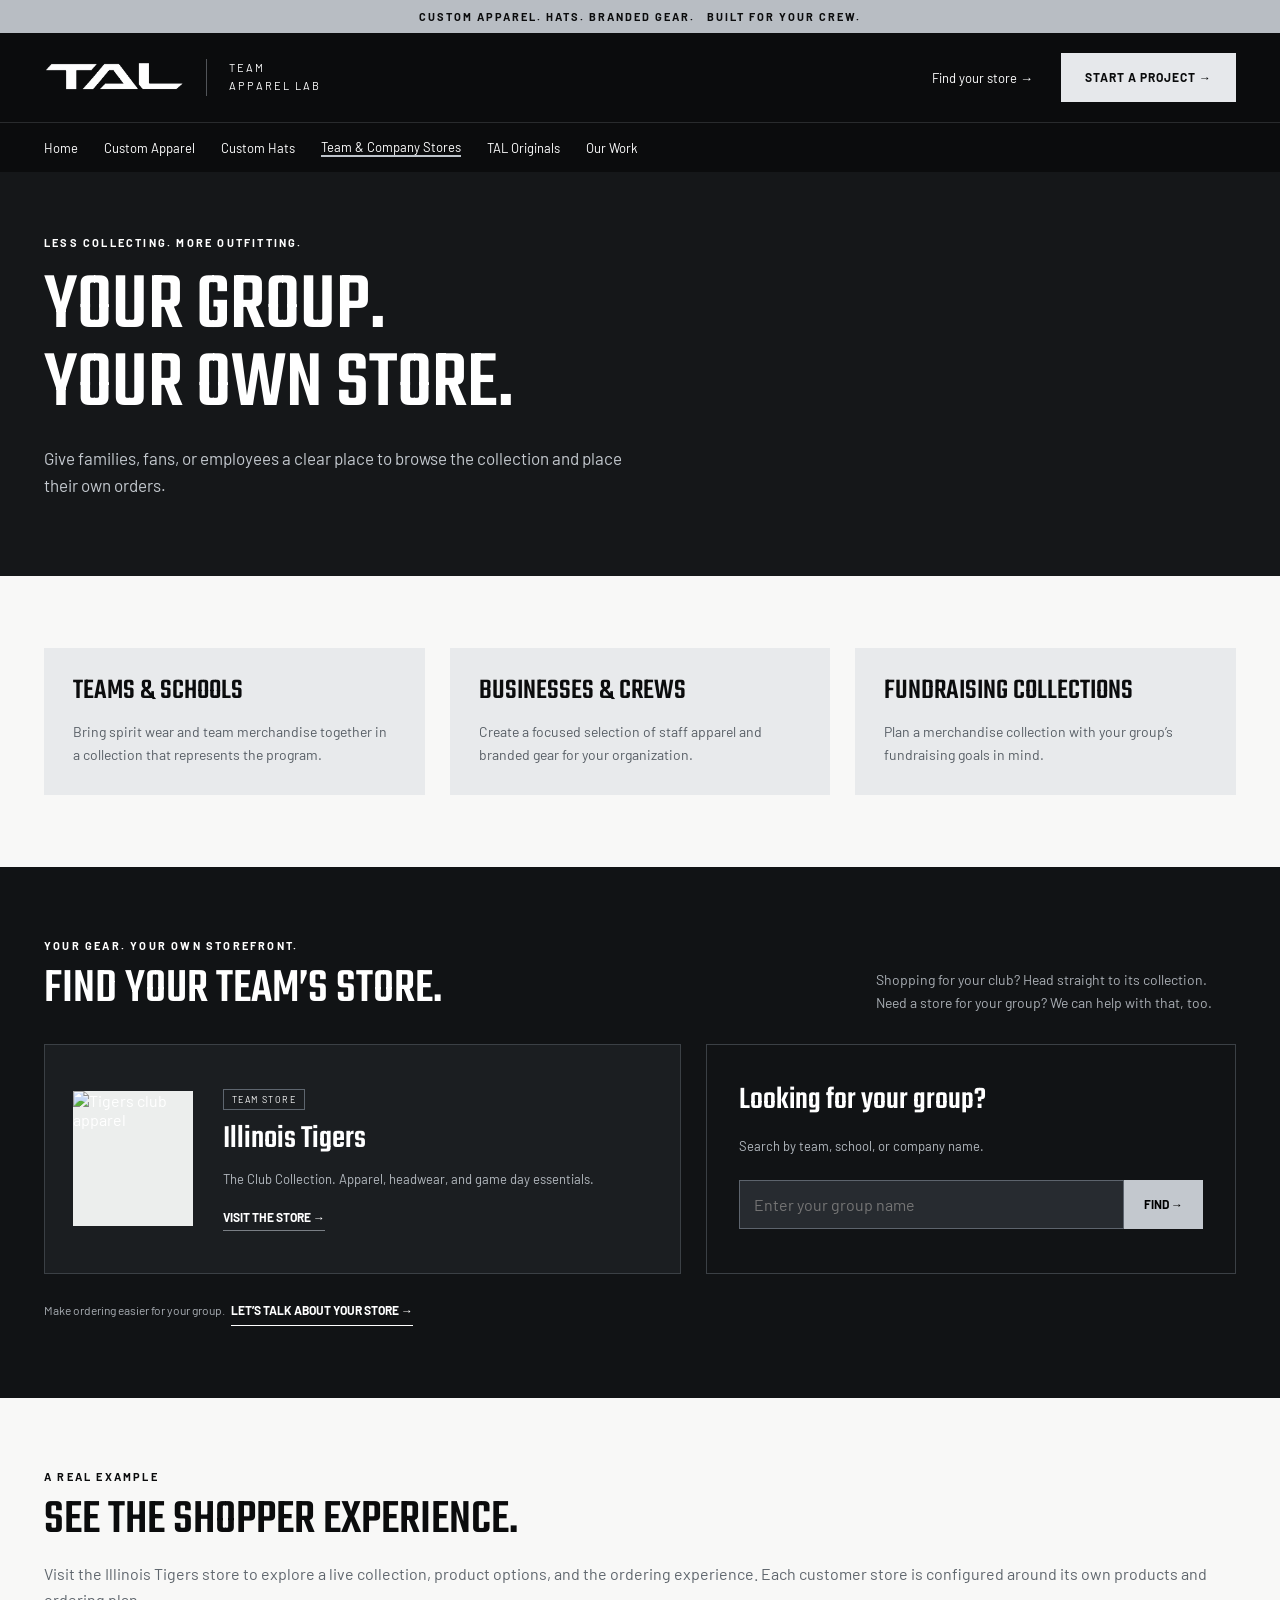
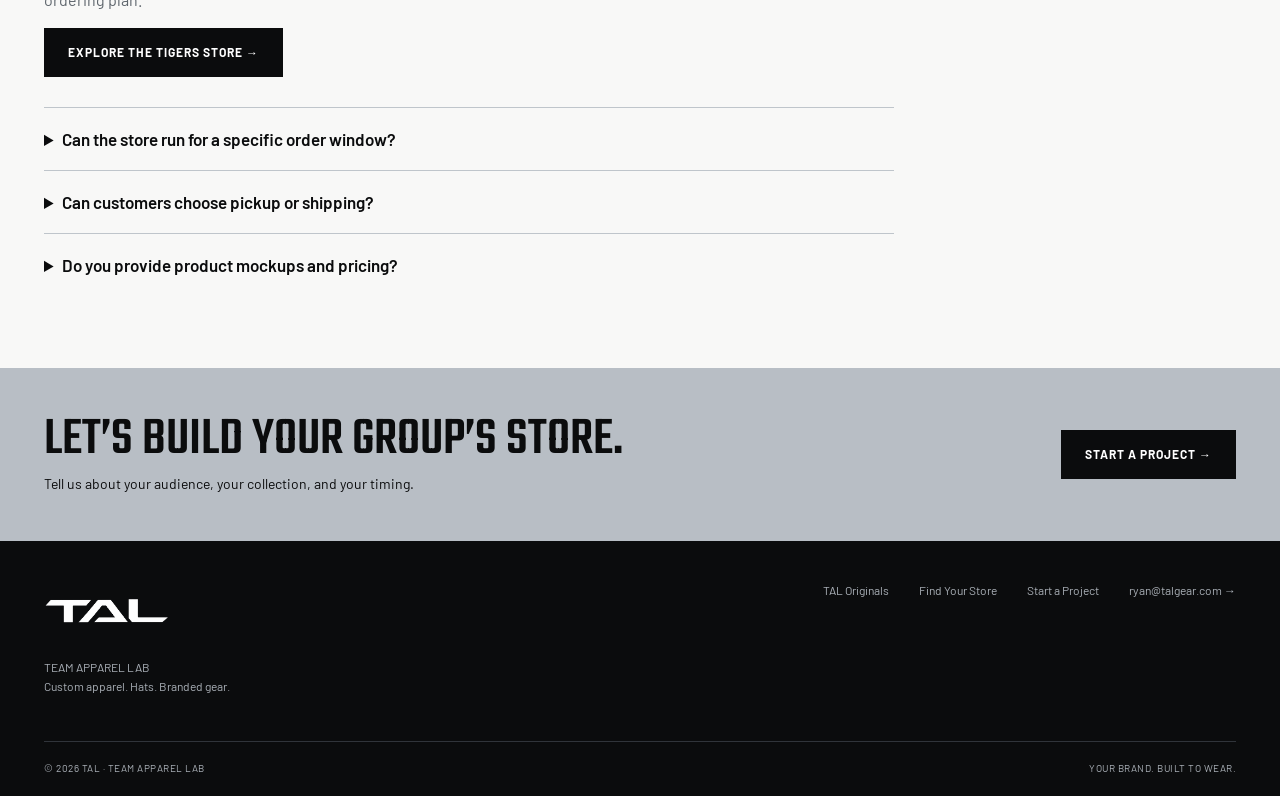
==== commit 53a32d0d: "Add files via upload Launch new TAL multipage website" ====
--- a/index.html
+++ b/index.html
@@ -1 +1 @@
-<!doctype html><html lang="en"><head><meta charset="UTF-8"><meta name="viewport" content="width=device-width, initial-scale=1"><title>Our Work | TAL — Team Apparel Lab</title><meta name="description" content="Explore TAL finished apparel and product design examples."><link rel="canonical" href="https://talgear.com/our-work/"><meta property="og:title" content="Our Work | TAL"><meta property="og:description" content="Explore TAL finished apparel and product design examples."><meta property="og:image" content="https://talgear.com/assets/tal-hero.png"><meta property="og:url" content="https://talgear.com/our-work/"><meta name="twitter:card" content="summary_large_image"><meta name="theme-color" content="#0b0c0d"><link rel="icon" href="/assets/favicon.ico"><link rel="apple-touch-icon" href="/assets/apple-touch-icon.png"><link rel="preconnect" href="https://fonts.googleapis.com"><link href="https://fonts.googleapis.com/css2?family=Barlow:wght@400;500;600;700&family=Teko:wght@400;500;600;700&display=swap" rel="stylesheet"><link rel="stylesheet" href="/tal-site.css"></head><body class=""><a class="skip" href="#main">Skip to content</a><div class="announce">CUSTOM APPAREL. HATS. BRANDED GEAR. &nbsp; BUILT FOR YOUR CREW.</div><header class="header"><div class="wrap headrow"><a class="brand" href="/" aria-label="TAL home"><img src="/assets/tal-logo.png" alt="TAL"><span>TEAM<br>APPAREL LAB</span></a><div class="headlinks"><a href="/team-stores/#find-store">Find your store →</a><a class="btn light" href="/start-a-project/">START A PROJECT →</a><button class="menu-toggle" aria-expanded="false" aria-controls="site-nav">MENU +</button></div></div><nav class="nav" id="site-nav" aria-label="Main navigation"><div class="wrap"><a href="/">Home</a><a href="/custom-apparel/">Custom Apparel</a><a href="/custom-hats/">Custom Hats</a><a href="/team-stores/">Team & Company Stores</a><a href="/tal-originals/">TAL Originals</a><a href="/our-work/" aria-current="page">Our Work</a></div></nav></header><main id="main"><section class="pageintro"><div class="wrap"><div class="eyebrow">From the lab</div><h1>Designed to<br>represent.</h1><p>A selection of finished apparel and product mockups for teams, businesses, and original TAL collections.</p></div></section><section class="section"><div class="wrap"><div class="filterbar" aria-label="Filter projects"><button data-filter="all" aria-pressed="true">All Work</button><button data-filter="teams" aria-pressed="false">Teams & Schools</button><button data-filter="hats" aria-pressed="false">Headwear</button><button data-filter="business" aria-pressed="false">Business</button><button data-filter="originals" aria-pressed="false">TAL Originals</button></div><div class="grid3" id="work-grid"><article class="picturecard workitem" data-category="teams"><img src="/assets/lincoln-football-shirt.png" alt="Lincoln Wildcats Football" loading="lazy"><div class="caption"><h3>Lincoln Wildcats Football</h3><p>Team & school apparel</p></div></article><article class="picturecard workitem" data-category="teams"><img src="/assets/lincoln-baseball-shirt.png" alt="Lincoln Wildcats Baseball" loading="lazy"><div class="caption"><h3>Lincoln Wildcats Baseball</h3><p>Team & school apparel</p></div></article><article class="picturecard workitem" data-category="teams"><img src="/assets/tal-tee.webp" alt="Illinois Tigers" loading="lazy"><div class="caption"><h3>Illinois Tigers</h3><p>Team graphic tee mockup</p></div></article><article class="picturecard workitem" data-category="hats"><img src="/assets/tal-hat.webp" alt="Illinois Tigers Headwear" loading="lazy"><div class="caption"><h3>Illinois Tigers Headwear</h3><p>Custom patch hat mockup</p></div></article><article class="picturecard workitem" data-category="business"><img src="/assets/global-brew-sundays.png" alt="Global Brew / Sundays on Tap" loading="lazy"><div class="caption"><h3>Global Brew / Sundays on Tap</h3><p>Finished lifestyle apparel</p></div></article><article class="picturecard workitem" data-category="originals"><img src="/assets/barrels-excuses-lifestyle.png" alt="Barrels > Excuses" loading="lazy"><div class="caption"><h3>Barrels > Excuses</h3><p>TAL Originals lifestyle concept</p></div></article></div></div></section><section class="projectband"><div class="wrap"><div><h2>Let’s make your next favorite.</h2><p>For your team. For your business. For your crew.</p></div><a class="btn" href="/start-a-project/">START A PROJECT →</a></div></section></main><footer><div class="wrap"><div class="footergrid"><div><a href="/" aria-label="TAL home"><img src="/assets/tal-logo.png" alt="TAL"></a><p>TEAM APPAREL LAB<br>Custom apparel. Hats. Branded gear.</p></div><div class="footlinks"><a href="/tal-originals/">TAL Originals</a><a href="/team-stores/">Find Your Store</a><a href="/start-a-project/">Start a Project</a><a href="mailto:ryan@talgear.com">ryan@talgear.com →</a></div></div><div class="footnote"><span>© 2026 TAL · TEAM APPAREL LAB</span><span>YOUR BRAND. BUILT TO WEAR.</span></div></div></footer><script src="/tal-site.js" defer></script></body></html>+<!doctype html><html lang="en"><head><meta charset="UTF-8"><meta name="viewport" content="width=device-width, initial-scale=1"><title>Team & Company Stores | TAL — Team Apparel Lab</title><meta name="description" content="Give your team, school, or company an online place to order branded gear."><link rel="canonical" href="https://talgear.com/team-stores/"><meta property="og:title" content="Team & Company Stores | TAL"><meta property="og:description" content="Give your team, school, or company an online place to order branded gear."><meta property="og:image" content="https://talgear.com/assets/tal-hero.png"><meta property="og:url" content="https://talgear.com/team-stores/"><meta name="twitter:card" content="summary_large_image"><meta name="theme-color" content="#0b0c0d"><link rel="icon" href="/assets/favicon.ico"><link rel="apple-touch-icon" href="/assets/apple-touch-icon.png"><link rel="preconnect" href="https://fonts.googleapis.com"><link href="https://fonts.googleapis.com/css2?family=Barlow:wght@400;500;600;700&family=Teko:wght@400;500;600;700&display=swap" rel="stylesheet"><link rel="stylesheet" href="/tal-site.css"></head><body class=""><a class="skip" href="#main">Skip to content</a><div class="announce">CUSTOM APPAREL. HATS. BRANDED GEAR. &nbsp; BUILT FOR YOUR CREW.</div><header class="header"><div class="wrap headrow"><a class="brand" href="/" aria-label="TAL home"><img src="/assets/tal-logo.png" alt="TAL"><span>TEAM<br>APPAREL LAB</span></a><div class="headlinks"><a href="/team-stores/#find-store">Find your store →</a><a class="btn light" href="/start-a-project/">START A PROJECT →</a><button class="menu-toggle" aria-expanded="false" aria-controls="site-nav">MENU +</button></div></div><nav class="nav" id="site-nav" aria-label="Main navigation"><div class="wrap"><a href="/">Home</a><a href="/custom-apparel/">Custom Apparel</a><a href="/custom-hats/">Custom Hats</a><a href="/team-stores/" aria-current="page">Team & Company Stores</a><a href="/tal-originals/">TAL Originals</a><a href="/our-work/">Our Work</a></div></nav></header><main id="main"><section class="pageintro"><div class="wrap"><div class="eyebrow">Less collecting. More outfitting.</div><h1>Your group.<br>Your own store.</h1><p>Give families, fans, or employees a clear place to browse the collection and place their own orders.</p></div></section><section class="section"><div class="wrap"><div class="grid3"><article class="tile"><h3>Teams & Schools</h3><p>Bring spirit wear and team merchandise together in a collection that represents the program.</p></article><article class="tile"><h3>Businesses & Crews</h3><p>Create a focused selection of staff apparel and branded gear for your organization.</p></article><article class="tile"><h3>Fundraising Collections</h3><p>Plan a merchandise collection with your group’s fundraising goals in mind.</p></article></div></div></section><section class="section stores" id="find-store"><div class="wrap"><div class="sectiontop"><div><div class="eyebrow">Your gear. Your own storefront.</div><h2>Find your team’s store.</h2></div><p>Shopping for your club? Head straight to its collection. Need a store for your group? We can help with that, too.</p></div><div class="storegrid"><article class="storecard"><img src="/assets/tal-hoodie.webp" alt="Tigers club apparel"><div><span class="tag">TEAM STORE</span><h3>Illinois Tigers</h3><p>The Club Collection. Apparel, headwear, and game day essentials.</p><a class="smalllink" href="https://item.store/illinoistigers" target="_blank" rel="noopener">VISIT THE STORE →</a></div></article><div class="findbox"><h3>Looking for your group?</h3><p>Search by team, school, or company name.</p><form id="store-search" class="searchrow"><input aria-label="Team, school, or company" placeholder="Enter your group name"><button>FIND →</button></form><div id="store-result" role="status"></div></div></div><p style="font-size:12px;color:#a9aeb4;margin:27px 0 0">Make ordering easier for your group. &nbsp; <a class="smalllink" href="/start-a-project/" style="background:none;border:0;border-bottom:1px solid;color:white;cursor:pointer" >LET’S TALK ABOUT YOUR STORE →</a></p></div></section><section class="section"><div class="wrap"><div class="eyebrow">A real example</div><h2>See the shopper experience.</h2><p class="bodycopy">Visit the Illinois Tigers store to explore a live collection, product options, and the ordering experience. Each customer store is configured around its own products and ordering plan.</p><a class="btn" href="https://item.store/illinoistigers" target="_blank" rel="noopener">EXPLORE THE TIGERS STORE →</a><div class="faq"><details><summary>Can the store run for a specific order window?</summary><p>We’ll plan the opening date, ordering deadline, production timing, and delivery approach with your group before launch.</p></details><details><summary>Can customers choose pickup or shipping?</summary><p>We’ll agree on the appropriate fulfillment options for the collection and explain those choices in the store.</p></details><details><summary>Do you provide product mockups and pricing?</summary><p>We’ll work through a curated product selection, artwork, pricing, and your approval before the store opens.</p></details></div></div></section><section class="projectband"><div class="wrap"><div><h2>Let’s build your group’s store.</h2><p>Tell us about your audience, your collection, and your timing.</p></div><a class="btn" href="/start-a-project/">START A PROJECT →</a></div></section></main><footer><div class="wrap"><div class="footergrid"><div><a href="/" aria-label="TAL home"><img src="/assets/tal-logo.png" alt="TAL"></a><p>TEAM APPAREL LAB<br>Custom apparel. Hats. Branded gear.</p></div><div class="footlinks"><a href="/tal-originals/">TAL Originals</a><a href="/team-stores/">Find Your Store</a><a href="/start-a-project/">Start a Project</a><a href="mailto:ryan@talgear.com">ryan@talgear.com →</a></div></div><div class="footnote"><span>© 2026 TAL · TEAM APPAREL LAB</span><span>YOUR BRAND. BUILT TO WEAR.</span></div></div></footer><script src="/tal-site.js" defer></script></body></html>
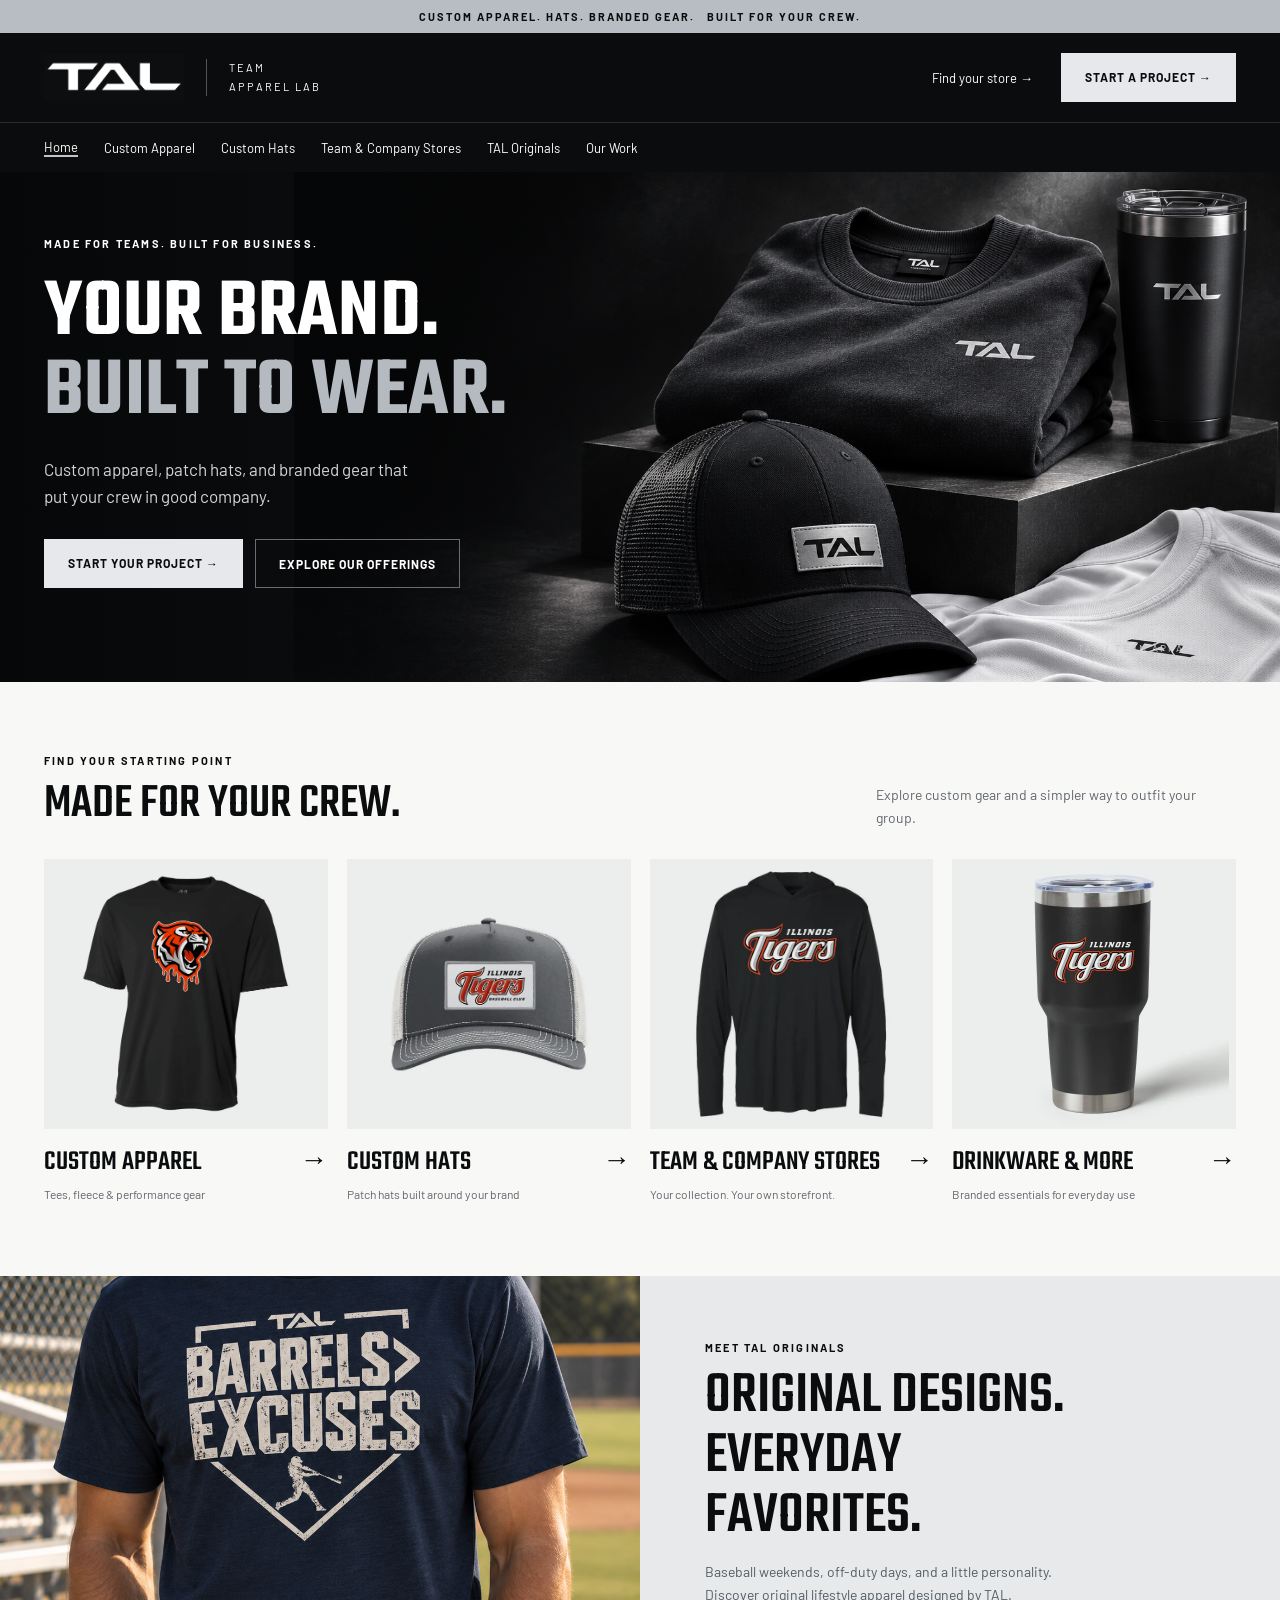
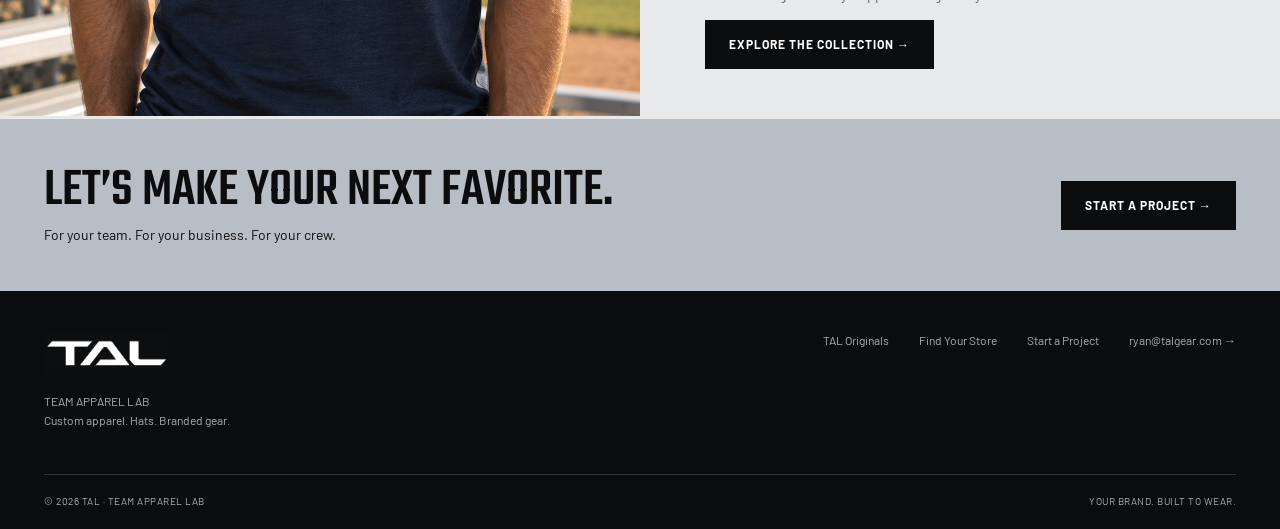
==== commit 710c461b: "Add files via upload" ====
--- a/index.html
+++ b/index.html
@@ -1 +1 @@
-<!doctype html><html lang="en"><head><meta charset="UTF-8"><meta name="viewport" content="width=device-width, initial-scale=1"><title>Team & Company Stores | TAL — Team Apparel Lab</title><meta name="description" content="Give your team, school, or company an online place to order branded gear."><link rel="canonical" href="https://talgear.com/team-stores/"><meta property="og:title" content="Team & Company Stores | TAL"><meta property="og:description" content="Give your team, school, or company an online place to order branded gear."><meta property="og:image" content="https://talgear.com/assets/tal-hero.png"><meta property="og:url" content="https://talgear.com/team-stores/"><meta name="twitter:card" content="summary_large_image"><meta name="theme-color" content="#0b0c0d"><link rel="icon" href="/assets/favicon.ico"><link rel="apple-touch-icon" href="/assets/apple-touch-icon.png"><link rel="preconnect" href="https://fonts.googleapis.com"><link href="https://fonts.googleapis.com/css2?family=Barlow:wght@400;500;600;700&family=Teko:wght@400;500;600;700&display=swap" rel="stylesheet"><link rel="stylesheet" href="/tal-site.css"></head><body class=""><a class="skip" href="#main">Skip to content</a><div class="announce">CUSTOM APPAREL. HATS. BRANDED GEAR. &nbsp; BUILT FOR YOUR CREW.</div><header class="header"><div class="wrap headrow"><a class="brand" href="/" aria-label="TAL home"><img src="/assets/tal-logo.png" alt="TAL"><span>TEAM<br>APPAREL LAB</span></a><div class="headlinks"><a href="/team-stores/#find-store">Find your store →</a><a class="btn light" href="/start-a-project/">START A PROJECT →</a><button class="menu-toggle" aria-expanded="false" aria-controls="site-nav">MENU +</button></div></div><nav class="nav" id="site-nav" aria-label="Main navigation"><div class="wrap"><a href="/">Home</a><a href="/custom-apparel/">Custom Apparel</a><a href="/custom-hats/">Custom Hats</a><a href="/team-stores/" aria-current="page">Team & Company Stores</a><a href="/tal-originals/">TAL Originals</a><a href="/our-work/">Our Work</a></div></nav></header><main id="main"><section class="pageintro"><div class="wrap"><div class="eyebrow">Less collecting. More outfitting.</div><h1>Your group.<br>Your own store.</h1><p>Give families, fans, or employees a clear place to browse the collection and place their own orders.</p></div></section><section class="section"><div class="wrap"><div class="grid3"><article class="tile"><h3>Teams & Schools</h3><p>Bring spirit wear and team merchandise together in a collection that represents the program.</p></article><article class="tile"><h3>Businesses & Crews</h3><p>Create a focused selection of staff apparel and branded gear for your organization.</p></article><article class="tile"><h3>Fundraising Collections</h3><p>Plan a merchandise collection with your group’s fundraising goals in mind.</p></article></div></div></section><section class="section stores" id="find-store"><div class="wrap"><div class="sectiontop"><div><div class="eyebrow">Your gear. Your own storefront.</div><h2>Find your team’s store.</h2></div><p>Shopping for your club? Head straight to its collection. Need a store for your group? We can help with that, too.</p></div><div class="storegrid"><article class="storecard"><img src="/assets/tal-hoodie.webp" alt="Tigers club apparel"><div><span class="tag">TEAM STORE</span><h3>Illinois Tigers</h3><p>The Club Collection. Apparel, headwear, and game day essentials.</p><a class="smalllink" href="https://item.store/illinoistigers" target="_blank" rel="noopener">VISIT THE STORE →</a></div></article><div class="findbox"><h3>Looking for your group?</h3><p>Search by team, school, or company name.</p><form id="store-search" class="searchrow"><input aria-label="Team, school, or company" placeholder="Enter your group name"><button>FIND →</button></form><div id="store-result" role="status"></div></div></div><p style="font-size:12px;color:#a9aeb4;margin:27px 0 0">Make ordering easier for your group. &nbsp; <a class="smalllink" href="/start-a-project/" style="background:none;border:0;border-bottom:1px solid;color:white;cursor:pointer" >LET’S TALK ABOUT YOUR STORE →</a></p></div></section><section class="section"><div class="wrap"><div class="eyebrow">A real example</div><h2>See the shopper experience.</h2><p class="bodycopy">Visit the Illinois Tigers store to explore a live collection, product options, and the ordering experience. Each customer store is configured around its own products and ordering plan.</p><a class="btn" href="https://item.store/illinoistigers" target="_blank" rel="noopener">EXPLORE THE TIGERS STORE →</a><div class="faq"><details><summary>Can the store run for a specific order window?</summary><p>We’ll plan the opening date, ordering deadline, production timing, and delivery approach with your group before launch.</p></details><details><summary>Can customers choose pickup or shipping?</summary><p>We’ll agree on the appropriate fulfillment options for the collection and explain those choices in the store.</p></details><details><summary>Do you provide product mockups and pricing?</summary><p>We’ll work through a curated product selection, artwork, pricing, and your approval before the store opens.</p></details></div></div></section><section class="projectband"><div class="wrap"><div><h2>Let’s build your group’s store.</h2><p>Tell us about your audience, your collection, and your timing.</p></div><a class="btn" href="/start-a-project/">START A PROJECT →</a></div></section></main><footer><div class="wrap"><div class="footergrid"><div><a href="/" aria-label="TAL home"><img src="/assets/tal-logo.png" alt="TAL"></a><p>TEAM APPAREL LAB<br>Custom apparel. Hats. Branded gear.</p></div><div class="footlinks"><a href="/tal-originals/">TAL Originals</a><a href="/team-stores/">Find Your Store</a><a href="/start-a-project/">Start a Project</a><a href="mailto:ryan@talgear.com">ryan@talgear.com →</a></div></div><div class="footnote"><span>© 2026 TAL · TEAM APPAREL LAB</span><span>YOUR BRAND. BUILT TO WEAR.</span></div></div></footer><script src="/tal-site.js" defer></script></body></html>+<!doctype html><html lang="en"><head><meta charset="UTF-8"><meta name="viewport" content="width=device-width, initial-scale=1"><title>Your Brand. Built to Wear. | TAL — Team Apparel Lab</title><meta name="description" content="Custom apparel, patch hats, branded goods and online stores for teams, schools, and businesses."><link rel="canonical" href="https://talgear.com/"><meta property="og:title" content="Your Brand. Built to Wear. | TAL"><meta property="og:description" content="Custom apparel, patch hats, branded goods and online stores for teams, schools, and businesses."><meta property="og:image" content="https://talgear.com/assets/tal-hero.png"><meta property="og:url" content="https://talgear.com/"><meta name="twitter:card" content="summary_large_image"><meta name="theme-color" content="#0b0c0d"><link rel="icon" href="/assets/favicon.ico"><link rel="apple-touch-icon" href="/assets/apple-touch-icon.png"><link rel="preconnect" href="https://fonts.googleapis.com"><link href="https://fonts.googleapis.com/css2?family=Barlow:wght@400;500;600;700&family=Teko:wght@400;500;600;700&display=swap" rel="stylesheet"><link rel="stylesheet" href="/tal-site.css"></head><body class="homepage"><a class="skip" href="#main">Skip to content</a><div class="announce">CUSTOM APPAREL. HATS. BRANDED GEAR. &nbsp; BUILT FOR YOUR CREW.</div><header class="header"><div class="wrap headrow"><a class="brand" href="/" aria-label="TAL home"><img src="/assets/tal-logo.png" alt="TAL"><span>TEAM<br>APPAREL LAB</span></a><div class="headlinks"><a href="/team-stores/#find-store">Find your store →</a><a class="btn light" href="/start-a-project/">START A PROJECT →</a><button class="menu-toggle" aria-expanded="false" aria-controls="site-nav">MENU +</button></div></div><nav class="nav" id="site-nav" aria-label="Main navigation"><div class="wrap"><a href="/" aria-current="page">Home</a><a href="/custom-apparel/">Custom Apparel</a><a href="/custom-hats/">Custom Hats</a><a href="/team-stores/">Team & Company Stores</a><a href="/tal-originals/">TAL Originals</a><a href="/our-work/">Our Work</a></div></nav></header><main id="main"><section class="hero"><img class="hero-photo" src="/assets/tal-hero.png" alt="TAL apparel, patch hat and branded drinkware concept"><div class="wrap"><div class="hero-content"><div class="eyebrow">Made for teams. Built for business.</div><h1>Your brand.<br><span>Built to wear.</span></h1><p>Custom apparel, patch hats, and branded gear that put your crew in good company.</p><div class="actions"><a class="btn light" href="/start-a-project/" >START YOUR PROJECT →</a><a class="btn outline" href="/custom-apparel/">EXPLORE OUR OFFERINGS</a></div></div></div><div class="hero-label">TAL / TEAM APPAREL LAB</div></section><section class="section"><div class="wrap"><div class="sectiontop"><div><div class="eyebrow">Find your starting point</div><h2>Made for your crew.</h2></div><p>Explore custom gear and a simpler way to outfit your group.</p></div><div class="offerings"><a class="offer" href="/custom-apparel/"><div class="productimg"><img src="/assets/tal-tee.webp" alt="Custom Apparel" loading="lazy"></div><h3>Custom Apparel <span>→</span></h3><p>Tees, fleece & performance gear</p></a><a class="offer" href="/custom-hats/"><div class="productimg"><img src="/assets/tal-hat.webp" alt="Custom Hats" loading="lazy"></div><h3>Custom Hats <span>→</span></h3><p>Patch hats built around your brand</p></a><a class="offer" href="/team-stores/"><div class="productimg"><img src="/assets/tal-hoodie.webp" alt="Team & Company Stores" loading="lazy"></div><h3>Team & Company Stores <span>→</span></h3><p>Your collection. Your own storefront.</p></a><a class="offer" href="/drinkware/"><div class="productimg"><img src="/assets/tal-tumbler.webp" alt="Drinkware & More" loading="lazy"></div><h3>Drinkware & More <span>→</span></h3><p>Branded essentials for everyday use</p></a></div></div></section><section class="spotlight"><img class="spotphoto" style="width:100%;height:440px;object-fit:cover;object-position:center 60%;background:none" src="/assets/barrels-excuses-lifestyle.png" alt="Barrels greater than Excuses TAL lifestyle apparel"><div class="spotcopy"><div class="eyebrow">Meet TAL Originals</div><h2>Original designs.<br>Everyday favorites.</h2><p>Baseball weekends, off-duty days, and a little personality. Discover original lifestyle apparel designed by TAL.</p><a class="btn" href="/tal-originals/">EXPLORE THE COLLECTION →</a></div></section><section class="projectband"><div class="wrap"><div><h2>Let’s make your next favorite.</h2><p>For your team. For your business. For your crew.</p></div><a class="btn" href="/start-a-project/">START A PROJECT →</a></div></section></main><footer><div class="wrap"><div class="footergrid"><div><a href="/" aria-label="TAL home"><img src="/assets/tal-logo.png" alt="TAL"></a><p>TEAM APPAREL LAB<br>Custom apparel. Hats. Branded gear.</p></div><div class="footlinks"><a href="/tal-originals/">TAL Originals</a><a href="/team-stores/">Find Your Store</a><a href="/start-a-project/">Start a Project</a><a href="mailto:ryan@talgear.com">ryan@talgear.com →</a></div></div><div class="footnote"><span>© 2026 TAL · TEAM APPAREL LAB</span><span>YOUR BRAND. BUILT TO WEAR.</span></div></div></footer><script src="/tal-site.js" defer></script></body></html>
